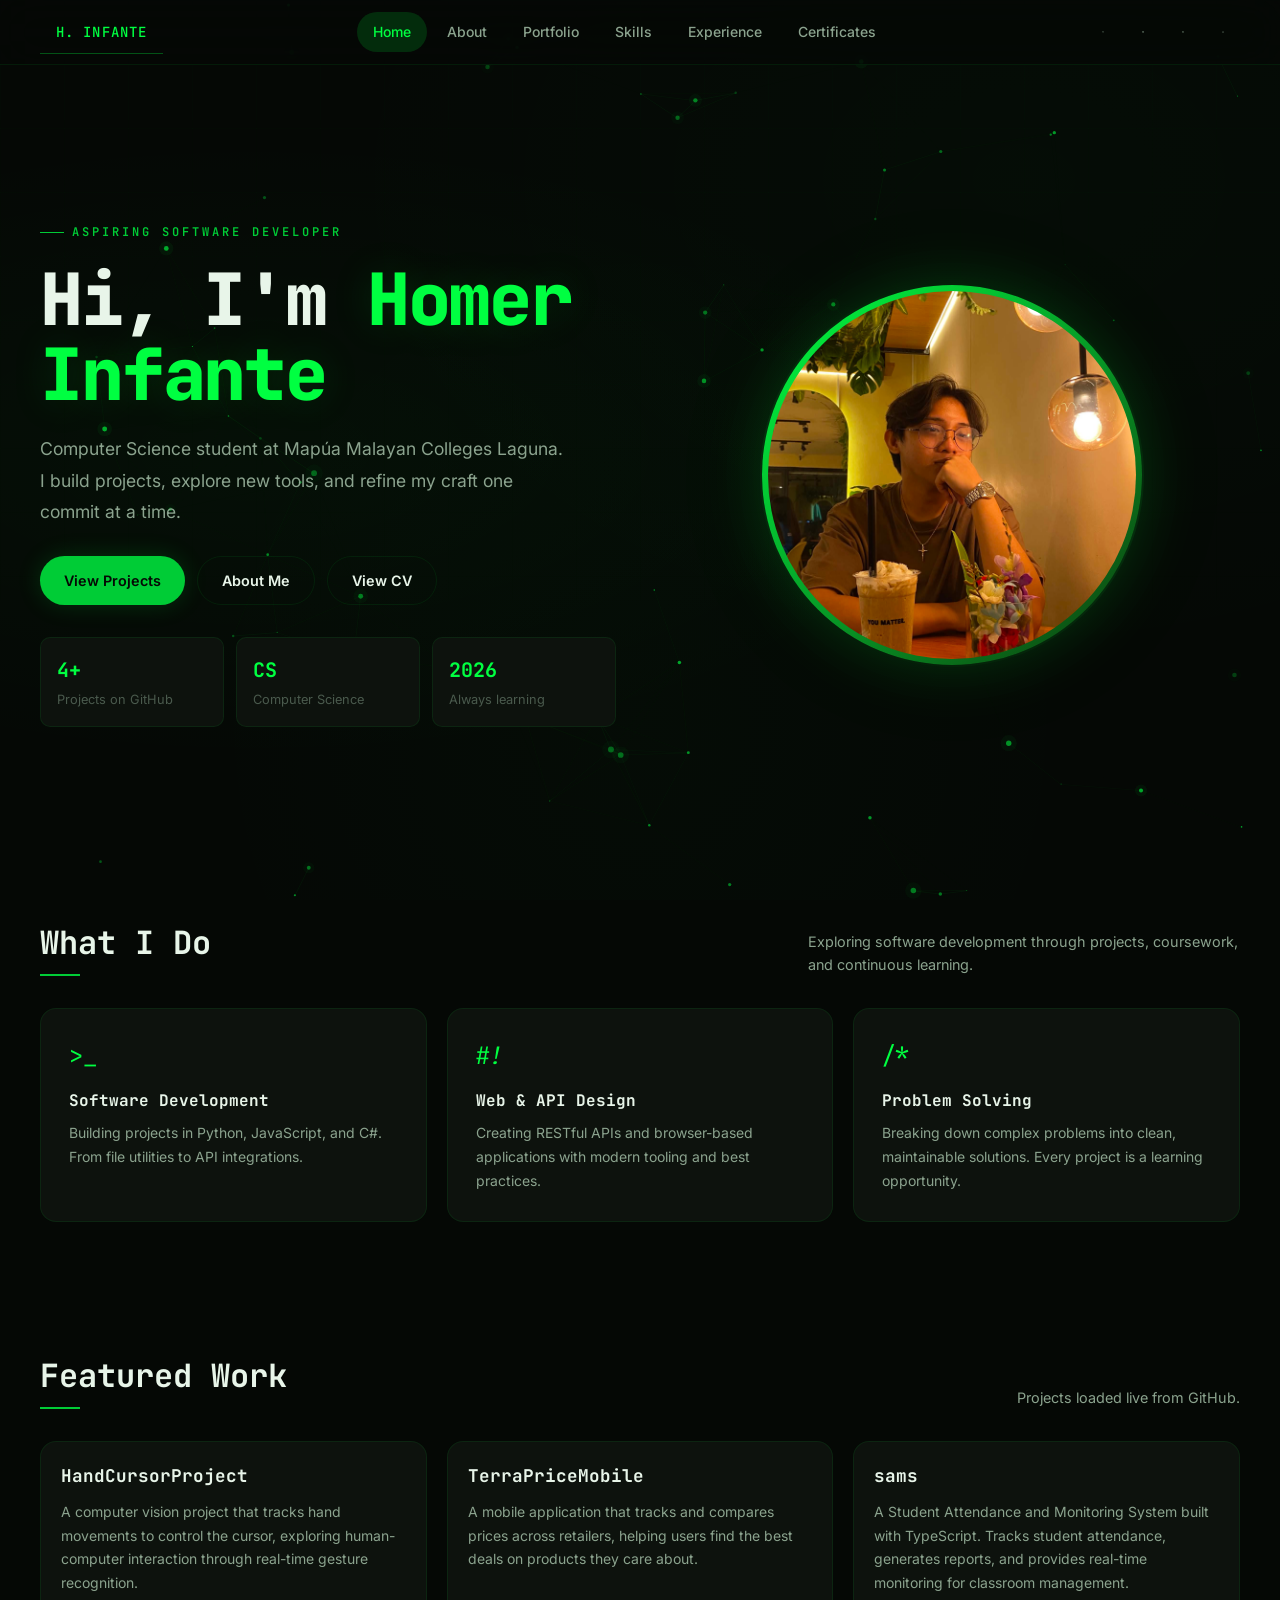
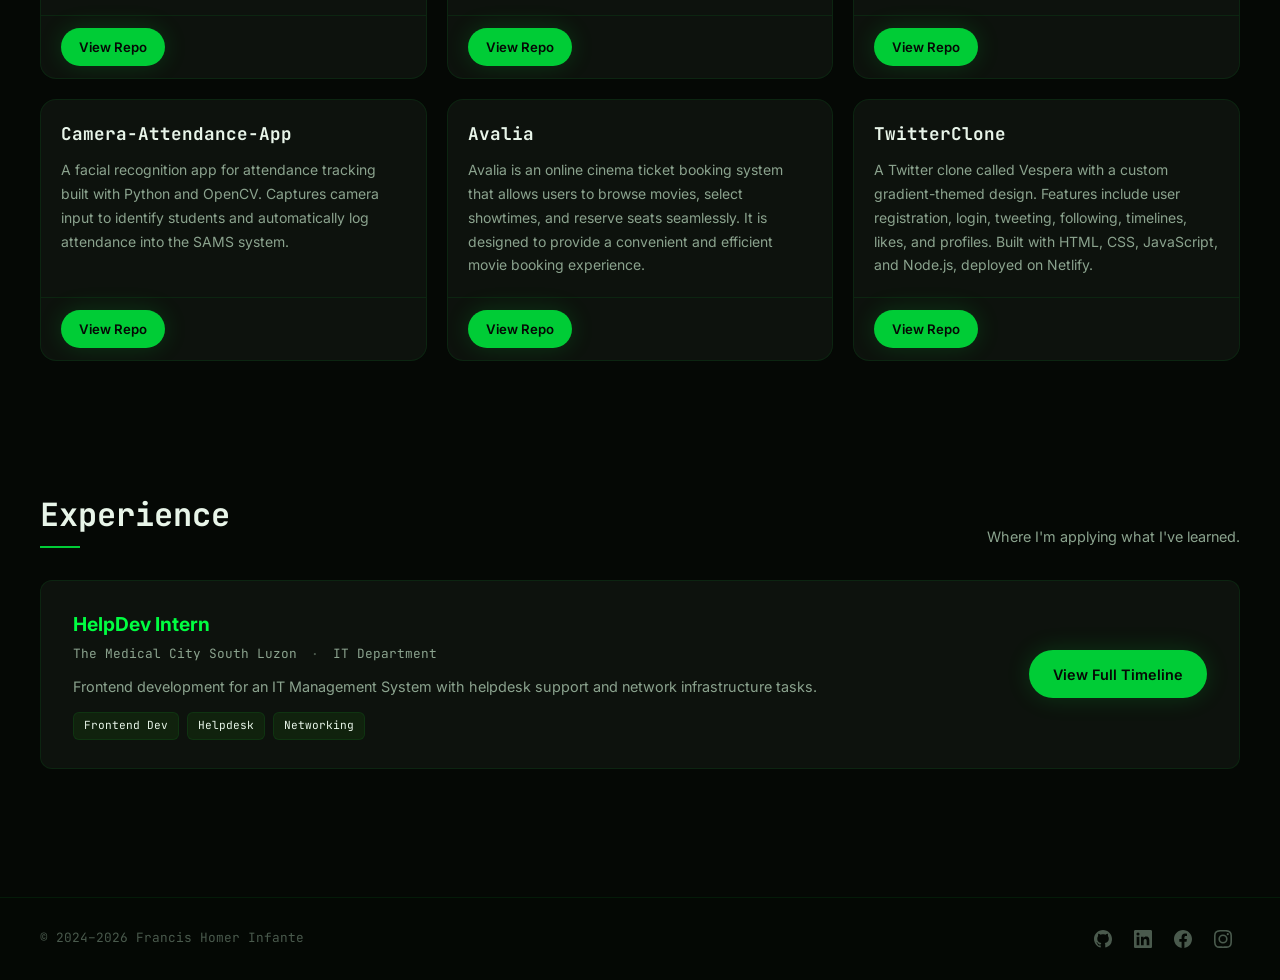
==== index.html @ 4c308d34 "chore: update project data" ====
<!DOCTYPE html>
<html lang="en">
<head>
  <meta charset="utf-8">
  <meta name="viewport" content="width=device-width, initial-scale=1.0">
  <title>Homer Infante | Developer</title>
  <link rel="stylesheet" href="style.css">
  <link rel="preconnect" href="https://fonts.googleapis.com">
  <link rel="preconnect" href="https://fonts.gstatic.com" crossorigin>
  <link href="https://fonts.googleapis.com/css2?family=Inter:wght@400;500;600;700;800&family=JetBrains+Mono:wght@400;500;600;700;800&display=swap" rel="stylesheet">
</head>
<body class="page-home">
  <header class="site-header">
    <nav class="site-nav" aria-label="Primary">
      <a class="brand" href="index.html">H. Infante</a>
      <ul>
        <li><a href="index.html" aria-current="page">Home</a></li>
        <li><a href="about.html">About</a></li>
        <li><a href="portfolio.html">Portfolio</a></li>
        <li><a href="skills.html">Skills</a></li>
        <li><a href="experience.html">Experience</a></li>
        <li><a href="certificates.html">Certificates</a></li>
      </ul>
      <div class="nav-social">
        <a href="https://github.com/FHOInfante" target="_blank" rel="noopener noreferrer" aria-label="GitHub"><svg viewBox="0 0 24 24" fill="currentColor" width="18" height="18"><path d="M12 0C5.37 0 0 5.37 0 12c0 5.31 3.435 9.795 8.205 11.385.6.105.825-.255.825-.57 0-.285-.015-1.23-.015-2.235-3.015.555-3.795-.735-4.035-1.41-.135-.345-.72-1.41-1.23-1.695-.42-.225-1.02-.78-.015-.795.945-.015 1.62.87 1.845 1.23 1.08 1.815 2.805 1.305 3.495.99.105-.78.42-1.305.765-1.605-2.67-.3-5.46-1.335-5.46-5.925 0-1.305.465-2.385 1.23-3.225-.12-.3-.54-1.53.12-3.18 0 0 1.005-.315 3.3 1.23.96-.27 1.98-.405 3-.405s2.04.135 3 .405c2.295-1.56 3.3-1.23 3.3-1.23.66 1.65.24 2.88.12 3.18.765.84 1.23 1.905 1.23 3.225 0 4.605-2.805 5.625-5.475 5.925.435.375.81 1.095.81 2.22 0 1.605-.015 2.895-.015 3.3 0 .315.225.69.825.57A12.02 12.02 0 0024 12c0-6.63-5.37-12-12-12z"/></svg></a>
        <a href="https://www.linkedin.com/in/francis-homer-infante/" target="_blank" rel="noopener noreferrer" aria-label="LinkedIn"><svg viewBox="0 0 24 24" fill="currentColor" width="18" height="18"><path d="M20.447 20.452h-3.554v-5.569c0-1.328-.027-3.037-1.852-3.037-1.853 0-2.136 1.445-2.136 2.939v5.667H9.351V9h3.414v1.561h.046c.477-.9 1.637-1.85 3.37-1.85 3.601 0 4.267 2.37 4.267 5.455v6.286zM5.337 7.433a2.062 2.062 0 01-2.063-2.065 2.064 2.064 0 112.063 2.065zm1.782 13.019H3.555V9h3.564v11.452zM22.225 0H1.771C.792 0 0 .774 0 1.729v20.542C0 23.227.792 24 1.771 24h20.451C23.2 24 24 23.227 24 22.271V1.729C24 .774 23.2 0 22.222 0h.003z"/></svg></a>
        <a href="https://www.facebook.com/francishomer.infante/" target="_blank" rel="noopener noreferrer" aria-label="Facebook"><svg viewBox="0 0 24 24" fill="currentColor" width="18" height="18"><path d="M24 12.073c0-6.627-5.373-12-12-12s-12 5.373-12 12c0 5.99 4.388 10.954 10.125 11.854v-8.385H7.078v-3.47h3.047V9.43c0-3.007 1.792-4.669 4.533-4.669 1.312 0 2.686.235 2.686.235v2.953H15.83c-1.491 0-1.956.925-1.956 1.874v2.25h3.328l-.532 3.47h-2.796v8.385C19.612 23.027 24 18.062 24 12.073z"/></svg></a>
        <a href="https://www.instagram.com/homaygods/" target="_blank" rel="noopener noreferrer" aria-label="Instagram"><svg viewBox="0 0 24 24" fill="currentColor" width="18" height="18"><path d="M12 2.163c3.204 0 3.584.012 4.85.07 3.252.148 4.771 1.691 4.919 4.919.058 1.265.069 1.645.069 4.849 0 3.205-.012 3.584-.069 4.849-.149 3.225-1.664 4.771-4.919 4.919-1.266.058-1.644.07-4.85.07-3.204 0-3.584-.012-4.849-.07-3.26-.149-4.771-1.699-4.919-4.92-.058-1.265-.07-1.644-.07-4.849 0-3.204.013-3.583.07-4.849.149-3.227 1.664-4.771 4.919-4.919 1.266-.057 1.645-.069 4.849-.069zM12 0C8.741 0 8.333.014 7.053.072 2.695.272.273 2.69.073 7.052.014 8.333 0 8.741 0 12c0 3.259.014 3.668.072 4.948.2 4.358 2.618 6.78 6.98 6.98C8.333 23.986 8.741 24 12 24c3.259 0 3.668-.014 4.948-.072 4.354-.2 6.782-2.618 6.979-6.98.059-1.28.073-1.689.073-4.948 0-3.259-.014-3.667-.072-4.947-.196-4.354-2.617-6.78-6.979-6.98C15.668.014 15.259 0 12 0zm0 5.838a6.162 6.162 0 100 12.324 6.162 6.162 0 000-12.324zM12 16a4 4 0 110-8 4 4 0 010 8zm6.406-11.845a1.44 1.44 0 100 2.881 1.44 1.44 0 000-2.881z"/></svg></a>
      </div>
    </nav>
  </header>

  <main>
    <section class="hero">
      <div class="hero-content">
        <p class="eyebrow">Aspiring software developer</p>
        <h1 class="hero-title">Hi, I'm <span>Homer Infante</span></h1>
        <p class="hero-sub">
          Computer Science student at Mapúa Malayan Colleges Laguna. I build projects, explore new tools, and refine my craft one commit at a time.
        </p>
        <div class="hero-actions">
          <a class="button button-primary" href="portfolio.html">View Projects</a>
          <a class="button button-secondary" href="about.html">About Me</a>
          <a class="button button-secondary" href="cv/Francis_Homer_Infante_Resume.pdf" target="_blank" rel="noopener noreferrer">View CV</a>
        </div>
        <div class="hero-stats">
          <div class="stat-item">
            <strong>4+</strong>
            <span>Projects on GitHub</span>
          </div>
          <div class="stat-item">
            <strong>CS</strong>
            <span>Computer Science</span>
          </div>
          <div class="stat-item">
            <strong>2026</strong>
            <span>Always learning</span>
          </div>
        </div>
      </div>
      <div class="hero-visual">
        <div class="profile-frame">
          <img src="website-photos/Portfolio Pfp.jpeg" alt="Homer Infante">
        </div>
      </div>
    </section>

    <section class="section" id="highlights">
      <div class="section-header">
        <h2>What I Do</h2>
        <p>Exploring software development through projects, coursework, and continuous learning.</p>
      </div>
      <div class="highlight-grid">
        <div class="highlight-card">
          <div class="icon">&gt;_</div>
          <h3>Software Development</h3>
          <p>Building projects in Python, JavaScript, and C#. From file utilities to API integrations.</p>
        </div>
        <div class="highlight-card">
          <div class="icon">#!</div>
          <h3>Web &amp; API Design</h3>
          <p>Creating RESTful APIs and browser-based applications with modern tooling and best practices.</p>
        </div>
        <div class="highlight-card">
          <div class="icon">/*</div>
          <h3>Problem Solving</h3>
          <p>Breaking down complex problems into clean, maintainable solutions. Every project is a learning opportunity.</p>
        </div>
      </div>
    </section>

    <section class="section" id="featured-projects">
      <div class="section-header">
        <h2>Featured Work</h2>
        <p>Projects loaded live from GitHub.</p>
      </div>
      <div class="project-grid" id="home-repos">
        <div class="repo-loading">
          <div class="spinner"></div>
          <p>Loading projects from GitHub...</p>
        </div>
      </div>
    </section>

    <section class="section" id="experience-preview">
      <div class="section-header">
        <h2>Experience</h2>
        <p>Where I'm applying what I've learned.</p>
      </div>
      <div class="exp-preview-card">
        <div class="exp-preview-info">
          <h3>HelpDev Intern</h3>
          <p class="exp-preview-company">The Medical City South Luzon <span class="exp-dot">·</span> IT Department</p>
          <p class="exp-preview-desc">Frontend development for an IT Management System with helpdesk support and network infrastructure tasks.</p>
          <div class="exp-preview-highlights">
            <span>Frontend Dev</span><span>Helpdesk</span><span>Networking</span>
          </div>
        </div>
        <a class="button button-primary" href="experience.html">View Full Timeline</a>
      </div>
    </section>
  </main>

  <footer>
    <div class="footer-inner">
      <p>&copy; 2024&ndash;2026 Francis Homer Infante</p>
      <div class="footer-links">
        <a href="https://github.com/FHOInfante" target="_blank" rel="noopener noreferrer" aria-label="GitHub"><svg viewBox="0 0 24 24" fill="currentColor" width="18" height="18"><path d="M12 0C5.37 0 0 5.37 0 12c0 5.31 3.435 9.795 8.205 11.385.6.105.825-.255.825-.57 0-.285-.015-1.23-.015-2.235-3.015.555-3.795-.735-4.035-1.41-.135-.345-.72-1.41-1.23-1.695-.42-.225-1.02-.78-.015-.795.945-.015 1.62.87 1.845 1.23 1.08 1.815 2.805 1.305 3.495.99.105-.78.42-1.305.765-1.605-2.67-.3-5.46-1.335-5.46-5.925 0-1.305.465-2.385 1.23-3.225-.12-.3-.54-1.53.12-3.18 0 0 1.005-.315 3.3 1.23.96-.27 1.98-.405 3-.405s2.04.135 3 .405c2.295-1.56 3.3-1.23 3.3-1.23.66 1.65.24 2.88.12 3.18.765.84 1.23 1.905 1.23 3.225 0 4.605-2.805 5.625-5.475 5.925.435.375.81 1.095.81 2.22 0 1.605-.015 2.895-.015 3.3 0 .315.225.69.825.57A12.02 12.02 0 0024 12c0-6.63-5.37-12-12-12z"/></svg></a>
        <a href="https://www.linkedin.com/in/francis-homer-infante/" target="_blank" rel="noopener noreferrer" aria-label="LinkedIn"><svg viewBox="0 0 24 24" fill="currentColor" width="18" height="18"><path d="M20.447 20.452h-3.554v-5.569c0-1.328-.027-3.037-1.852-3.037-1.853 0-2.136 1.445-2.136 2.939v5.667H9.351V9h3.414v1.561h.046c.477-.9 1.637-1.85 3.37-1.85 3.601 0 4.267 2.37 4.267 5.455v6.286zM5.337 7.433a2.062 2.062 0 01-2.063-2.065 2.064 2.064 0 112.063 2.065zm1.782 13.019H3.555V9h3.564v11.452zM22.225 0H1.771C.792 0 0 .774 0 1.729v20.542C0 23.227.792 24 1.771 24h20.451C23.2 24 24 23.227 24 22.271V1.729C24 .774 23.2 0 22.222 0h.003z"/></svg></a>
        <a href="https://www.facebook.com/francishomer.infante/" target="_blank" rel="noopener noreferrer" aria-label="Facebook"><svg viewBox="0 0 24 24" fill="currentColor" width="18" height="18"><path d="M24 12.073c0-6.627-5.373-12-12-12s-12 5.373-12 12c0 5.99 4.388 10.954 10.125 11.854v-8.385H7.078v-3.47h3.047V9.43c0-3.007 1.792-4.669 4.533-4.669 1.312 0 2.686.235 2.686.235v2.953H15.83c-1.491 0-1.956.925-1.956 1.874v2.25h3.328l-.532 3.47h-2.796v8.385C19.612 23.027 24 18.062 24 12.073z"/></svg></a>
        <a href="https://www.instagram.com/homaygods/" target="_blank" rel="noopener noreferrer" aria-label="Instagram"><svg viewBox="0 0 24 24" fill="currentColor" width="18" height="18"><path d="M12 2.163c3.204 0 3.584.012 4.85.07 3.252.148 4.771 1.691 4.919 4.919.058 1.265.069 1.645.069 4.849 0 3.205-.012 3.584-.069 4.849-.149 3.225-1.664 4.771-4.919 4.919-1.266.058-1.644.07-4.85.07-3.204 0-3.584-.012-4.849-.07-3.26-.149-4.771-1.699-4.919-4.92-.058-1.265-.07-1.644-.07-4.849 0-3.204.013-3.583.07-4.849.149-3.227 1.664-4.771 4.919-4.919 1.266-.057 1.645-.069 4.849-.069zM12 0C8.741 0 8.333.014 7.053.072 2.695.272.273 2.69.073 7.052.014 8.333 0 8.741 0 12c0 3.259.014 3.668.072 4.948.2 4.358 2.618 6.98 6.98 6.98C8.333 23.986 8.741 24 12 24c3.259 0 3.668-.014 4.948-.072 4.354-.2 6.782-2.618 6.979-6.98.059-1.28.073-1.689.073-4.948 0-3.259-.014-3.667-.072-4.947-.196-4.354-2.617-6.78-6.979-6.98C15.668.014 15.259 0 12 0zm0 5.838a6.162 6.162 0 100 12.324 6.162 6.162 0 000-12.324zM12 16a4 4 0 110-8 4 4 0 010 8zm6.406-11.845a1.44 1.44 0 100 2.881 1.44 1.44 0 000-2.881z"/></svg></a>
      </div>
    </div>
  </footer>

  <script id="projects-data" type="application/json">{"lastUpdated":"2026-11-21T04:29:38.143Z","featured":[{"name":"HandCursorProject","description":"A computer vision project that tracks hand movements to control the cursor, exploring human-computer interaction through real-time gesture recognition.","language":"Python","tags":["Python","OpenCV","MediaPipe","Computer Vision"],"stars":0,"forks":0,"updatedAt":"2026-07-23T00:00:00Z","url":"https://github.com/FHOInfante/HandCursorProject","isExternal":false},{"name":"TerraPriceMobile","description":"A mobile application that tracks and compares prices across retailers, helping users find the best deals on products they care about.","language":"Python","tags":["Python","Kivy","Mobile","REST API"],"stars":0,"forks":0,"updatedAt":"2026-07-23T00:00:00Z","url":"https://github.com/FHOInfante/TerraPriceMobile","isExternal":false},{"name":"sams","description":"A Student Attendance and Monitoring System built with TypeScript. Tracks student attendance, generates reports, and provides real-time monitoring for classroom management.","language":"TypeScript","tags":["TypeScript","Node.js","Web App","Database"],"stars":2,"forks":0,"updatedAt":"2026-07-21T08:48:54Z","url":"https://github.com/kamachi-dev/sams","isExternal":false},{"name":"Camera-Attendance-App","description":"A facial recognition app for attendance tracking built with Python and OpenCV. Captures camera input to identify students and automatically log attendance into the SAMS system.","language":"Python","tags":["Python","OpenCV","Facial Recognition","Tkinter"],"stars":0,"forks":0,"updatedAt":"2026-07-14T00:00:00Z","url":"https://github.com/FHOInfante/Camera-Attendance-App","isExternal":false},{"name":"Avalia","description":"Avalia is an online cinema ticket booking system that allows users to browse movies, select showtimes, and reserve seats seamlessly. It is designed to provide a convenient and efficient movie booking experience.","language":"CSS","tags":["HTML","CSS","JavaScript","Web App"],"stars":0,"forks":2,"updatedAt":"2026-03-23T05:02:08Z","url":"https://github.com/mvillamante/Avalia","isExternal":true},{"name":"TwitterClone","description":"A Twitter clone called Vespera with a custom gradient-themed design. Features include user registration, login, tweeting, following, timelines, likes, and profiles. Built with HTML, CSS, JavaScript, and Node.js, deployed on Netlify.","language":"JavaScript","tags":["HTML","CSS","JavaScript","Node.js","Netlify"],"stars":0,"forks":1,"updatedAt":"2024-02-10T06:14:11Z","url":"https://github.com/mvillamante/TwitterClone","isExternal":false}],"projects":[{"name":"HandCursorProject","description":"A computer vision project that tracks hand movements to control the cursor, exploring human-computer interaction through real-time gesture recognition.","language":"Python","tags":["Python","OpenCV","MediaPipe","Computer Vision"],"stars":0,"forks":0,"updatedAt":"2026-07-23T00:00:00Z","url":"https://github.com/FHOInfante/HandCursorProject","isExternal":false},{"name":"TerraPriceMobile","description":"A mobile application that tracks and compares prices across retailers, helping users find the best deals on products they care about.","language":"Python","tags":["Python","Kivy","Mobile","REST API"],"stars":0,"forks":0,"updatedAt":"2026-07-23T00:00:00Z","url":"https://github.com/FHOInfante/TerraPriceMobile","isExternal":false},{"name":"sams","description":"A Student Attendance and Monitoring System built with TypeScript. Tracks student attendance, generates reports, and provides real-time monitoring for classroom management.","language":"TypeScript","tags":["TypeScript","Node.js","Web App","Database"],"stars":2,"forks":0,"updatedAt":"2026-07-21T08:48:54Z","url":"https://github.com/kamachi-dev/sams","isExternal":false},{"name":"Camera-Attendance-App","description":"A facial recognition app for attendance tracking built with Python and OpenCV. Captures camera input to identify students and automatically log attendance into the SAMS system.","language":"Python","tags":["Python","OpenCV","Facial Recognition","Tkinter"],"stars":0,"forks":0,"updatedAt":"2026-07-14T00:00:00Z","url":"https://github.com/FHOInfante/Camera-Attendance-App","isExternal":false},{"name":"Avalia","description":"Avalia is an online cinema ticket booking system that allows users to browse movies, select showtimes, and reserve seats seamlessly. It is designed to provide a convenient and efficient movie booking experience.","language":"CSS","tags":["HTML","CSS","JavaScript","Web App"],"stars":0,"forks":2,"updatedAt":"2026-03-23T05:02:08Z","url":"https://github.com/mvillamante/Avalia","isExternal":true},{"name":"TwitterClone","description":"A Twitter clone called Vespera with a custom gradient-themed design. Features include user registration, login, tweeting, following, timelines, likes, and profiles. Built with HTML, CSS, JavaScript, and Node.js, deployed on Netlify.","language":"JavaScript","tags":["HTML","CSS","JavaScript","Node.js","Netlify"],"stars":0,"forks":1,"updatedAt":"2024-02-10T06:14:11Z","url":"https://github.com/mvillamante/TwitterClone","isExternal":false}],"collaborations":[{"name":"Prof. Maria Santos","title":"CS Instructor","text":"Homer is a dedicated and curious learner. He approaches every challenge with determination and always seeks to understand the underlying principles."},{"name":"Juan Dela Cruz","title":"Classmate & Collaborator","text":"I had the pleasure of working with Homer on a group project. His attention to detail and ability to break down complex problems made him an invaluable team member."},{"name":"Engr. Robert Reyes","title":"Project Mentor","text":"Francis demonstrates strong analytical skills and a genuine passion for technology. He consistently goes above and beyond what is required."}],"certificates":[{"title":"Customer Centricity","issuer":"Wadhwani Foundation","description":"Learned customer-focused business strategies and how to build lasting customer relationships.","url":"Certificates/Wadhwani Foundation Certificate - 6a607f859ca40b8cfd703752.pdf","image":"website-photos/certificates/Wadhwani Foundation Certificate - Customer Centricity.jpg"},{"title":"Effective Speaking and Listening Skills","issuer":"Wadhwani Foundation","description":"Developed communication skills for effective verbal and non-verbal workplace interactions.","url":"Certificates/Wadhwani Foundation Certificate - 6a6080af9ca40b8cfd703b88.pdf","image":"website-photos/certificates/Wadhwani Foundation Certificate - Effective Speaking and Listening Skills.jpg"},{"title":"Finance Literacy","issuer":"Wadhwani Foundation","description":"Gained foundational knowledge in personal finance, budgeting, and financial planning.","url":"Certificates/Wadhwani Foundation Certificate - 6a60821b9ca40b8cfd70429e.pdf","image":"website-photos/certificates/Wadhwani Foundation Certificate - Finance Literacy.jpg"},{"title":"Impactful Writing Skills","issuer":"Wadhwani Foundation","description":"Mastered professional writing techniques for clear and persuasive business communication.","url":"Certificates/Wadhwani Foundation Certificate - 6a60dcc59ca40b8cfd71b5c9.pdf","image":"website-photos/certificates/Wadhwani Foundation Certificate - Impactful Writing Skills.jpg"},{"title":"Interpersonal Skills","issuer":"Wadhwani Foundation","description":"Built skills for effective teamwork, conflict resolution, and professional relationship management.","url":"Certificates/Wadhwani Foundation Certificate - 6a60dd899ca40b8cfd71b815.pdf","image":"website-photos/certificates/Wadhwani Foundation Certificate - Interpersonal Skills.jpg"},{"title":"Introduction to Entrepreneurship","issuer":"Wadhwani Foundation","description":"Explored the fundamentals of starting and managing a business venture.","url":"Certificates/Wadhwani Foundation Certificate - 6a60de3d9ca40b8cfd71bae3.pdf","image":"website-photos/certificates/Wadhwani Foundation Certificate - Introduction to Entrepreneurship.jpg"},{"title":"Online Communication and Data Security","issuer":"Wadhwani Foundation","description":"Learned best practices for secure online communication and data protection.","url":"Certificates/Wadhwani Foundation Certificate - 6a60dfdc9ca40b8cfd71bf9d.pdf","image":"website-photos/certificates/Wadhwani Foundation Certificate - Online Communication and Data Security.jpg"},{"title":"Problem Solving and Innovation","issuer":"Wadhwani Foundation","description":"Developed analytical thinking and creative problem-solving approaches for real-world challenges.","url":"Certificates/Wadhwani Foundation Certificate - 6a60e3149ca40b8cfd71c6db.pdf","image":"website-photos/certificates/Wadhwani Foundation Certificate - Problem Solving and Innovation.jpg"},{"title":"Professionalism","issuer":"Wadhwani Foundation","description":"Understood professional conduct, workplace ethics, and career development strategies.","url":"Certificates/Wadhwani Foundation Certificate - 6a61cd6c9ca40b8cfd74b287.pdf","image":"website-photos/certificates/Wadhwani Foundation Certificate - Professionalism.jpg"},{"title":"Self-Management","issuer":"Wadhwani Foundation","description":"Learned time management, goal setting, and personal productivity techniques.","url":"Certificates/Wadhwani Foundation Certificate - 6a61ce649ca40b8cfd74b5a9.pdf","image":"website-photos/certificates/Wadhwani Foundation Certificate - Self-Management.jpg"},{"title":"Self-Presentation","issuer":"Wadhwani Foundation","description":"Mastered personal branding and professional presentation skills for career success.","url":"Certificates/Wadhwani Foundation Certificate - 6a61cf169ca40b8cfd74b939.pdf","image":"website-photos/certificates/Wadhwani Foundation Certificate - Self-Presentation.jpg"},{"title":"Start-up Mindset","issuer":"Wadhwani Foundation","description":"Cultivated an entrepreneurial mindset with focus on innovation and opportunity recognition.","url":"Certificates/Wadhwani Foundation Certificate - 6a61cfd89ca40b8cfd74bf15.pdf","image":"website-photos/certificates/Wadhwani Foundation Certificate - Start-up Mindset.jpg"},{"title":"Work Productivity Tools","issuer":"Wadhwani Foundation","description":"Gained proficiency in modern productivity tools for efficient workplace collaboration.","url":"Certificates/Wadhwani Foundation Certificate - 6a61d0509ca40b8cfd74c211.pdf","image":"website-photos/certificates/Wadhwani Foundation Certificate - Work Productivity Tools.jpg"},{"title":"IBM Machine Learning","issuer":"Coursera","description":"Comprehensive ML course covering regression, classification, clustering, and recommendation systems.","url":"website-photos/certificates/Coursera_IBM_Machine_Learning-page-1.png","image":"website-photos/certificates/Coursera_IBM_Machine_Learning-page-1.png"},{"title":"Machine Learning","issuer":"Coursera","description":"Stanford-based course covering supervised learning, unsupervised learning, and best practices.","url":"website-photos/certificates/Coursera_Machine_Learning-page-1.png","image":"website-photos/certificates/Coursera_Machine_Learning-page-1.png"},{"title":"IBM AI Developer","issuer":"Coursera","description":"Professional certificate covering building and deploying AI applications with IBM tools.","url":"website-photos/certificates/Coursera IBM AI Developer.jpg","image":"website-photos/certificates/Coursera IBM AI Developer.jpg"}],"skills":[{"name":"Python","icon":"https://cdn.jsdelivr.net/gh/devicons/devicon/icons/python/python-original.svg","category":"Languages"},{"name":"JavaScript","icon":"https://cdn.jsdelivr.net/gh/devicons/devicon/icons/javascript/javascript-original.svg","category":"Languages"},{"name":"TypeScript","icon":"https://cdn.jsdelivr.net/gh/devicons/devicon/icons/typescript/typescript-original.svg","category":"Languages"},{"name":"HTML5","icon":"https://cdn.jsdelivr.net/gh/devicons/devicon/icons/html5/html5-original.svg","category":"Languages"},{"name":"CSS3","icon":"https://cdn.jsdelivr.net/gh/devicons/devicon/icons/css3/css3-original.svg","category":"Languages"},{"name":"C#","icon":"https://cdn.jsdelivr.net/gh/devicons/devicon/icons/csharp/csharp-original.svg","category":"Languages"},{"name":"MySQL","icon":"https://cdn.jsdelivr.net/gh/devicons/devicon/icons/mysql/mysql-original.svg","category":"Databases"},{"name":"PostgreSQL","icon":"https://cdn.jsdelivr.net/gh/devicons/devicon/icons/postgresql/postgresql-original.svg","category":"Databases"},{"name":"Git","icon":"https://cdn.jsdelivr.net/gh/devicons/devicon/icons/git/git-original.svg","category":"Tools"},{"name":"VS Code","icon":"https://cdn.jsdelivr.net/gh/devicons/devicon/icons/visualstudio/visualstudio-plain.svg","category":"Tools"},{"name":"Android Studio","icon":"https://cdn.jsdelivr.net/gh/devicons/devicon/icons/android/android-original.svg","category":"Tools"},{"name":"XAMPP","icon":"https://cdn.jsdelivr.net/gh/devicons/devicon/icons/apache/apache-original.svg","category":"Tools"},{"name":"Postman","icon":"https://cdn.jsdelivr.net/gh/devicons/devicon/icons/postman/postman-original.svg","category":"Tools"}]}</script>
  <script src="bg-animation.js"></script>
  <script>
    (function() {
      function buildCard(repo, index) {
        const desc = repo.description || 'No description provided.';

        return `
          <article class="project-card" style="animation-delay: ${(index || 0) * 80}ms">
            <div class="project-card-body">
              <h3>${repo.name}</h3>
              <p>${desc}</p>
            </div>
            <div class="project-card-footer">
              <a class="button button-primary button-small" href="${repo.url}" target="_blank" rel="noopener noreferrer">View Repo</a>
            </div>
          </article>
        `;
      }

      function renderFeatured(data) {
        const container = document.getElementById('home-repos');
        const projects = data.featured || [];

        if (projects.length === 0) {
          container.innerHTML = '<p style="text-align:center;color:var(--text-muted);padding:48px 0;font-family:var(--font-mono);font-size:0.85rem;">No featured projects.</p>';
          return;
        }

        container.innerHTML = projects.map((r, i) => buildCard(r, i)).join('');
      }

      function showError(msg) {
        const container = document.getElementById('home-repos');
        container.innerHTML = `<div class="repo-error"><p>${msg}</p></div>`;
      }

      document.addEventListener('DOMContentLoaded', function() {
        try {
          var el = document.getElementById('projects-data');
          if (!el) throw new Error('No data');
          var data = JSON.parse(el.textContent);
          renderFeatured(data);
        } catch (e) {
          showError('Could not load projects. Please visit the <a href="portfolio.html" style="color:var(--green-bright);text-decoration:underline;">portfolio page</a>.');
        }
      });
    })();
  </script>
</body>
</html>
---- style.css ----
:root {
  --bg: #050805;
  --bg-elevated: #0a0e0a;
  --bg-card: #0d120d;
  --bg-surface: #111811;
  --text: #e8f5e9;
  --text-muted: #8ba38e;
  --text-dim: #4a5a4d;
  --green-bright: #00ff41;
  --green-primary: #00cc36;
  --green-mid: #1a8a2a;
  --green-dark: #0d3b0d;
  --green-glow: rgba(0, 255, 65, 0.15);
  --green-glow-strong: rgba(0, 255, 65, 0.3);
  --border: rgba(0, 255, 65, 0.08);
  --border-hover: rgba(0, 255, 65, 0.25);
  --shadow: 0 8px 32px rgba(0, 0, 0, 0.6);
  --shadow-lg: 0 16px 48px rgba(0, 0, 0, 0.8);
  --radius: 16px;
  --radius-sm: 10px;
  --radius-full: 9999px;
  --font-mono: "JetBrains Mono", "Fira Code", "Cascadia Code", "Consolas", monospace;
  --font-sans: "Inter", -apple-system, BlinkMacSystemFont, "Segoe UI", sans-serif;
}

* {
  box-sizing: border-box;
  margin: 0;
  padding: 0;
}

html {
  scroll-behavior: smooth;
}

body {
  min-height: 100vh;
  display: flex;
  flex-direction: column;
  background: var(--bg);
  color: var(--text);
  font-family: var(--font-sans);
  line-height: 1.6;
  background-image:
    radial-gradient(ellipse at 20% 50%, rgba(0, 255, 65, 0.03) 0%, transparent 50%),
    radial-gradient(ellipse at 80% 20%, rgba(0, 255, 65, 0.02) 0%, transparent 50%),
    radial-gradient(ellipse at 50% 80%, rgba(0, 204, 54, 0.02) 0%, transparent 50%);
  background-attachment: fixed;
}

body::before {
  content: "";
  position: fixed;
  inset: 0;
  pointer-events: none;
  background-image:
    linear-gradient(rgba(0, 255, 65, 0.025) 1px, transparent 1px),
    linear-gradient(90deg, rgba(0, 255, 65, 0.02) 1px, transparent 1px);
  background-size: 64px 64px;
  mask-image: linear-gradient(180deg, rgba(0, 0, 0, 0.6), transparent 80%);
}

img {
  display: block;
  max-width: 100%;
  height: auto;
}

a {
  color: inherit;
  text-decoration: none;
}

main {
  width: min(1200px, calc(100% - 32px));
  margin: 0 auto;
  padding: 32px 0 64px;
  flex: 1;
  position: relative;
  z-index: 1;
}

.site-header {
  position: sticky;
  top: 0;
  z-index: 50;
  backdrop-filter: blur(20px) saturate(1.2);
  -webkit-backdrop-filter: blur(20px) saturate(1.2);
  background: rgba(5, 8, 5, 0.8);
  border-bottom: 1px solid var(--border);
}

.site-nav {
  width: min(1200px, calc(100% - 32px));
  margin: 0 auto;
  padding: 0 0;
  display: flex;
  align-items: center;
  justify-content: space-between;
  gap: 24px;
  height: 64px;
}

.brand {
  font-family: var(--font-mono);
  font-weight: 700;
  font-size: 1rem;
  letter-spacing: 0.08em;
  text-transform: uppercase;
  color: var(--green-bright);
  white-space: nowrap;
  position: relative;
}

.brand::after {
  content: "";
  position: absolute;
  bottom: -2px;
  left: 0;
  width: 100%;
  height: 1px;
  background: var(--green-bright);
  opacity: 0.3;
}

.site-nav ul {
  list-style: none;
  display: flex;
  align-items: center;
  gap: 4px;
  margin: 0;
  padding: 0;
  flex-wrap: wrap;
  justify-content: flex-end;
}

.site-nav a {
  display: inline-flex;
  align-items: center;
  justify-content: center;
  min-height: 40px;
  padding: 8px 16px;
  border-radius: var(--radius-full);
  transition: all 200ms ease;
  font-size: 0.875rem;
  font-weight: 500;
}

.site-nav li a {
  background: transparent;
  color: var(--text-muted);
}

.site-nav li a:hover,
.site-nav li a:focus-visible {
  background: var(--green-glow);
  color: var(--green-bright);
}

.site-nav li a[aria-current="page"] {
  color: var(--green-bright);
  background: var(--green-glow);
}

.hero {
  display: grid;
  grid-template-columns: 1fr 1fr;
  gap: 48px;
  align-items: center;
  padding: 48px 0;
  min-height: calc(100vh - 64px - 80px);
}

.hero-content {
  display: grid;
  gap: 20px;
}

.eyebrow {
  font-family: var(--font-mono);
  font-size: 0.75rem;
  letter-spacing: 0.25em;
  text-transform: uppercase;
  color: var(--green-primary);
  font-weight: 600;
  position: relative;
  padding-left: 32px;
}

.eyebrow::before {
  content: "";
  position: absolute;
  left: 0;
  top: 50%;
  width: 24px;
  height: 1px;
  background: var(--green-primary);
}

.hero-title {
  font-family: var(--font-mono);
  font-size: clamp(2.5rem, 6vw, 4.5rem);
  font-weight: 800;
  line-height: 1.05;
  letter-spacing: -0.03em;
}

.hero-title span {
  color: var(--green-bright);
  text-shadow: 0 0 40px var(--green-glow);
}

.hero-sub {
  font-size: 1.1rem;
  color: var(--text-muted);
  line-height: 1.8;
  max-width: 48ch;
}

.hero-actions {
  display: flex;
  gap: 12px;
  flex-wrap: wrap;
  margin-top: 8px;
}

.button {
  display: inline-flex;
  align-items: center;
  justify-content: center;
  gap: 8px;
  min-height: 48px;
  padding: 12px 24px;
  border-radius: var(--radius-full);
  font-family: var(--font-sans);
  font-weight: 600;
  font-size: 0.9rem;
  cursor: pointer;
  transition: all 250ms ease;
  border: none;
}

.button-primary {
  background: var(--green-primary);
  color: var(--bg);
  box-shadow: 0 0 24px var(--green-glow);
}

.button-primary:hover {
  background: var(--green-bright);
  box-shadow: 0 0 40px var(--green-glow-strong);
  transform: translateY(-2px);
}

.button-secondary {
  background: transparent;
  color: var(--text);
  border: 1px solid var(--border);
}

.button-secondary:hover {
  border-color: var(--border-hover);
  background: var(--green-glow);
  transform: translateY(-2px);
}

.button-small {
  min-height: 38px;
  padding: 8px 18px;
  font-size: 0.825rem;
}

.hero-visual {
  display: grid;
  place-items: center;
  position: relative;
}

.profile-frame {
  width: 100%;
  max-width: 380px;
  aspect-ratio: 1;
  border-radius: 50%;
  padding: 6px;
  background: linear-gradient(135deg, var(--green-bright), var(--green-dark));
  box-shadow: 0 0 60px var(--green-glow), 0 0 120px rgba(0, 255, 65, 0.05);
  position: relative;
}

.profile-frame::after {
  content: "";
  position: absolute;
  inset: -2px;
  border-radius: 50%;
  background: conic-gradient(from 0deg, transparent, var(--green-glow), transparent 60%, var(--green-glow) 80%, transparent);
  opacity: 0.5;
  animation: spin 8s linear infinite;
  z-index: -1;
}

@keyframes spin {
  to { transform: rotate(360deg); }
}

.profile-frame img {
  width: 100%;
  height: 100%;
  object-fit: cover;
  border-radius: 50%;
}

.hero-stats {
  display: grid;
  grid-template-columns: repeat(3, 1fr);
  gap: 12px;
  margin-top: 12px;
}

.stat-item {
  padding: 16px;
  border-radius: var(--radius-sm);
  background: var(--bg-card);
  border: 1px solid var(--border);
  transition: all 250ms ease;
}

.stat-item:hover {
  border-color: var(--border-hover);
  background: var(--bg-surface);
}

.stat-item strong {
  display: block;
  font-family: var(--font-mono);
  font-size: 1.25rem;
  color: var(--green-bright);
  font-weight: 700;
}

.stat-item span {
  font-size: 0.8rem;
  color: var(--text-dim);
  margin-top: 4px;
  display: block;
}

.section {
  padding: 64px 0;
}

.section-header {
  display: flex;
  justify-content: space-between;
  align-items: flex-end;
  gap: 16px;
  margin-bottom: 32px;
}

.section-header h2 {
  font-family: var(--font-mono);
  font-size: clamp(1.5rem, 3vw, 2rem);
  font-weight: 700;
  color: var(--text);
  position: relative;
  padding-bottom: 8px;
}

.section-header h2::after {
  content: "";
  position: absolute;
  bottom: 0;
  left: 0;
  width: 40px;
  height: 2px;
  background: var(--green-primary);
}

.section-header p {
  color: var(--text-muted);
  max-width: 48ch;
  font-size: 0.9rem;
}

.project-grid {
  display: grid;
  grid-template-columns: repeat(auto-fill, minmax(340px, 1fr));
  gap: 20px;
}

.project-card {
  border-radius: var(--radius);
  background: var(--bg-card);
  border: 1px solid var(--border);
  overflow: hidden;
  transition: all 300ms ease;
  display: flex;
  flex-direction: column;
}

.project-card:hover {
  border-color: var(--border-hover);
  transform: translateY(-4px);
  box-shadow: 0 8px 32px rgba(0, 0, 0, 0.4), 0 0 20px var(--green-glow);
}

.project-card-body {
  padding: 20px;
  display: grid;
  gap: 10px;
  flex: 1;
  align-content: start;
}

.project-card-body h3 {
  font-family: var(--font-mono);
  font-size: 1.1rem;
  font-weight: 700;
  color: var(--text);
}

.project-card-body p {
  font-size: 0.875rem;
  color: var(--text-muted);
  line-height: 1.7;
}

.project-card-footer {
  display: flex;
  gap: 16px;
  font-size: 0.75rem;
  color: var(--text-dim);
  font-family: var(--font-mono);
  margin-top: auto;
  padding-top: 12px;
  border-top: 1px solid var(--border);
}

.project-card-footer {
  padding: 12px 20px;
  border-top: 1px solid var(--border);
  display: flex;
  gap: 8px;
}

.highlight-grid {
  display: grid;
  grid-template-columns: repeat(auto-fit, minmax(280px, 1fr));
  gap: 20px;
}

.highlight-card {
  padding: 28px;
  border-radius: var(--radius);
  background: var(--bg-card);
  border: 1px solid var(--border);
  transition: all 300ms ease;
}

.highlight-card:hover {
  border-color: var(--border-hover);
  background: var(--bg-surface);
}

.highlight-card .icon {
  font-family: var(--font-mono);
  font-size: 1.5rem;
  color: var(--green-bright);
  margin-bottom: 12px;
}

.highlight-card h3 {
  font-family: var(--font-mono);
  font-size: 1rem;
  font-weight: 700;
  margin-bottom: 8px;
}

.highlight-card p {
  font-size: 0.875rem;
  color: var(--text-muted);
  line-height: 1.7;
}

.about-page {
  display: grid;
  grid-template-columns: 1fr 1fr;
  gap: 48px;
  align-items: start;
  padding: 32px 0;
}

.about-content {
  display: grid;
  gap: 20px;
}

.about-content h1 {
  font-family: var(--font-mono);
  font-size: clamp(2rem, 4vw, 3rem);
  font-weight: 800;
  line-height: 1.1;
}

.about-content h1 span {
  color: var(--green-bright);
}

.about-content p {
  color: var(--text-muted);
  line-height: 1.8;
  font-size: 0.95rem;
}

.about-details {
  display: grid;
  gap: 12px;
  margin-top: 8px;
}

.about-detail-item {
  display: grid;
  gap: 4px;
  padding: 16px 20px;
  border-radius: var(--radius-sm);
  background: var(--bg-card);
  border: 1px solid var(--border);
}

.about-detail-item strong {
  font-family: var(--font-mono);
  font-size: 0.75rem;
  text-transform: uppercase;
  letter-spacing: 0.1em;
  color: var(--green-primary);
}

.about-detail-item span {
  color: var(--text);
  font-size: 0.9rem;
}

.about-photo-side {
  position: sticky;
  top: 96px;
}

.about-photo-frame {
  border-radius: var(--radius);
  padding: 6px;
  background: linear-gradient(135deg, var(--green-dark), transparent);
  border: 1px solid var(--border);
}

.about-photo-frame img {
  border-radius: calc(var(--radius) - 4px);
  width: 100%;
}

.portfolio-page {
  padding: 32px 0;
}

.portfolio-header {
  margin-bottom: 40px;
}

.portfolio-header .eyebrow {
  margin-bottom: 12px;
}

.portfolio-header h1 {
  font-family: var(--font-mono);
  font-size: clamp(2rem, 4vw, 3rem);
  font-weight: 800;
  line-height: 1.1;
  margin-bottom: 12px;
}

.portfolio-header h1 span {
  color: var(--green-bright);
}

.portfolio-header p {
  color: var(--text-muted);
  max-width: 56ch;
  font-size: 0.95rem;
  line-height: 1.8;
}

.repo-loading {
  text-align: center;
  padding: 64px 0;
  color: var(--text-muted);
  font-family: var(--font-mono);
  font-size: 0.85rem;
}

.repo-loading .spinner {
  display: inline-block;
  width: 24px;
  height: 24px;
  border: 2px solid var(--border);
  border-top-color: var(--green-bright);
  border-radius: 50%;
  animation: spin 0.8s linear infinite;
  margin-bottom: 12px;
}

.repo-error {
  text-align: center;
  padding: 48px 0;
  color: var(--text-muted);
  font-family: var(--font-mono);
  font-size: 0.85rem;
}

.repo-error svg {
  margin-bottom: 12px;
  opacity: 0.5;
}

.filter-bar {
  display: flex;
  gap: 8px;
  flex-wrap: wrap;
  margin-bottom: 24px;
}

.filter-btn {
  padding: 6px 16px;
  border-radius: var(--radius-full);
  background: transparent;
  border: 1px solid var(--border);
  color: var(--text-muted);
  font-family: var(--font-mono);
  font-size: 0.75rem;
  cursor: pointer;
  transition: all 200ms ease;
}

.filter-btn:hover {
  border-color: var(--border-hover);
  color: var(--text);
}

.filter-btn.active {
  background: var(--green-glow);
  border-color: var(--green-primary);
  color: var(--green-bright);
  box-shadow: 0 0 16px var(--green-glow);
}

/* ---- Card entrance animation ---- */
@keyframes cardFadeIn {
  from {
    opacity: 0;
    transform: translateY(24px);
  }
  to {
    opacity: 1;
    transform: translateY(0);
  }
}

.project-grid .project-card {
  animation: cardFadeIn 500ms ease both;
}

/* ---- Skills Page ---- */
.skills-page-grid {
  display: grid;
  grid-template-columns: repeat(3, 1fr);
  gap: 32px;
}

.skills-category-title {
  font-family: var(--font-mono);
  font-size: 0.85rem;
  font-weight: 700;
  color: var(--green-bright);
  text-transform: uppercase;
  letter-spacing: 0.1em;
  margin-bottom: 12px;
  padding-bottom: 6px;
  border-bottom: 1px solid var(--border);
}

.skills-grid {
  display: grid;
  grid-template-columns: repeat(auto-fit, minmax(90px, 1fr));
  gap: 10px;
}

.skill-card {
  padding: 14px 8px;
  border-radius: var(--radius-sm);
  background: var(--bg-card);
  border: 1px solid var(--border);
  text-align: center;
  transition: all 300ms ease;
}

.skill-card:hover {
  border-color: var(--border-hover);
  background: var(--bg-surface);
  transform: translateY(-2px);
  box-shadow: 0 6px 20px rgba(0, 0, 0, 0.3);
}

.skill-icon {
  width: 32px;
  height: 32px;
  margin: 0 auto 6px;
  display: flex;
  align-items: center;
  justify-content: center;
}

.skill-icon img {
  width: 100%;
  height: 100%;
  object-fit: contain;
  filter: drop-shadow(0 0 4px var(--green-glow));
  transition: filter 300ms ease;
}

.skill-card:hover .skill-icon img {
  filter: drop-shadow(0 0 8px var(--green-glow-strong));
}

.skill-card h3 {
  font-family: var(--font-mono);
  font-size: 0.7rem;
  font-weight: 600;
  color: var(--text);
  letter-spacing: 0.03em;
}

/* ---- Recommendations Section ---- */
.recommendations-section {
  padding-top: 16px;
}

.recommendations-section .section-header {
  margin-bottom: 32px;
}

.recommendations-grid {
  display: grid;
  grid-template-columns: repeat(auto-fill, minmax(300px, 1fr));
  gap: 20px;
  margin-bottom: 40px;
}

.recommendation-card {
  padding: 24px;
  border-radius: var(--radius);
  background: var(--bg-card);
  border: 1px solid var(--border);
  transition: all 300ms ease;
}

.recommendation-card:hover {
  border-color: var(--border-hover);
  background: var(--bg-surface);
  transform: translateY(-2px);
  box-shadow: 0 4px 20px rgba(0, 0, 0, 0.3);
}

.recommendation-text {
  font-size: 0.875rem;
  color: var(--text-muted);
  line-height: 1.7;
  font-style: italic;
  margin-bottom: 12px;
}

.recommendation-text::before {
  content: "\201C";
  color: var(--green-primary);
  font-size: 1.2rem;
  font-family: var(--font-mono);
  margin-right: 2px;
}

.recommendation-text::after {
  content: "\201D";
  color: var(--green-primary);
  font-size: 1.2rem;
  font-family: var(--font-mono);
  margin-left: 2px;
}

.recommendation-author {
  font-size: 0.8rem;
  color: var(--text-dim);
  font-family: var(--font-mono);
}

/* ---- Certifications Section ---- */
.certifications-section .section-header {
  flex-direction: column;
  align-items: center;
  text-align: center;
  gap: 4px;
  margin-bottom: 20px;
}

.cert-carousel-wrapper {
  display: grid;
  grid-template-columns: 48px 1fr 48px;
  gap: 12px;
  align-items: center;
}

.cert-carousel {
  overflow: hidden;
}

.cert-carousel-track {
  display: flex;
  gap: 16px;
  transition: transform 0.4s ease;
}

.cert-carousel-btn {
  width: 44px;
  height: 44px;
  border-radius: 50%;
  border: 1px solid var(--border);
  background: var(--bg-card);
  color: var(--text);
  cursor: pointer;
  display: flex;
  align-items: center;
  justify-content: center;
  transition: all 200ms ease;
  justify-self: center;
}

.cert-carousel-btn:hover {
  border-color: var(--green-bright);
  color: var(--green-bright);
  background: var(--green-dark);
}

.cert-dots {
  display: flex;
  justify-content: center;
  gap: 8px;
  margin-top: 20px;
}

.cert-dot {
  width: 10px;
  height: 10px;
  border-radius: 50%;
  border: 1px solid var(--border);
  background: var(--bg-card);
  cursor: pointer;
  transition: all 200ms ease;
}

.cert-dot.active {
  background: var(--green-bright);
  border-color: var(--green-bright);
  box-shadow: 0 0 8px var(--green-glow);
}

.cert-card {
  display: flex;
  flex-direction: column;
  border-radius: var(--radius);
  background: var(--bg-card);
  border: 1px solid var(--border);
  overflow: hidden;
  transition: all 300ms ease;
  text-decoration: none;
  color: inherit;
  cursor: pointer;
  flex: 0 0 calc((100% - 32px) / 3);
}

.cert-card:hover {
  border-color: var(--border-hover);
  background: var(--bg-surface);
  transform: translateY(-3px);
  box-shadow: 0 8px 32px rgba(0, 0, 0, 0.4), 0 0 20px var(--green-glow);
}

.cert-img {
  width: 100%;
  height: 180px;
  object-fit: cover;
  background: var(--bg-surface);
  border-bottom: 1px solid var(--border);
}

.cert-body {
  padding: 18px 20px;
  display: grid;
  gap: 6px;
}

.cert-body h3 {
  font-family: var(--font-mono);
  font-size: 0.95rem;
  font-weight: 700;
  color: var(--text);
}

.cert-issuer {
  font-size: 0.8rem;
  color: var(--green-primary);
  font-family: var(--font-mono);
}

.cert-desc {
  font-size: 0.8rem;
  color: var(--text-dim);
  line-height: 1.5;
}

.cert-lightbox {
  position: fixed;
  inset: 0;
  z-index: 1000;
  display: flex;
  align-items: center;
  justify-content: center;
  opacity: 0;
  visibility: hidden;
  transition: opacity 300ms ease, visibility 300ms ease;
}

.cert-lightbox.open {
  opacity: 1;
  visibility: visible;
}

.cert-lightbox-backdrop {
  position: absolute;
  inset: 0;
  background: rgba(0, 0, 0, 0.85);
  backdrop-filter: blur(8px);
}

.cert-lightbox-content {
  position: relative;
  max-width: 90vw;
  max-height: 90vh;
  display: flex;
  flex-direction: column;
  align-items: center;
  gap: 16px;
  transform: scale(0.85);
  transition: transform 350ms cubic-bezier(0.34, 1.56, 0.64, 1);
}

.cert-lightbox.open .cert-lightbox-content {
  transform: scale(1);
}

.cert-lightbox-img {
  max-width: 100%;
  max-height: 70vh;
  border-radius: var(--radius);
  border: 1px solid var(--border);
  box-shadow: 0 16px 64px rgba(0, 0, 0, 0.6), 0 0 40px var(--green-glow);
}

.cert-lightbox-close {
  position: absolute;
  top: -12px;
  right: -12px;
  width: 40px;
  height: 40px;
  border-radius: 50%;
  border: 1px solid var(--border);
  background: var(--bg-card);
  color: var(--text);
  font-size: 1.4rem;
  cursor: pointer;
  display: flex;
  align-items: center;
  justify-content: center;
  transition: all 200ms ease;
  z-index: 10;
}

.cert-lightbox-close:hover {
  border-color: var(--green-bright);
  color: var(--green-bright);
  background: var(--green-dark);
}

.cert-lightbox-caption {
  font-family: var(--font-mono);
  font-size: 1rem;
  font-weight: 600;
  color: var(--text);
  text-align: center;
}

.cert-lightbox-link {
  font-family: var(--font-mono);
  font-size: 0.85rem;
  color: var(--green-primary);
  text-decoration: none;
  transition: color 200ms ease;
}

.cert-lightbox-link:hover {
  color: var(--green-bright);
}

.recommendation-form {
  padding: 32px;
  border-radius: var(--radius);
  background: var(--bg-card);
  border: 1px solid var(--border);
}

.recommendation-form h3 {
  font-family: var(--font-mono);
  font-size: 1rem;
  font-weight: 700;
  margin-bottom: 16px;
  color: var(--text);
}

.form-input,
.form-textarea {
  width: 100%;
  padding: 12px 16px;
  border-radius: var(--radius-sm);
  background: var(--bg-surface);
  border: 1px solid var(--border);
  color: var(--text);
  font-family: var(--font-sans);
  font-size: 0.9rem;
  transition: border-color 200ms ease, box-shadow 200ms ease;
  margin-bottom: 12px;
}

.form-textarea {
  min-height: 100px;
  resize: vertical;
}

.form-input:focus,
.form-textarea:focus {
  outline: none;
  border-color: var(--green-primary);
  box-shadow: 0 0 16px var(--green-glow);
}

/* ---- Popup Overlay ---- */
.popup-overlay {
  display: none;
  position: fixed;
  inset: 0;
  background: rgba(0, 0, 0, 0.7);
  backdrop-filter: blur(4px);
  z-index: 100;
  align-items: center;
  justify-content: center;
}

.popup-overlay.show {
  display: flex;
  animation: fadeIn 200ms ease;
}

@keyframes fadeIn {
  from { opacity: 0; }
  to { opacity: 1; }
}

.popup-content {
  background: var(--bg-card);
  border: 1px solid var(--border-hover);
  border-radius: var(--radius);
  padding: 40px;
  text-align: center;
  max-width: 400px;
  width: 90%;
  box-shadow: 0 0 60px var(--green-glow), var(--shadow-lg);
  animation: popIn 300ms ease;
}

@keyframes popIn {
  from {
    transform: scale(0.9) translateY(10px);
    opacity: 0;
  }
  to {
    transform: scale(1) translateY(0);
    opacity: 1;
  }
}

.popup-content p {
  font-family: var(--font-mono);
  font-size: 1rem;
  color: var(--green-bright);
  margin-bottom: 20px;
}

footer {
  margin-top: auto;
  border-top: 1px solid var(--border);
  background: rgba(5, 8, 5, 0.9);
}

.footer-inner {
  width: min(1200px, calc(100% - 32px));
  margin: 0 auto;
  padding: 24px 0;
  display: flex;
  justify-content: space-between;
  align-items: center;
  gap: 16px;
  flex-wrap: wrap;
}

.footer-inner p {
  color: var(--text-dim);
  font-size: 0.8rem;
  font-family: var(--font-mono);
}

.footer-links {
  display: flex;
  align-items: center;
  gap: 6px;
}

.footer-links a {
  display: flex;
  align-items: center;
  justify-content: center;
  width: 34px;
  height: 34px;
  border-radius: 6px;
  color: var(--text-dim);
  transition: color 180ms ease, background 180ms ease;
}

.footer-links a:hover {
  color: var(--green-bright);
  background: rgba(57, 255, 20, 0.08);
}

/* ── Nav Social Icons ─────────────────────────────── */

.nav-social {
  display: flex;
  align-items: center;
  gap: 6px;
}

.nav-social a {
  display: flex;
  align-items: center;
  justify-content: center;
  width: 34px;
  height: 34px;
  border-radius: 6px;
  color: var(--text-dim);
  transition: color 180ms ease, background 180ms ease;
}

.nav-social a:hover {
  color: var(--green-bright);
  background: rgba(57, 255, 20, 0.08);
}

/* ── Experience Page ───────────────────────────────── */

.exp-header-card {
  background: var(--bg-card);
  border: 1px solid var(--border);
  border-radius: 12px;
  padding: 28px 32px;
  margin-bottom: 48px;
}

.exp-company-logo {
  margin-bottom: 20px;
  text-align: center;
}

.exp-company-logo img {
  height: 40px;
  width: auto;
  object-fit: contain;
  filter: invert(1) brightness(1.2);
  opacity: 0.8;
  transition: opacity 200ms ease, filter 200ms ease;
}

.exp-company-logo img:hover {
  opacity: 1;
  filter: invert(1) brightness(1.4);
}

.exp-header-info {
  display: flex;
  justify-content: space-between;
  align-items: flex-start;
  gap: 16px;
  flex-wrap: wrap;
  margin-bottom: 12px;
}

.exp-header-right {
  text-align: right;
}

.exp-hours {
  font-family: var(--font-mono);
  font-size: 0.75rem;
  color: var(--text-dim);
  margin: 4px 0 0 0;
}

.exp-details-grid {
  display: grid;
  grid-template-columns: repeat(3, 1fr);
  gap: 16px;
  margin-bottom: 48px;
}

.exp-detail-card {
  background: var(--bg-card);
  border: 1px solid var(--border);
  border-radius: 12px;
  padding: 24px;
}

.exp-detail-label {
  font-family: var(--font-mono);
  font-size: 0.75rem;
  font-weight: 700;
  color: var(--green-bright);
  text-transform: uppercase;
  letter-spacing: 0.1em;
  margin: 0 0 12px 0;
  padding-bottom: 8px;
  border-bottom: 1px solid var(--border);
}

.exp-detail-card p {
  font-size: 0.88rem;
  color: var(--text-muted);
  line-height: 1.7;
  margin: 0;
}

.exp-system-section {
  background: var(--bg-card);
  border: 1px solid var(--border);
  border-radius: 12px;
  padding: 28px 32px;
  margin-bottom: 48px;
}

.section-heading {
  font-family: var(--font-mono);
  font-size: 1.2rem;
  font-weight: 700;
  color: var(--text);
  margin: 0 0 12px 0;
}

.exp-system-note {
  font-size: 0.82rem;
  color: var(--text-dim);
  font-style: italic;
  margin: 0 0 24px 0;
}

.exp-flow {
  display: flex;
  align-items: center;
  justify-content: space-between;
  gap: 8px;
  flex-wrap: wrap;
}

.exp-flow-step {
  display: flex;
  flex-direction: column;
  align-items: center;
  gap: 8px;
  text-align: center;
  flex: 1;
  min-width: 80px;
}

.exp-flow-icon {
  width: 48px;
  height: 48px;
  border-radius: 50%;
  background: rgba(57, 255, 20, 0.08);
  border: 1px solid var(--border-hover);
  display: grid;
  place-items: center;
  color: var(--green-bright);
}

.exp-flow-step span {
  font-family: var(--font-mono);
  font-size: 0.7rem;
  color: var(--text-muted);
  line-height: 1.3;
}

.exp-flow-arrow {
  font-size: 1.2rem;
  color: var(--green-dim);
  flex-shrink: 0;
}

.exp-section {
  margin-bottom: 48px;
}

.exp-contrib-list {
  list-style: none;
  padding: 0;
  margin: 0;
  display: grid;
  gap: 12px;
}

.exp-contrib-list li {
  position: relative;
  padding-left: 20px;
  font-size: 0.88rem;
  color: var(--text-muted);
  line-height: 1.7;
}

.exp-contrib-list li::before {
  content: '\203A';
  position: absolute;
  left: 0;
  color: var(--green-bright);
  font-weight: 700;
  font-family: var(--font-mono);
}

.exp-contrib-list li strong {
  color: var(--text);
}

.exp-tech-stack {
  display: flex;
  flex-wrap: wrap;
  gap: 10px;
}

.exp-tech-item {
  font-family: var(--font-mono);
  font-size: 0.78rem;
  padding: 6px 14px;
  border-radius: 6px;
  background: rgba(57, 255, 20, 0.07);
  color: var(--green-dim);
  border: 1px solid var(--border);
}

.exp-learnings-text {
  font-size: 0.92rem;
  color: var(--text-muted);
  line-height: 1.8;
  margin: 0;
  max-width: 820px;
}

.exp-header-info h2 {
  font-family: var(--font-heading);
  font-size: 1.4rem;
  font-weight: 700;
  color: var(--green-bright);
  margin: 0 0 4px 0;
}

.exp-company {
  font-family: var(--font-mono);
  font-size: 0.82rem;
  color: var(--text-muted);
  margin: 0;
}

.exp-dot {
  margin: 0 6px;
  opacity: 0.5;
}

.exp-duration {
  font-family: var(--font-mono);
  font-size: 0.78rem;
  color: var(--green-dim);
  white-space: nowrap;
  margin: 0;
}

.exp-summary {
  font-size: 0.92rem;
  color: var(--text-muted);
  line-height: 1.6;
  margin-bottom: 16px;
}

.exp-tags {
  display: flex;
  flex-wrap: wrap;
  gap: 8px;
}

.exp-tags span {
  font-family: var(--font-mono);
  font-size: 0.7rem;
  padding: 4px 10px;
  border-radius: 6px;
  background: rgba(57, 255, 20, 0.07);
  color: var(--green-dim);
  border: 1px solid var(--border);
}

/* ── Timeline ─────────────────────────────────────── */

.timeline {
  position: relative;
  padding-left: 28px;
  margin: 0 auto;
  max-width: 820px;
}

.timeline::before {
  content: '';
  position: absolute;
  left: 7px;
  top: 0;
  bottom: 0;
  width: 2px;
  background: var(--border);
}

.timeline-item {
  position: relative;
  margin-bottom: 32px;
}

.timeline-item:last-child {
  margin-bottom: 0;
}

.timeline-marker {
  position: absolute;
  left: -28px;
  top: 6px;
  width: 16px;
  height: 16px;
  border-radius: 50%;
  background: var(--green-bright);
  border: 3px solid var(--bg);
  z-index: 1;
  box-shadow: 0 0 10px rgba(57, 255, 20, 0.3);
}

.timeline-content {
  background: var(--bg-card);
  border: 1px solid var(--border);
  border-radius: 10px;
  padding: 20px 24px;
}

.timeline-content h3 {
  font-family: var(--font-heading);
  font-size: 1rem;
  font-weight: 700;
  color: var(--green-bright);
  margin: 0 0 4px 0;
}

.timeline-highlight {
  font-family: var(--font-mono);
  font-size: 0.78rem;
  color: var(--text-muted);
  margin: 0 0 12px 0;
}

.timeline-content ul {
  list-style: none;
  padding: 0;
  margin: 0;
}

.timeline-content li {
  position: relative;
  padding-left: 16px;
  margin-bottom: 8px;
  font-size: 0.88rem;
  color: var(--text-muted);
  line-height: 1.55;
}

.timeline-content li:last-child {
  margin-bottom: 0;
}

.timeline-content li::before {
  content: '›';
  position: absolute;
  left: 0;
  top: 0;
  color: var(--green-dim);
  font-weight: 700;
  font-family: var(--font-mono);
}

/* ── Experience Preview (Home) ─────────────────────── */

.exp-preview-card {
  background: var(--bg-card);
  border: 1px solid var(--border);
  border-radius: 12px;
  padding: 28px 32px;
  display: flex;
  justify-content: space-between;
  align-items: center;
  gap: 24px;
  flex-wrap: wrap;
}

.exp-preview-info h3 {
  font-family: var(--font-heading);
  font-size: 1.2rem;
  font-weight: 700;
  color: var(--green-bright);
  margin: 0 0 4px 0;
}

.exp-preview-company {
  font-family: var(--font-mono);
  font-size: 0.8rem;
  color: var(--text-muted);
  margin: 0 0 10px 0;
}

.exp-preview-desc {
  font-size: 0.9rem;
  color: var(--text-muted);
  line-height: 1.6;
  margin-bottom: 14px;
}

.exp-preview-highlights {
  display: flex;
  flex-wrap: wrap;
  gap: 8px;
}

.exp-preview-highlights span {
  font-family: var(--font-mono);
  font-size: 0.7rem;
  padding: 4px 10px;
  border-radius: 6px;
  background: rgba(57, 255, 20, 0.07);
  color: var(--green-dim);
  border: 1px solid var(--border);
}

/* ── Media Queries ─────────────────────────────────── */

@media only screen and (max-width: 900px) {
  .hero {
    grid-template-columns: 1fr;
    gap: 32px;
    padding: 32px 0;
    min-height: auto;
  }

  .hero-visual {
    order: -1;
  }

  .profile-frame {
    max-width: 240px;
  }

  .hero-stats {
    grid-template-columns: repeat(3, 1fr);
  }

  .about-page {
    grid-template-columns: 1fr;
    gap: 32px;
  }

  .about-photo-side {
    position: static;
  }

  .project-grid {
    grid-template-columns: 1fr;
  }

  .site-nav {
    height: auto;
    padding: 12px 0;
    flex-direction: column;
    align-items: flex-start;
  }

  .site-nav ul {
    justify-content: flex-start;
  }

  .section-header {
    flex-direction: column;
    align-items: flex-start;
  }

  .highlight-grid {
    grid-template-columns: 1fr;
  }

  .cert-carousel-wrapper {
    grid-template-columns: 40px 1fr 40px;
    gap: 8px;
  }

  .cert-card {
    flex: 0 0 calc((100% - 16px) / 2);
  }

  .skills-page-grid {
    grid-template-columns: repeat(2, 1fr);
  }

  .exp-header-info {
    flex-direction: column;
    gap: 8px;
  }

  .exp-header-right {
    text-align: left;
  }

  .exp-details-grid {
    grid-template-columns: 1fr;
  }

  .exp-flow {
    flex-direction: column;
    gap: 4px;
  }

  .exp-flow-arrow {
    transform: rotate(90deg);
  }

  .exp-preview-card {
    flex-direction: column;
    align-items: flex-start;
  }
}

@media only screen and (max-width: 600px) {
  main {
    width: min(100% - 20px, 1200px);
    padding-top: 20px;
  }

  .hero-stats {
    grid-template-columns: 1fr;
  }

  .hero-title {
    font-size: clamp(1.8rem, 10vw, 2.8rem);
  }

  .portfolio-header h1 {
    font-size: clamp(1.8rem, 10vw, 2.8rem);
  }

  .footer-inner {
    flex-direction: column;
    text-align: center;
  }

  .cert-carousel-wrapper {
    grid-template-columns: 36px 1fr 36px;
    gap: 6px;
  }

  .cert-card {
    flex: 0 0 100%;
  }

  .cert-carousel-btn {
    width: 36px;
    height: 36px;
  }

  .skills-page-grid {
    grid-template-columns: 1fr;
  }

  .site-nav {
    flex-direction: column;
    align-items: flex-start;
  }

  .nav-social {
    padding-left: 12px;
    margin-top: 4px;
  }

  .exp-header-card {
    padding: 20px;
  }

  .timeline {
    padding-left: 20px;
  }

  .timeline-marker {
    left: -20px;
    width: 12px;
    height: 12px;
  }

  .timeline-content {
    padding: 16px;
  }
}
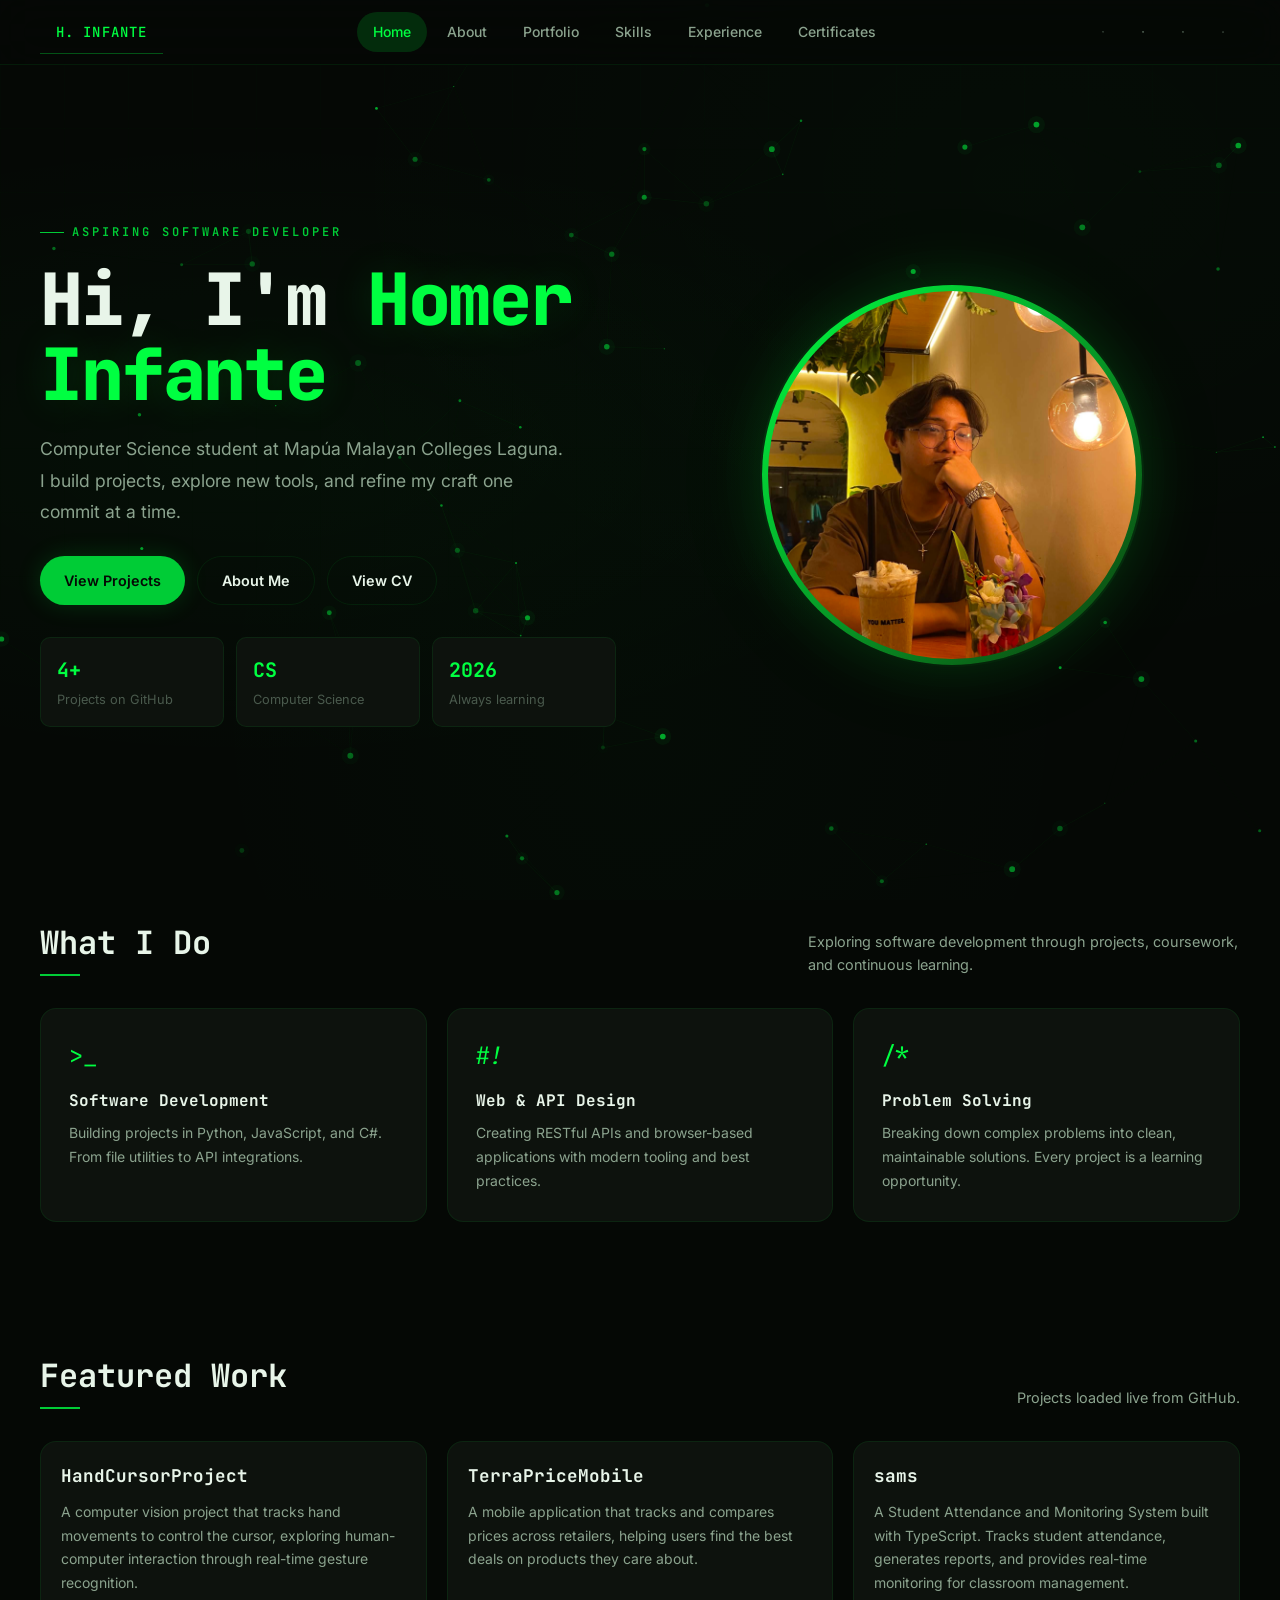
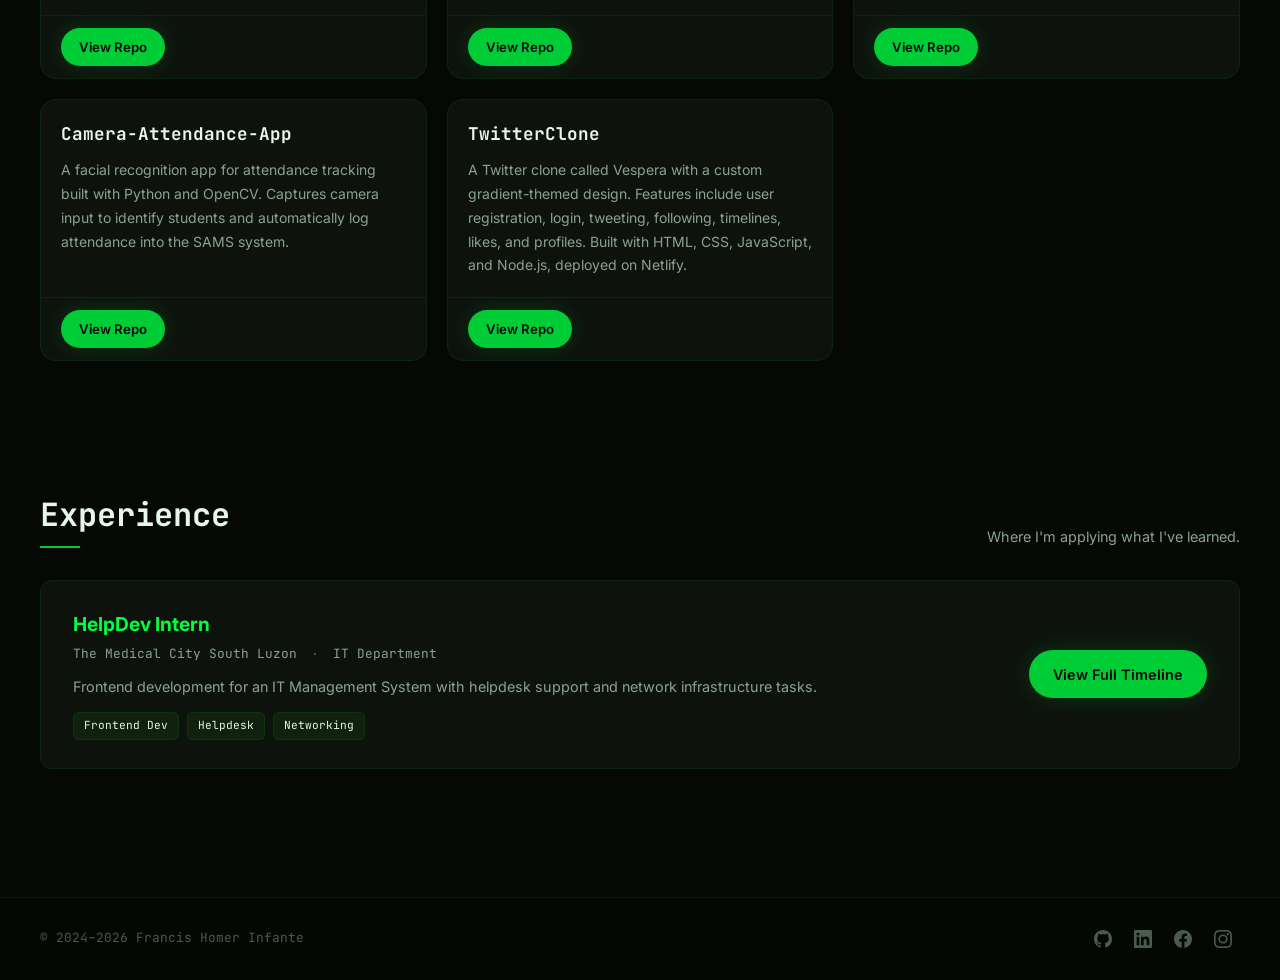
==== commit 8be9ab42: "chore: update project data" ====
--- a/index.html
+++ b/index.html
@@ -133,7 +133,7 @@
     </div>
   </footer>
 
-  <script id="projects-data" type="application/json">{"lastUpdated":"2026-11-21T04:29:38.143Z","featured":[{"name":"HandCursorProject","description":"A computer vision project that tracks hand movements to control the cursor, exploring human-computer interaction through real-time gesture recognition.","language":"Python","tags":["Python","OpenCV","MediaPipe","Computer Vision"],"stars":0,"forks":0,"updatedAt":"2026-07-23T00:00:00Z","url":"https://github.com/FHOInfante/HandCursorProject","isExternal":false},{"name":"TerraPriceMobile","description":"A mobile application that tracks and compares prices across retailers, helping users find the best deals on products they care about.","language":"Python","tags":["Python","Kivy","Mobile","REST API"],"stars":0,"forks":0,"updatedAt":"2026-07-23T00:00:00Z","url":"https://github.com/FHOInfante/TerraPriceMobile","isExternal":false},{"name":"sams","description":"A Student Attendance and Monitoring System built with TypeScript. Tracks student attendance, generates reports, and provides real-time monitoring for classroom management.","language":"TypeScript","tags":["TypeScript","Node.js","Web App","Database"],"stars":2,"forks":0,"updatedAt":"2026-07-21T08:48:54Z","url":"https://github.com/kamachi-dev/sams","isExternal":false},{"name":"Camera-Attendance-App","description":"A facial recognition app for attendance tracking built with Python and OpenCV. Captures camera input to identify students and automatically log attendance into the SAMS system.","language":"Python","tags":["Python","OpenCV","Facial Recognition","Tkinter"],"stars":0,"forks":0,"updatedAt":"2026-07-14T00:00:00Z","url":"https://github.com/FHOInfante/Camera-Attendance-App","isExternal":false},{"name":"Avalia","description":"Avalia is an online cinema ticket booking system that allows users to browse movies, select showtimes, and reserve seats seamlessly. It is designed to provide a convenient and efficient movie booking experience.","language":"CSS","tags":["HTML","CSS","JavaScript","Web App"],"stars":0,"forks":2,"updatedAt":"2026-03-23T05:02:08Z","url":"https://github.com/mvillamante/Avalia","isExternal":true},{"name":"TwitterClone","description":"A Twitter clone called Vespera with a custom gradient-themed design. Features include user registration, login, tweeting, following, timelines, likes, and profiles. Built with HTML, CSS, JavaScript, and Node.js, deployed on Netlify.","language":"JavaScript","tags":["HTML","CSS","JavaScript","Node.js","Netlify"],"stars":0,"forks":1,"updatedAt":"2024-02-10T06:14:11Z","url":"https://github.com/mvillamante/TwitterClone","isExternal":false}],"projects":[{"name":"HandCursorProject","description":"A computer vision project that tracks hand movements to control the cursor, exploring human-computer interaction through real-time gesture recognition.","language":"Python","tags":["Python","OpenCV","MediaPipe","Computer Vision"],"stars":0,"forks":0,"updatedAt":"2026-07-23T00:00:00Z","url":"https://github.com/FHOInfante/HandCursorProject","isExternal":false},{"name":"TerraPriceMobile","description":"A mobile application that tracks and compares prices across retailers, helping users find the best deals on products they care about.","language":"Python","tags":["Python","Kivy","Mobile","REST API"],"stars":0,"forks":0,"updatedAt":"2026-07-23T00:00:00Z","url":"https://github.com/FHOInfante/TerraPriceMobile","isExternal":false},{"name":"sams","description":"A Student Attendance and Monitoring System built with TypeScript. Tracks student attendance, generates reports, and provides real-time monitoring for classroom management.","language":"TypeScript","tags":["TypeScript","Node.js","Web App","Database"],"stars":2,"forks":0,"updatedAt":"2026-07-21T08:48:54Z","url":"https://github.com/kamachi-dev/sams","isExternal":false},{"name":"Camera-Attendance-App","description":"A facial recognition app for attendance tracking built with Python and OpenCV. Captures camera input to identify students and automatically log attendance into the SAMS system.","language":"Python","tags":["Python","OpenCV","Facial Recognition","Tkinter"],"stars":0,"forks":0,"updatedAt":"2026-07-14T00:00:00Z","url":"https://github.com/FHOInfante/Camera-Attendance-App","isExternal":false},{"name":"Avalia","description":"Avalia is an online cinema ticket booking system that allows users to browse movies, select showtimes, and reserve seats seamlessly. It is designed to provide a convenient and efficient movie booking experience.","language":"CSS","tags":["HTML","CSS","JavaScript","Web App"],"stars":0,"forks":2,"updatedAt":"2026-03-23T05:02:08Z","url":"https://github.com/mvillamante/Avalia","isExternal":true},{"name":"TwitterClone","description":"A Twitter clone called Vespera with a custom gradient-themed design. Features include user registration, login, tweeting, following, timelines, likes, and profiles. Built with HTML, CSS, JavaScript, and Node.js, deployed on Netlify.","language":"JavaScript","tags":["HTML","CSS","JavaScript","Node.js","Netlify"],"stars":0,"forks":1,"updatedAt":"2024-02-10T06:14:11Z","url":"https://github.com/mvillamante/TwitterClone","isExternal":false}],"collaborations":[{"name":"Prof. Maria Santos","title":"CS Instructor","text":"Homer is a dedicated and curious learner. He approaches every challenge with determination and always seeks to understand the underlying principles."},{"name":"Juan Dela Cruz","title":"Classmate & Collaborator","text":"I had the pleasure of working with Homer on a group project. His attention to detail and ability to break down complex problems made him an invaluable team member."},{"name":"Engr. Robert Reyes","title":"Project Mentor","text":"Francis demonstrates strong analytical skills and a genuine passion for technology. He consistently goes above and beyond what is required."}],"certificates":[{"title":"Customer Centricity","issuer":"Wadhwani Foundation","description":"Learned customer-focused business strategies and how to build lasting customer relationships.","url":"Certificates/Wadhwani Foundation Certificate - 6a607f859ca40b8cfd703752.pdf","image":"website-photos/certificates/Wadhwani Foundation Certificate - Customer Centricity.jpg"},{"title":"Effective Speaking and Listening Skills","issuer":"Wadhwani Foundation","description":"Developed communication skills for effective verbal and non-verbal workplace interactions.","url":"Certificates/Wadhwani Foundation Certificate - 6a6080af9ca40b8cfd703b88.pdf","image":"website-photos/certificates/Wadhwani Foundation Certificate - Effective Speaking and Listening Skills.jpg"},{"title":"Finance Literacy","issuer":"Wadhwani Foundation","description":"Gained foundational knowledge in personal finance, budgeting, and financial planning.","url":"Certificates/Wadhwani Foundation Certificate - 6a60821b9ca40b8cfd70429e.pdf","image":"website-photos/certificates/Wadhwani Foundation Certificate - Finance Literacy.jpg"},{"title":"Impactful Writing Skills","issuer":"Wadhwani Foundation","description":"Mastered professional writing techniques for clear and persuasive business communication.","url":"Certificates/Wadhwani Foundation Certificate - 6a60dcc59ca40b8cfd71b5c9.pdf","image":"website-photos/certificates/Wadhwani Foundation Certificate - Impactful Writing Skills.jpg"},{"title":"Interpersonal Skills","issuer":"Wadhwani Foundation","description":"Built skills for effective teamwork, conflict resolution, and professional relationship management.","url":"Certificates/Wadhwani Foundation Certificate - 6a60dd899ca40b8cfd71b815.pdf","image":"website-photos/certificates/Wadhwani Foundation Certificate - Interpersonal Skills.jpg"},{"title":"Introduction to Entrepreneurship","issuer":"Wadhwani Foundation","description":"Explored the fundamentals of starting and managing a business venture.","url":"Certificates/Wadhwani Foundation Certificate - 6a60de3d9ca40b8cfd71bae3.pdf","image":"website-photos/certificates/Wadhwani Foundation Certificate - Introduction to Entrepreneurship.jpg"},{"title":"Online Communication and Data Security","issuer":"Wadhwani Foundation","description":"Learned best practices for secure online communication and data protection.","url":"Certificates/Wadhwani Foundation Certificate - 6a60dfdc9ca40b8cfd71bf9d.pdf","image":"website-photos/certificates/Wadhwani Foundation Certificate - Online Communication and Data Security.jpg"},{"title":"Problem Solving and Innovation","issuer":"Wadhwani Foundation","description":"Developed analytical thinking and creative problem-solving approaches for real-world challenges.","url":"Certificates/Wadhwani Foundation Certificate - 6a60e3149ca40b8cfd71c6db.pdf","image":"website-photos/certificates/Wadhwani Foundation Certificate - Problem Solving and Innovation.jpg"},{"title":"Professionalism","issuer":"Wadhwani Foundation","description":"Understood professional conduct, workplace ethics, and career development strategies.","url":"Certificates/Wadhwani Foundation Certificate - 6a61cd6c9ca40b8cfd74b287.pdf","image":"website-photos/certificates/Wadhwani Foundation Certificate - Professionalism.jpg"},{"title":"Self-Management","issuer":"Wadhwani Foundation","description":"Learned time management, goal setting, and personal productivity techniques.","url":"Certificates/Wadhwani Foundation Certificate - 6a61ce649ca40b8cfd74b5a9.pdf","image":"website-photos/certificates/Wadhwani Foundation Certificate - Self-Management.jpg"},{"title":"Self-Presentation","issuer":"Wadhwani Foundation","description":"Mastered personal branding and professional presentation skills for career success.","url":"Certificates/Wadhwani Foundation Certificate - 6a61cf169ca40b8cfd74b939.pdf","image":"website-photos/certificates/Wadhwani Foundation Certificate - Self-Presentation.jpg"},{"title":"Start-up Mindset","issuer":"Wadhwani Foundation","description":"Cultivated an entrepreneurial mindset with focus on innovation and opportunity recognition.","url":"Certificates/Wadhwani Foundation Certificate - 6a61cfd89ca40b8cfd74bf15.pdf","image":"website-photos/certificates/Wadhwani Foundation Certificate - Start-up Mindset.jpg"},{"title":"Work Productivity Tools","issuer":"Wadhwani Foundation","description":"Gained proficiency in modern productivity tools for efficient workplace collaboration.","url":"Certificates/Wadhwani Foundation Certificate - 6a61d0509ca40b8cfd74c211.pdf","image":"website-photos/certificates/Wadhwani Foundation Certificate - Work Productivity Tools.jpg"},{"title":"IBM Machine Learning","issuer":"Coursera","description":"Comprehensive ML course covering regression, classification, clustering, and recommendation systems.","url":"website-photos/certificates/Coursera_IBM_Machine_Learning-page-1.png","image":"website-photos/certificates/Coursera_IBM_Machine_Learning-page-1.png"},{"title":"Machine Learning","issuer":"Coursera","description":"Stanford-based course covering supervised learning, unsupervised learning, and best practices.","url":"website-photos/certificates/Coursera_Machine_Learning-page-1.png","image":"website-photos/certificates/Coursera_Machine_Learning-page-1.png"},{"title":"IBM AI Developer","issuer":"Coursera","description":"Professional certificate covering building and deploying AI applications with IBM tools.","url":"website-photos/certificates/Coursera IBM AI Developer.jpg","image":"website-photos/certificates/Coursera IBM AI Developer.jpg"}],"skills":[{"name":"Python","icon":"https://cdn.jsdelivr.net/gh/devicons/devicon/icons/python/python-original.svg","category":"Languages"},{"name":"JavaScript","icon":"https://cdn.jsdelivr.net/gh/devicons/devicon/icons/javascript/javascript-original.svg","category":"Languages"},{"name":"TypeScript","icon":"https://cdn.jsdelivr.net/gh/devicons/devicon/icons/typescript/typescript-original.svg","category":"Languages"},{"name":"HTML5","icon":"https://cdn.jsdelivr.net/gh/devicons/devicon/icons/html5/html5-original.svg","category":"Languages"},{"name":"CSS3","icon":"https://cdn.jsdelivr.net/gh/devicons/devicon/icons/css3/css3-original.svg","category":"Languages"},{"name":"C#","icon":"https://cdn.jsdelivr.net/gh/devicons/devicon/icons/csharp/csharp-original.svg","category":"Languages"},{"name":"MySQL","icon":"https://cdn.jsdelivr.net/gh/devicons/devicon/icons/mysql/mysql-original.svg","category":"Databases"},{"name":"PostgreSQL","icon":"https://cdn.jsdelivr.net/gh/devicons/devicon/icons/postgresql/postgresql-original.svg","category":"Databases"},{"name":"Git","icon":"https://cdn.jsdelivr.net/gh/devicons/devicon/icons/git/git-original.svg","category":"Tools"},{"name":"VS Code","icon":"https://cdn.jsdelivr.net/gh/devicons/devicon/icons/visualstudio/visualstudio-plain.svg","category":"Tools"},{"name":"Android Studio","icon":"https://cdn.jsdelivr.net/gh/devicons/devicon/icons/android/android-original.svg","category":"Tools"},{"name":"XAMPP","icon":"https://cdn.jsdelivr.net/gh/devicons/devicon/icons/apache/apache-original.svg","category":"Tools"},{"name":"Postman","icon":"https://cdn.jsdelivr.net/gh/devicons/devicon/icons/postman/postman-original.svg","category":"Tools"}]}</script>
+  <script id="projects-data" type="application/json">{"lastUpdated":"2026-11-22T03:43:54.863Z","featured":[{"name":"HandCursorProject","description":"A computer vision project that tracks hand movements to control the cursor, exploring human-computer interaction through real-time gesture recognition.","language":"Python","tags":["Python","OpenCV","MediaPipe","Computer Vision"],"stars":0,"forks":0,"updatedAt":"2026-07-23T00:00:00Z","url":"https://github.com/FHOInfante/HandCursorProject","isExternal":false},{"name":"TerraPriceMobile","description":"A mobile application that tracks and compares prices across retailers, helping users find the best deals on products they care about.","language":"Python","tags":["Python","Kivy","Mobile","REST API"],"stars":0,"forks":0,"updatedAt":"2026-07-23T00:00:00Z","url":"https://github.com/FHOInfante/TerraPriceMobile","isExternal":false},{"name":"sams","description":"A Student Attendance and Monitoring System built with TypeScript. Tracks student attendance, generates reports, and provides real-time monitoring for classroom management.","language":"TypeScript","tags":["TypeScript","Node.js","Web App","Database"],"stars":2,"forks":0,"updatedAt":"2026-07-21T08:48:54Z","url":"https://github.com/kamachi-dev/sams","isExternal":false},{"name":"Camera-Attendance-App","description":"A facial recognition app for attendance tracking built with Python and OpenCV. Captures camera input to identify students and automatically log attendance into the SAMS system.","language":"Python","tags":["Python","OpenCV","Facial Recognition","Tkinter"],"stars":0,"forks":0,"updatedAt":"2026-07-14T00:00:00Z","url":"https://github.com/FHOInfante/Camera-Attendance-App","isExternal":false},{"name":"TwitterClone","description":"A Twitter clone called Vespera with a custom gradient-themed design. Features include user registration, login, tweeting, following, timelines, likes, and profiles. Built with HTML, CSS, JavaScript, and Node.js, deployed on Netlify.","language":"JavaScript","tags":["HTML","CSS","JavaScript","Node.js","Netlify"],"stars":0,"forks":1,"updatedAt":"2024-02-10T06:14:11Z","url":"https://github.com/mvillamante/TwitterClone","isExternal":false}],"projects":[{"name":"HandCursorProject","description":"A computer vision project that tracks hand movements to control the cursor, exploring human-computer interaction through real-time gesture recognition.","language":"Python","tags":["Python","OpenCV","MediaPipe","Computer Vision"],"stars":0,"forks":0,"updatedAt":"2026-07-23T00:00:00Z","url":"https://github.com/FHOInfante/HandCursorProject","isExternal":false},{"name":"TerraPriceMobile","description":"A mobile application that tracks and compares prices across retailers, helping users find the best deals on products they care about.","language":"Python","tags":["Python","Kivy","Mobile","REST API"],"stars":0,"forks":0,"updatedAt":"2026-07-23T00:00:00Z","url":"https://github.com/FHOInfante/TerraPriceMobile","isExternal":false},{"name":"sams","description":"A Student Attendance and Monitoring System built with TypeScript. Tracks student attendance, generates reports, and provides real-time monitoring for classroom management.","language":"TypeScript","tags":["TypeScript","Node.js","Web App","Database"],"stars":2,"forks":0,"updatedAt":"2026-07-21T08:48:54Z","url":"https://github.com/kamachi-dev/sams","isExternal":false},{"name":"Camera-Attendance-App","description":"A facial recognition app for attendance tracking built with Python and OpenCV. Captures camera input to identify students and automatically log attendance into the SAMS system.","language":"Python","tags":["Python","OpenCV","Facial Recognition","Tkinter"],"stars":0,"forks":0,"updatedAt":"2026-07-14T00:00:00Z","url":"https://github.com/FHOInfante/Camera-Attendance-App","isExternal":false},{"name":"TwitterClone","description":"A Twitter clone called Vespera with a custom gradient-themed design. Features include user registration, login, tweeting, following, timelines, likes, and profiles. Built with HTML, CSS, JavaScript, and Node.js, deployed on Netlify.","language":"JavaScript","tags":["HTML","CSS","JavaScript","Node.js","Netlify"],"stars":0,"forks":1,"updatedAt":"2024-02-10T06:14:11Z","url":"https://github.com/mvillamante/TwitterClone","isExternal":false}],"collaborations":[{"name":"Prof. Maria Santos","title":"CS Instructor","text":"Homer is a dedicated and curious learner. He approaches every challenge with determination and always seeks to understand the underlying principles."},{"name":"Juan Dela Cruz","title":"Classmate & Collaborator","text":"I had the pleasure of working with Homer on a group project. His attention to detail and ability to break down complex problems made him an invaluable team member."},{"name":"Engr. Robert Reyes","title":"Project Mentor","text":"Francis demonstrates strong analytical skills and a genuine passion for technology. He consistently goes above and beyond what is required."}],"certificates":[{"title":"Customer Centricity","issuer":"Wadhwani Foundation","description":"Learned customer-focused business strategies and how to build lasting customer relationships.","url":"Certificates/Wadhwani Foundation Certificate - 6a607f859ca40b8cfd703752.pdf","image":"website-photos/certificates/Wadhwani Foundation Certificate - Customer Centricity.jpg"},{"title":"Effective Speaking and Listening Skills","issuer":"Wadhwani Foundation","description":"Developed communication skills for effective verbal and non-verbal workplace interactions.","url":"Certificates/Wadhwani Foundation Certificate - 6a6080af9ca40b8cfd703b88.pdf","image":"website-photos/certificates/Wadhwani Foundation Certificate - Effective Speaking and Listening Skills.jpg"},{"title":"Finance Literacy","issuer":"Wadhwani Foundation","description":"Gained foundational knowledge in personal finance, budgeting, and financial planning.","url":"Certificates/Wadhwani Foundation Certificate - 6a60821b9ca40b8cfd70429e.pdf","image":"website-photos/certificates/Wadhwani Foundation Certificate - Finance Literacy.jpg"},{"title":"Impactful Writing Skills","issuer":"Wadhwani Foundation","description":"Mastered professional writing techniques for clear and persuasive business communication.","url":"Certificates/Wadhwani Foundation Certificate - 6a60dcc59ca40b8cfd71b5c9.pdf","image":"website-photos/certificates/Wadhwani Foundation Certificate - Impactful Writing Skills.jpg"},{"title":"Interpersonal Skills","issuer":"Wadhwani Foundation","description":"Built skills for effective teamwork, conflict resolution, and professional relationship management.","url":"Certificates/Wadhwani Foundation Certificate - 6a60dd899ca40b8cfd71b815.pdf","image":"website-photos/certificates/Wadhwani Foundation Certificate - Interpersonal Skills.jpg"},{"title":"Introduction to Entrepreneurship","issuer":"Wadhwani Foundation","description":"Explored the fundamentals of starting and managing a business venture.","url":"Certificates/Wadhwani Foundation Certificate - 6a60de3d9ca40b8cfd71bae3.pdf","image":"website-photos/certificates/Wadhwani Foundation Certificate - Introduction to Entrepreneurship.jpg"},{"title":"Online Communication and Data Security","issuer":"Wadhwani Foundation","description":"Learned best practices for secure online communication and data protection.","url":"Certificates/Wadhwani Foundation Certificate - 6a60dfdc9ca40b8cfd71bf9d.pdf","image":"website-photos/certificates/Wadhwani Foundation Certificate - Online Communication and Data Security.jpg"},{"title":"Problem Solving and Innovation","issuer":"Wadhwani Foundation","description":"Developed analytical thinking and creative problem-solving approaches for real-world challenges.","url":"Certificates/Wadhwani Foundation Certificate - 6a60e3149ca40b8cfd71c6db.pdf","image":"website-photos/certificates/Wadhwani Foundation Certificate - Problem Solving and Innovation.jpg"},{"title":"Professionalism","issuer":"Wadhwani Foundation","description":"Understood professional conduct, workplace ethics, and career development strategies.","url":"Certificates/Wadhwani Foundation Certificate - 6a61cd6c9ca40b8cfd74b287.pdf","image":"website-photos/certificates/Wadhwani Foundation Certificate - Professionalism.jpg"},{"title":"Self-Management","issuer":"Wadhwani Foundation","description":"Learned time management, goal setting, and personal productivity techniques.","url":"Certificates/Wadhwani Foundation Certificate - 6a61ce649ca40b8cfd74b5a9.pdf","image":"website-photos/certificates/Wadhwani Foundation Certificate - Self-Management.jpg"},{"title":"Self-Presentation","issuer":"Wadhwani Foundation","description":"Mastered personal branding and professional presentation skills for career success.","url":"Certificates/Wadhwani Foundation Certificate - 6a61cf169ca40b8cfd74b939.pdf","image":"website-photos/certificates/Wadhwani Foundation Certificate - Self-Presentation.jpg"},{"title":"Start-up Mindset","issuer":"Wadhwani Foundation","description":"Cultivated an entrepreneurial mindset with focus on innovation and opportunity recognition.","url":"Certificates/Wadhwani Foundation Certificate - 6a61cfd89ca40b8cfd74bf15.pdf","image":"website-photos/certificates/Wadhwani Foundation Certificate - Start-up Mindset.jpg"},{"title":"Work Productivity Tools","issuer":"Wadhwani Foundation","description":"Gained proficiency in modern productivity tools for efficient workplace collaboration.","url":"Certificates/Wadhwani Foundation Certificate - 6a61d0509ca40b8cfd74c211.pdf","image":"website-photos/certificates/Wadhwani Foundation Certificate - Work Productivity Tools.jpg"},{"title":"IBM Machine Learning","issuer":"Coursera","description":"Comprehensive ML course covering regression, classification, clustering, and recommendation systems.","url":"website-photos/certificates/Coursera_IBM_Machine_Learning-page-1.png","image":"website-photos/certificates/Coursera_IBM_Machine_Learning-page-1.png"},{"title":"Machine Learning","issuer":"Coursera","description":"Stanford-based course covering supervised learning, unsupervised learning, and best practices.","url":"website-photos/certificates/Coursera_Machine_Learning-page-1.png","image":"website-photos/certificates/Coursera_Machine_Learning-page-1.png"},{"title":"IBM AI Developer","issuer":"Coursera","description":"Professional certificate covering building and deploying AI applications with IBM tools.","url":"website-photos/certificates/Coursera IBM AI Developer.jpg","image":"website-photos/certificates/Coursera IBM AI Developer.jpg"}],"skills":[{"name":"Python","icon":"https://cdn.jsdelivr.net/gh/devicons/devicon/icons/python/python-original.svg","category":"Languages"},{"name":"JavaScript","icon":"https://cdn.jsdelivr.net/gh/devicons/devicon/icons/javascript/javascript-original.svg","category":"Languages"},{"name":"TypeScript","icon":"https://cdn.jsdelivr.net/gh/devicons/devicon/icons/typescript/typescript-original.svg","category":"Languages"},{"name":"HTML5","icon":"https://cdn.jsdelivr.net/gh/devicons/devicon/icons/html5/html5-original.svg","category":"Languages"},{"name":"CSS3","icon":"https://cdn.jsdelivr.net/gh/devicons/devicon/icons/css3/css3-original.svg","category":"Languages"},{"name":"C#","icon":"https://cdn.jsdelivr.net/gh/devicons/devicon/icons/csharp/csharp-original.svg","category":"Languages"},{"name":"MySQL","icon":"https://cdn.jsdelivr.net/gh/devicons/devicon/icons/mysql/mysql-original.svg","category":"Databases"},{"name":"PostgreSQL","icon":"https://cdn.jsdelivr.net/gh/devicons/devicon/icons/postgresql/postgresql-original.svg","category":"Databases"},{"name":"Git","icon":"https://cdn.jsdelivr.net/gh/devicons/devicon/icons/git/git-original.svg","category":"Tools"},{"name":"VS Code","icon":"https://cdn.jsdelivr.net/gh/devicons/devicon/icons/visualstudio/visualstudio-plain.svg","category":"Tools"},{"name":"Android Studio","icon":"https://cdn.jsdelivr.net/gh/devicons/devicon/icons/android/android-original.svg","category":"Tools"},{"name":"XAMPP","icon":"https://cdn.jsdelivr.net/gh/devicons/devicon/icons/apache/apache-original.svg","category":"Tools"},{"name":"Postman","icon":"https://cdn.jsdelivr.net/gh/devicons/devicon/icons/postman/postman-original.svg","category":"Tools"}]}</script>
   <script src="bg-animation.js"></script>
   <script>
     (function() {
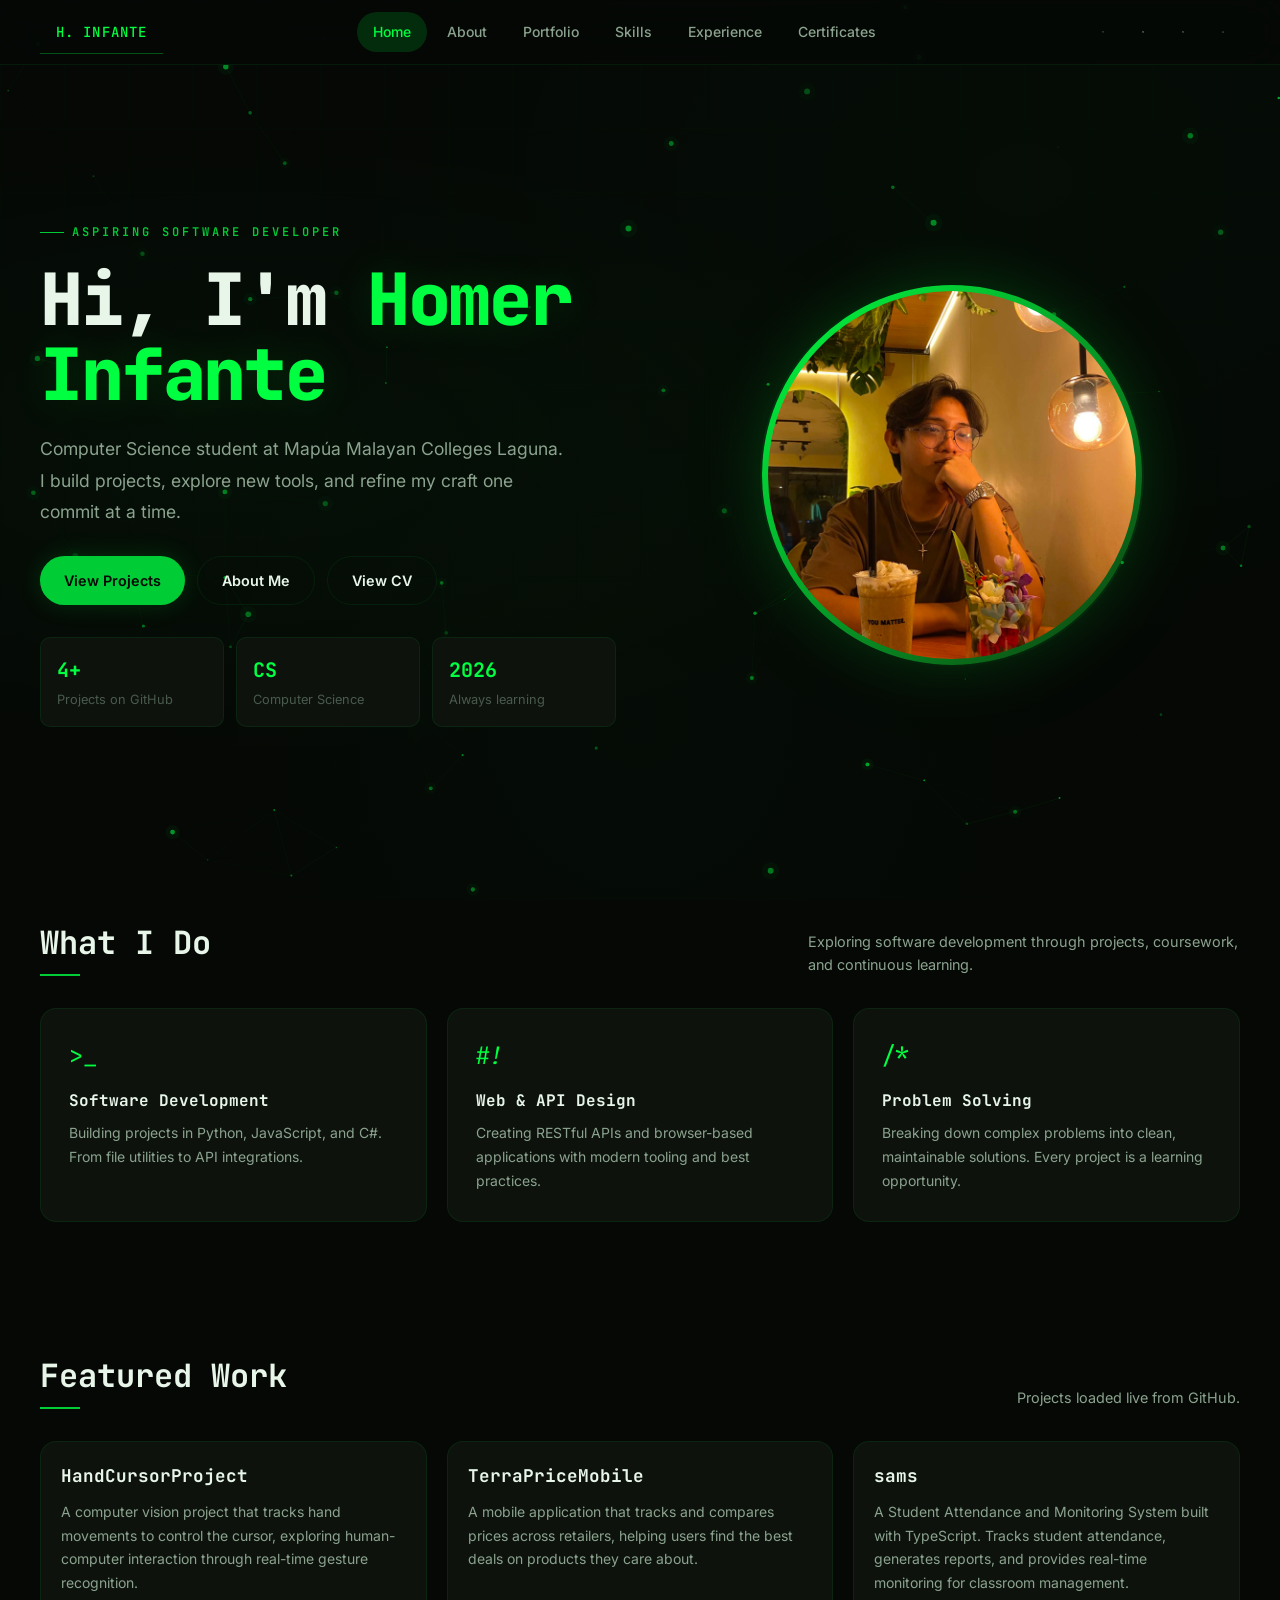
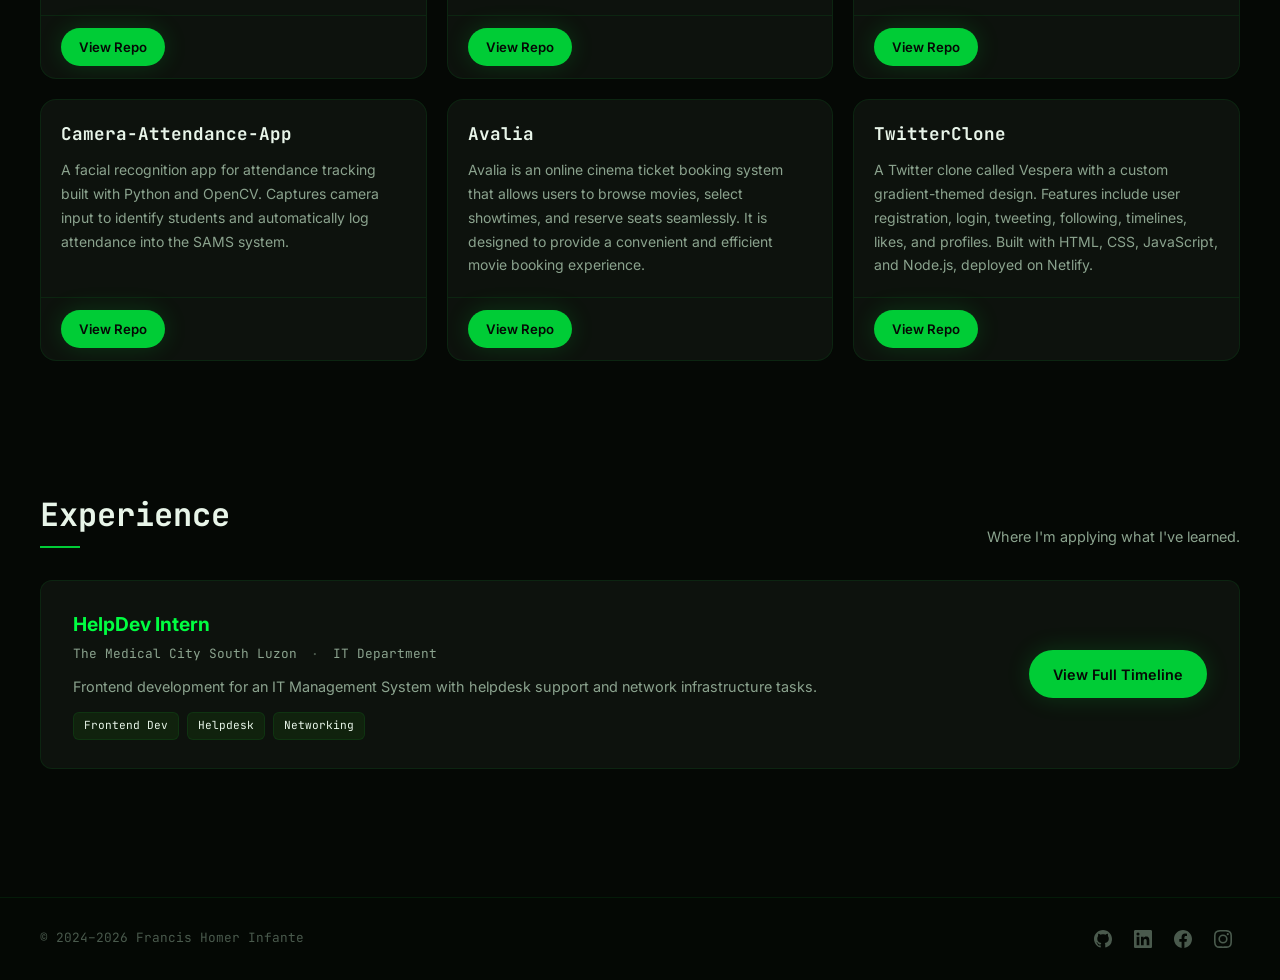
==== commit 2915e5ee: "chore: update project data" ====
--- a/index.html
+++ b/index.html
@@ -133,7 +133,7 @@
     </div>
   </footer>
 
-  <script id="projects-data" type="application/json">{"lastUpdated":"2026-11-22T03:43:54.863Z","featured":[{"name":"HandCursorProject","description":"A computer vision project that tracks hand movements to control the cursor, exploring human-computer interaction through real-time gesture recognition.","language":"Python","tags":["Python","OpenCV","MediaPipe","Computer Vision"],"stars":0,"forks":0,"updatedAt":"2026-07-23T00:00:00Z","url":"https://github.com/FHOInfante/HandCursorProject","isExternal":false},{"name":"TerraPriceMobile","description":"A mobile application that tracks and compares prices across retailers, helping users find the best deals on products they care about.","language":"Python","tags":["Python","Kivy","Mobile","REST API"],"stars":0,"forks":0,"updatedAt":"2026-07-23T00:00:00Z","url":"https://github.com/FHOInfante/TerraPriceMobile","isExternal":false},{"name":"sams","description":"A Student Attendance and Monitoring System built with TypeScript. Tracks student attendance, generates reports, and provides real-time monitoring for classroom management.","language":"TypeScript","tags":["TypeScript","Node.js","Web App","Database"],"stars":2,"forks":0,"updatedAt":"2026-07-21T08:48:54Z","url":"https://github.com/kamachi-dev/sams","isExternal":false},{"name":"Camera-Attendance-App","description":"A facial recognition app for attendance tracking built with Python and OpenCV. Captures camera input to identify students and automatically log attendance into the SAMS system.","language":"Python","tags":["Python","OpenCV","Facial Recognition","Tkinter"],"stars":0,"forks":0,"updatedAt":"2026-07-14T00:00:00Z","url":"https://github.com/FHOInfante/Camera-Attendance-App","isExternal":false},{"name":"TwitterClone","description":"A Twitter clone called Vespera with a custom gradient-themed design. Features include user registration, login, tweeting, following, timelines, likes, and profiles. Built with HTML, CSS, JavaScript, and Node.js, deployed on Netlify.","language":"JavaScript","tags":["HTML","CSS","JavaScript","Node.js","Netlify"],"stars":0,"forks":1,"updatedAt":"2024-02-10T06:14:11Z","url":"https://github.com/mvillamante/TwitterClone","isExternal":false}],"projects":[{"name":"HandCursorProject","description":"A computer vision project that tracks hand movements to control the cursor, exploring human-computer interaction through real-time gesture recognition.","language":"Python","tags":["Python","OpenCV","MediaPipe","Computer Vision"],"stars":0,"forks":0,"updatedAt":"2026-07-23T00:00:00Z","url":"https://github.com/FHOInfante/HandCursorProject","isExternal":false},{"name":"TerraPriceMobile","description":"A mobile application that tracks and compares prices across retailers, helping users find the best deals on products they care about.","language":"Python","tags":["Python","Kivy","Mobile","REST API"],"stars":0,"forks":0,"updatedAt":"2026-07-23T00:00:00Z","url":"https://github.com/FHOInfante/TerraPriceMobile","isExternal":false},{"name":"sams","description":"A Student Attendance and Monitoring System built with TypeScript. Tracks student attendance, generates reports, and provides real-time monitoring for classroom management.","language":"TypeScript","tags":["TypeScript","Node.js","Web App","Database"],"stars":2,"forks":0,"updatedAt":"2026-07-21T08:48:54Z","url":"https://github.com/kamachi-dev/sams","isExternal":false},{"name":"Camera-Attendance-App","description":"A facial recognition app for attendance tracking built with Python and OpenCV. Captures camera input to identify students and automatically log attendance into the SAMS system.","language":"Python","tags":["Python","OpenCV","Facial Recognition","Tkinter"],"stars":0,"forks":0,"updatedAt":"2026-07-14T00:00:00Z","url":"https://github.com/FHOInfante/Camera-Attendance-App","isExternal":false},{"name":"TwitterClone","description":"A Twitter clone called Vespera with a custom gradient-themed design. Features include user registration, login, tweeting, following, timelines, likes, and profiles. Built with HTML, CSS, JavaScript, and Node.js, deployed on Netlify.","language":"JavaScript","tags":["HTML","CSS","JavaScript","Node.js","Netlify"],"stars":0,"forks":1,"updatedAt":"2024-02-10T06:14:11Z","url":"https://github.com/mvillamante/TwitterClone","isExternal":false}],"collaborations":[{"name":"Prof. Maria Santos","title":"CS Instructor","text":"Homer is a dedicated and curious learner. He approaches every challenge with determination and always seeks to understand the underlying principles."},{"name":"Juan Dela Cruz","title":"Classmate & Collaborator","text":"I had the pleasure of working with Homer on a group project. His attention to detail and ability to break down complex problems made him an invaluable team member."},{"name":"Engr. Robert Reyes","title":"Project Mentor","text":"Francis demonstrates strong analytical skills and a genuine passion for technology. He consistently goes above and beyond what is required."}],"certificates":[{"title":"Customer Centricity","issuer":"Wadhwani Foundation","description":"Learned customer-focused business strategies and how to build lasting customer relationships.","url":"Certificates/Wadhwani Foundation Certificate - 6a607f859ca40b8cfd703752.pdf","image":"website-photos/certificates/Wadhwani Foundation Certificate - Customer Centricity.jpg"},{"title":"Effective Speaking and Listening Skills","issuer":"Wadhwani Foundation","description":"Developed communication skills for effective verbal and non-verbal workplace interactions.","url":"Certificates/Wadhwani Foundation Certificate - 6a6080af9ca40b8cfd703b88.pdf","image":"website-photos/certificates/Wadhwani Foundation Certificate - Effective Speaking and Listening Skills.jpg"},{"title":"Finance Literacy","issuer":"Wadhwani Foundation","description":"Gained foundational knowledge in personal finance, budgeting, and financial planning.","url":"Certificates/Wadhwani Foundation Certificate - 6a60821b9ca40b8cfd70429e.pdf","image":"website-photos/certificates/Wadhwani Foundation Certificate - Finance Literacy.jpg"},{"title":"Impactful Writing Skills","issuer":"Wadhwani Foundation","description":"Mastered professional writing techniques for clear and persuasive business communication.","url":"Certificates/Wadhwani Foundation Certificate - 6a60dcc59ca40b8cfd71b5c9.pdf","image":"website-photos/certificates/Wadhwani Foundation Certificate - Impactful Writing Skills.jpg"},{"title":"Interpersonal Skills","issuer":"Wadhwani Foundation","description":"Built skills for effective teamwork, conflict resolution, and professional relationship management.","url":"Certificates/Wadhwani Foundation Certificate - 6a60dd899ca40b8cfd71b815.pdf","image":"website-photos/certificates/Wadhwani Foundation Certificate - Interpersonal Skills.jpg"},{"title":"Introduction to Entrepreneurship","issuer":"Wadhwani Foundation","description":"Explored the fundamentals of starting and managing a business venture.","url":"Certificates/Wadhwani Foundation Certificate - 6a60de3d9ca40b8cfd71bae3.pdf","image":"website-photos/certificates/Wadhwani Foundation Certificate - Introduction to Entrepreneurship.jpg"},{"title":"Online Communication and Data Security","issuer":"Wadhwani Foundation","description":"Learned best practices for secure online communication and data protection.","url":"Certificates/Wadhwani Foundation Certificate - 6a60dfdc9ca40b8cfd71bf9d.pdf","image":"website-photos/certificates/Wadhwani Foundation Certificate - Online Communication and Data Security.jpg"},{"title":"Problem Solving and Innovation","issuer":"Wadhwani Foundation","description":"Developed analytical thinking and creative problem-solving approaches for real-world challenges.","url":"Certificates/Wadhwani Foundation Certificate - 6a60e3149ca40b8cfd71c6db.pdf","image":"website-photos/certificates/Wadhwani Foundation Certificate - Problem Solving and Innovation.jpg"},{"title":"Professionalism","issuer":"Wadhwani Foundation","description":"Understood professional conduct, workplace ethics, and career development strategies.","url":"Certificates/Wadhwani Foundation Certificate - 6a61cd6c9ca40b8cfd74b287.pdf","image":"website-photos/certificates/Wadhwani Foundation Certificate - Professionalism.jpg"},{"title":"Self-Management","issuer":"Wadhwani Foundation","description":"Learned time management, goal setting, and personal productivity techniques.","url":"Certificates/Wadhwani Foundation Certificate - 6a61ce649ca40b8cfd74b5a9.pdf","image":"website-photos/certificates/Wadhwani Foundation Certificate - Self-Management.jpg"},{"title":"Self-Presentation","issuer":"Wadhwani Foundation","description":"Mastered personal branding and professional presentation skills for career success.","url":"Certificates/Wadhwani Foundation Certificate - 6a61cf169ca40b8cfd74b939.pdf","image":"website-photos/certificates/Wadhwani Foundation Certificate - Self-Presentation.jpg"},{"title":"Start-up Mindset","issuer":"Wadhwani Foundation","description":"Cultivated an entrepreneurial mindset with focus on innovation and opportunity recognition.","url":"Certificates/Wadhwani Foundation Certificate - 6a61cfd89ca40b8cfd74bf15.pdf","image":"website-photos/certificates/Wadhwani Foundation Certificate - Start-up Mindset.jpg"},{"title":"Work Productivity Tools","issuer":"Wadhwani Foundation","description":"Gained proficiency in modern productivity tools for efficient workplace collaboration.","url":"Certificates/Wadhwani Foundation Certificate - 6a61d0509ca40b8cfd74c211.pdf","image":"website-photos/certificates/Wadhwani Foundation Certificate - Work Productivity Tools.jpg"},{"title":"IBM Machine Learning","issuer":"Coursera","description":"Comprehensive ML course covering regression, classification, clustering, and recommendation systems.","url":"website-photos/certificates/Coursera_IBM_Machine_Learning-page-1.png","image":"website-photos/certificates/Coursera_IBM_Machine_Learning-page-1.png"},{"title":"Machine Learning","issuer":"Coursera","description":"Stanford-based course covering supervised learning, unsupervised learning, and best practices.","url":"website-photos/certificates/Coursera_Machine_Learning-page-1.png","image":"website-photos/certificates/Coursera_Machine_Learning-page-1.png"},{"title":"IBM AI Developer","issuer":"Coursera","description":"Professional certificate covering building and deploying AI applications with IBM tools.","url":"website-photos/certificates/Coursera IBM AI Developer.jpg","image":"website-photos/certificates/Coursera IBM AI Developer.jpg"}],"skills":[{"name":"Python","icon":"https://cdn.jsdelivr.net/gh/devicons/devicon/icons/python/python-original.svg","category":"Languages"},{"name":"JavaScript","icon":"https://cdn.jsdelivr.net/gh/devicons/devicon/icons/javascript/javascript-original.svg","category":"Languages"},{"name":"TypeScript","icon":"https://cdn.jsdelivr.net/gh/devicons/devicon/icons/typescript/typescript-original.svg","category":"Languages"},{"name":"HTML5","icon":"https://cdn.jsdelivr.net/gh/devicons/devicon/icons/html5/html5-original.svg","category":"Languages"},{"name":"CSS3","icon":"https://cdn.jsdelivr.net/gh/devicons/devicon/icons/css3/css3-original.svg","category":"Languages"},{"name":"C#","icon":"https://cdn.jsdelivr.net/gh/devicons/devicon/icons/csharp/csharp-original.svg","category":"Languages"},{"name":"MySQL","icon":"https://cdn.jsdelivr.net/gh/devicons/devicon/icons/mysql/mysql-original.svg","category":"Databases"},{"name":"PostgreSQL","icon":"https://cdn.jsdelivr.net/gh/devicons/devicon/icons/postgresql/postgresql-original.svg","category":"Databases"},{"name":"Git","icon":"https://cdn.jsdelivr.net/gh/devicons/devicon/icons/git/git-original.svg","category":"Tools"},{"name":"VS Code","icon":"https://cdn.jsdelivr.net/gh/devicons/devicon/icons/visualstudio/visualstudio-plain.svg","category":"Tools"},{"name":"Android Studio","icon":"https://cdn.jsdelivr.net/gh/devicons/devicon/icons/android/android-original.svg","category":"Tools"},{"name":"XAMPP","icon":"https://cdn.jsdelivr.net/gh/devicons/devicon/icons/apache/apache-original.svg","category":"Tools"},{"name":"Postman","icon":"https://cdn.jsdelivr.net/gh/devicons/devicon/icons/postman/postman-original.svg","category":"Tools"}]}</script>
+  <script id="projects-data" type="application/json">{"lastUpdated":"2026-11-23T04:20:40.748Z","featured":[{"name":"HandCursorProject","description":"A computer vision project that tracks hand movements to control the cursor, exploring human-computer interaction through real-time gesture recognition.","language":"Python","tags":["Python","OpenCV","MediaPipe","Computer Vision"],"stars":0,"forks":0,"updatedAt":"2026-07-23T00:00:00Z","url":"https://github.com/FHOInfante/HandCursorProject","isExternal":false},{"name":"TerraPriceMobile","description":"A mobile application that tracks and compares prices across retailers, helping users find the best deals on products they care about.","language":"Python","tags":["Python","Kivy","Mobile","REST API"],"stars":0,"forks":0,"updatedAt":"2026-07-23T00:00:00Z","url":"https://github.com/FHOInfante/TerraPriceMobile","isExternal":false},{"name":"sams","description":"A Student Attendance and Monitoring System built with TypeScript. Tracks student attendance, generates reports, and provides real-time monitoring for classroom management.","language":"TypeScript","tags":["TypeScript","Node.js","Web App","Database"],"stars":2,"forks":0,"updatedAt":"2026-07-21T08:48:54Z","url":"https://github.com/kamachi-dev/sams","isExternal":false},{"name":"Camera-Attendance-App","description":"A facial recognition app for attendance tracking built with Python and OpenCV. Captures camera input to identify students and automatically log attendance into the SAMS system.","language":"Python","tags":["Python","OpenCV","Facial Recognition","Tkinter"],"stars":0,"forks":0,"updatedAt":"2026-07-14T00:00:00Z","url":"https://github.com/FHOInfante/Camera-Attendance-App","isExternal":false},{"name":"Avalia","description":"Avalia is an online cinema ticket booking system that allows users to browse movies, select showtimes, and reserve seats seamlessly. It is designed to provide a convenient and efficient movie booking experience.","language":"CSS","tags":["HTML","CSS","JavaScript","Web App"],"stars":0,"forks":2,"updatedAt":"2026-03-23T05:02:08Z","url":"https://github.com/mvillamante/Avalia","isExternal":true},{"name":"TwitterClone","description":"A Twitter clone called Vespera with a custom gradient-themed design. Features include user registration, login, tweeting, following, timelines, likes, and profiles. Built with HTML, CSS, JavaScript, and Node.js, deployed on Netlify.","language":"JavaScript","tags":["HTML","CSS","JavaScript","Node.js","Netlify"],"stars":0,"forks":1,"updatedAt":"2024-02-10T06:14:11Z","url":"https://github.com/mvillamante/TwitterClone","isExternal":false}],"projects":[{"name":"HandCursorProject","description":"A computer vision project that tracks hand movements to control the cursor, exploring human-computer interaction through real-time gesture recognition.","language":"Python","tags":["Python","OpenCV","MediaPipe","Computer Vision"],"stars":0,"forks":0,"updatedAt":"2026-07-23T00:00:00Z","url":"https://github.com/FHOInfante/HandCursorProject","isExternal":false},{"name":"TerraPriceMobile","description":"A mobile application that tracks and compares prices across retailers, helping users find the best deals on products they care about.","language":"Python","tags":["Python","Kivy","Mobile","REST API"],"stars":0,"forks":0,"updatedAt":"2026-07-23T00:00:00Z","url":"https://github.com/FHOInfante/TerraPriceMobile","isExternal":false},{"name":"sams","description":"A Student Attendance and Monitoring System built with TypeScript. Tracks student attendance, generates reports, and provides real-time monitoring for classroom management.","language":"TypeScript","tags":["TypeScript","Node.js","Web App","Database"],"stars":2,"forks":0,"updatedAt":"2026-07-21T08:48:54Z","url":"https://github.com/kamachi-dev/sams","isExternal":false},{"name":"Camera-Attendance-App","description":"A facial recognition app for attendance tracking built with Python and OpenCV. Captures camera input to identify students and automatically log attendance into the SAMS system.","language":"Python","tags":["Python","OpenCV","Facial Recognition","Tkinter"],"stars":0,"forks":0,"updatedAt":"2026-07-14T00:00:00Z","url":"https://github.com/FHOInfante/Camera-Attendance-App","isExternal":false},{"name":"Avalia","description":"Avalia is an online cinema ticket booking system that allows users to browse movies, select showtimes, and reserve seats seamlessly. It is designed to provide a convenient and efficient movie booking experience.","language":"CSS","tags":["HTML","CSS","JavaScript","Web App"],"stars":0,"forks":2,"updatedAt":"2026-03-23T05:02:08Z","url":"https://github.com/mvillamante/Avalia","isExternal":true},{"name":"TwitterClone","description":"A Twitter clone called Vespera with a custom gradient-themed design. Features include user registration, login, tweeting, following, timelines, likes, and profiles. Built with HTML, CSS, JavaScript, and Node.js, deployed on Netlify.","language":"JavaScript","tags":["HTML","CSS","JavaScript","Node.js","Netlify"],"stars":0,"forks":1,"updatedAt":"2024-02-10T06:14:11Z","url":"https://github.com/mvillamante/TwitterClone","isExternal":false}],"collaborations":[{"name":"Prof. Maria Santos","title":"CS Instructor","text":"Homer is a dedicated and curious learner. He approaches every challenge with determination and always seeks to understand the underlying principles."},{"name":"Juan Dela Cruz","title":"Classmate & Collaborator","text":"I had the pleasure of working with Homer on a group project. His attention to detail and ability to break down complex problems made him an invaluable team member."},{"name":"Engr. Robert Reyes","title":"Project Mentor","text":"Francis demonstrates strong analytical skills and a genuine passion for technology. He consistently goes above and beyond what is required."}],"certificates":[{"title":"Customer Centricity","issuer":"Wadhwani Foundation","description":"Learned customer-focused business strategies and how to build lasting customer relationships.","url":"Certificates/Wadhwani Foundation Certificate - 6a607f859ca40b8cfd703752.pdf","image":"website-photos/certificates/Wadhwani Foundation Certificate - Customer Centricity.jpg"},{"title":"Effective Speaking and Listening Skills","issuer":"Wadhwani Foundation","description":"Developed communication skills for effective verbal and non-verbal workplace interactions.","url":"Certificates/Wadhwani Foundation Certificate - 6a6080af9ca40b8cfd703b88.pdf","image":"website-photos/certificates/Wadhwani Foundation Certificate - Effective Speaking and Listening Skills.jpg"},{"title":"Finance Literacy","issuer":"Wadhwani Foundation","description":"Gained foundational knowledge in personal finance, budgeting, and financial planning.","url":"Certificates/Wadhwani Foundation Certificate - 6a60821b9ca40b8cfd70429e.pdf","image":"website-photos/certificates/Wadhwani Foundation Certificate - Finance Literacy.jpg"},{"title":"Impactful Writing Skills","issuer":"Wadhwani Foundation","description":"Mastered professional writing techniques for clear and persuasive business communication.","url":"Certificates/Wadhwani Foundation Certificate - 6a60dcc59ca40b8cfd71b5c9.pdf","image":"website-photos/certificates/Wadhwani Foundation Certificate - Impactful Writing Skills.jpg"},{"title":"Interpersonal Skills","issuer":"Wadhwani Foundation","description":"Built skills for effective teamwork, conflict resolution, and professional relationship management.","url":"Certificates/Wadhwani Foundation Certificate - 6a60dd899ca40b8cfd71b815.pdf","image":"website-photos/certificates/Wadhwani Foundation Certificate - Interpersonal Skills.jpg"},{"title":"Introduction to Entrepreneurship","issuer":"Wadhwani Foundation","description":"Explored the fundamentals of starting and managing a business venture.","url":"Certificates/Wadhwani Foundation Certificate - 6a60de3d9ca40b8cfd71bae3.pdf","image":"website-photos/certificates/Wadhwani Foundation Certificate - Introduction to Entrepreneurship.jpg"},{"title":"Online Communication and Data Security","issuer":"Wadhwani Foundation","description":"Learned best practices for secure online communication and data protection.","url":"Certificates/Wadhwani Foundation Certificate - 6a60dfdc9ca40b8cfd71bf9d.pdf","image":"website-photos/certificates/Wadhwani Foundation Certificate - Online Communication and Data Security.jpg"},{"title":"Problem Solving and Innovation","issuer":"Wadhwani Foundation","description":"Developed analytical thinking and creative problem-solving approaches for real-world challenges.","url":"Certificates/Wadhwani Foundation Certificate - 6a60e3149ca40b8cfd71c6db.pdf","image":"website-photos/certificates/Wadhwani Foundation Certificate - Problem Solving and Innovation.jpg"},{"title":"Professionalism","issuer":"Wadhwani Foundation","description":"Understood professional conduct, workplace ethics, and career development strategies.","url":"Certificates/Wadhwani Foundation Certificate - 6a61cd6c9ca40b8cfd74b287.pdf","image":"website-photos/certificates/Wadhwani Foundation Certificate - Professionalism.jpg"},{"title":"Self-Management","issuer":"Wadhwani Foundation","description":"Learned time management, goal setting, and personal productivity techniques.","url":"Certificates/Wadhwani Foundation Certificate - 6a61ce649ca40b8cfd74b5a9.pdf","image":"website-photos/certificates/Wadhwani Foundation Certificate - Self-Management.jpg"},{"title":"Self-Presentation","issuer":"Wadhwani Foundation","description":"Mastered personal branding and professional presentation skills for career success.","url":"Certificates/Wadhwani Foundation Certificate - 6a61cf169ca40b8cfd74b939.pdf","image":"website-photos/certificates/Wadhwani Foundation Certificate - Self-Presentation.jpg"},{"title":"Start-up Mindset","issuer":"Wadhwani Foundation","description":"Cultivated an entrepreneurial mindset with focus on innovation and opportunity recognition.","url":"Certificates/Wadhwani Foundation Certificate - 6a61cfd89ca40b8cfd74bf15.pdf","image":"website-photos/certificates/Wadhwani Foundation Certificate - Start-up Mindset.jpg"},{"title":"Work Productivity Tools","issuer":"Wadhwani Foundation","description":"Gained proficiency in modern productivity tools for efficient workplace collaboration.","url":"Certificates/Wadhwani Foundation Certificate - 6a61d0509ca40b8cfd74c211.pdf","image":"website-photos/certificates/Wadhwani Foundation Certificate - Work Productivity Tools.jpg"},{"title":"IBM Machine Learning","issuer":"Coursera","description":"Comprehensive ML course covering regression, classification, clustering, and recommendation systems.","url":"website-photos/certificates/Coursera_IBM_Machine_Learning-page-1.png","image":"website-photos/certificates/Coursera_IBM_Machine_Learning-page-1.png"},{"title":"Machine Learning","issuer":"Coursera","description":"Stanford-based course covering supervised learning, unsupervised learning, and best practices.","url":"website-photos/certificates/Coursera_Machine_Learning-page-1.png","image":"website-photos/certificates/Coursera_Machine_Learning-page-1.png"},{"title":"IBM AI Developer","issuer":"Coursera","description":"Professional certificate covering building and deploying AI applications with IBM tools.","url":"website-photos/certificates/Coursera IBM AI Developer.jpg","image":"website-photos/certificates/Coursera IBM AI Developer.jpg"}],"skills":[{"name":"Python","icon":"https://cdn.jsdelivr.net/gh/devicons/devicon/icons/python/python-original.svg","category":"Languages"},{"name":"JavaScript","icon":"https://cdn.jsdelivr.net/gh/devicons/devicon/icons/javascript/javascript-original.svg","category":"Languages"},{"name":"TypeScript","icon":"https://cdn.jsdelivr.net/gh/devicons/devicon/icons/typescript/typescript-original.svg","category":"Languages"},{"name":"HTML5","icon":"https://cdn.jsdelivr.net/gh/devicons/devicon/icons/html5/html5-original.svg","category":"Languages"},{"name":"CSS3","icon":"https://cdn.jsdelivr.net/gh/devicons/devicon/icons/css3/css3-original.svg","category":"Languages"},{"name":"C#","icon":"https://cdn.jsdelivr.net/gh/devicons/devicon/icons/csharp/csharp-original.svg","category":"Languages"},{"name":"MySQL","icon":"https://cdn.jsdelivr.net/gh/devicons/devicon/icons/mysql/mysql-original.svg","category":"Databases"},{"name":"PostgreSQL","icon":"https://cdn.jsdelivr.net/gh/devicons/devicon/icons/postgresql/postgresql-original.svg","category":"Databases"},{"name":"Git","icon":"https://cdn.jsdelivr.net/gh/devicons/devicon/icons/git/git-original.svg","category":"Tools"},{"name":"VS Code","icon":"https://cdn.jsdelivr.net/gh/devicons/devicon/icons/visualstudio/visualstudio-plain.svg","category":"Tools"},{"name":"Android Studio","icon":"https://cdn.jsdelivr.net/gh/devicons/devicon/icons/android/android-original.svg","category":"Tools"},{"name":"XAMPP","icon":"https://cdn.jsdelivr.net/gh/devicons/devicon/icons/apache/apache-original.svg","category":"Tools"},{"name":"Postman","icon":"https://cdn.jsdelivr.net/gh/devicons/devicon/icons/postman/postman-original.svg","category":"Tools"}]}</script>
   <script src="bg-animation.js"></script>
   <script>
     (function() {
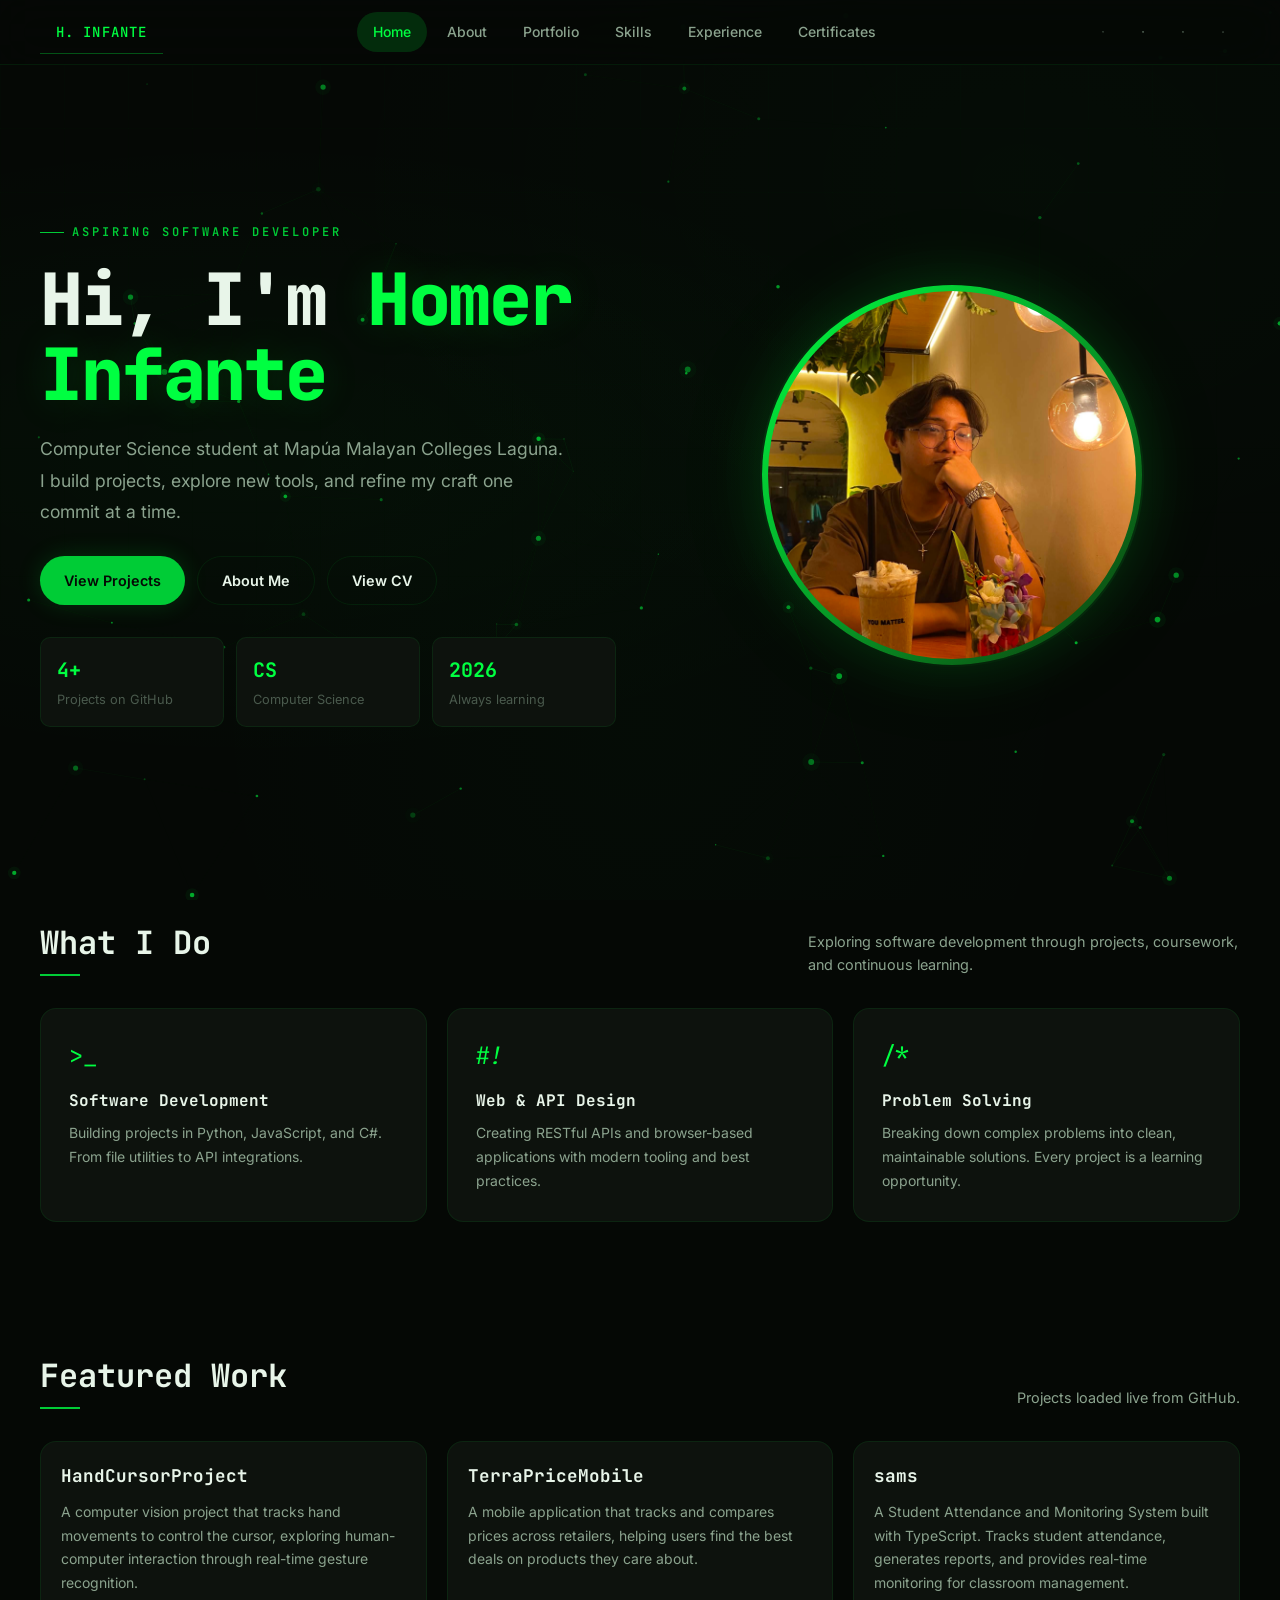
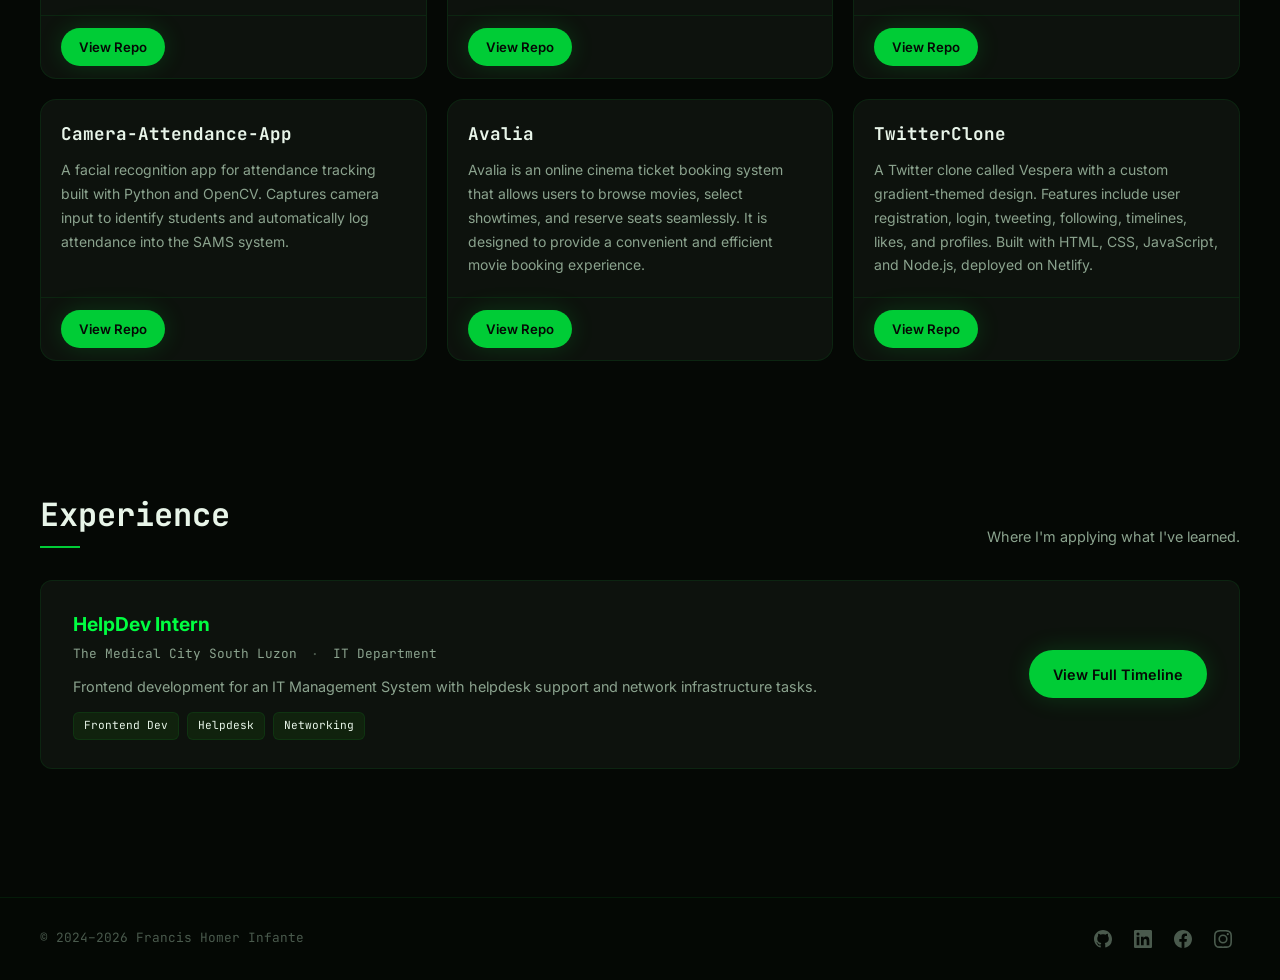
==== commit 6b49395b: "chore: update project data" ====
--- a/index.html
+++ b/index.html
@@ -133,7 +133,7 @@
     </div>
   </footer>
 
-  <script id="projects-data" type="application/json">{"lastUpdated":"2026-11-23T04:20:40.748Z","featured":[{"name":"HandCursorProject","description":"A computer vision project that tracks hand movements to control the cursor, exploring human-computer interaction through real-time gesture recognition.","language":"Python","tags":["Python","OpenCV","MediaPipe","Computer Vision"],"stars":0,"forks":0,"updatedAt":"2026-07-23T00:00:00Z","url":"https://github.com/FHOInfante/HandCursorProject","isExternal":false},{"name":"TerraPriceMobile","description":"A mobile application that tracks and compares prices across retailers, helping users find the best deals on products they care about.","language":"Python","tags":["Python","Kivy","Mobile","REST API"],"stars":0,"forks":0,"updatedAt":"2026-07-23T00:00:00Z","url":"https://github.com/FHOInfante/TerraPriceMobile","isExternal":false},{"name":"sams","description":"A Student Attendance and Monitoring System built with TypeScript. Tracks student attendance, generates reports, and provides real-time monitoring for classroom management.","language":"TypeScript","tags":["TypeScript","Node.js","Web App","Database"],"stars":2,"forks":0,"updatedAt":"2026-07-21T08:48:54Z","url":"https://github.com/kamachi-dev/sams","isExternal":false},{"name":"Camera-Attendance-App","description":"A facial recognition app for attendance tracking built with Python and OpenCV. Captures camera input to identify students and automatically log attendance into the SAMS system.","language":"Python","tags":["Python","OpenCV","Facial Recognition","Tkinter"],"stars":0,"forks":0,"updatedAt":"2026-07-14T00:00:00Z","url":"https://github.com/FHOInfante/Camera-Attendance-App","isExternal":false},{"name":"Avalia","description":"Avalia is an online cinema ticket booking system that allows users to browse movies, select showtimes, and reserve seats seamlessly. It is designed to provide a convenient and efficient movie booking experience.","language":"CSS","tags":["HTML","CSS","JavaScript","Web App"],"stars":0,"forks":2,"updatedAt":"2026-03-23T05:02:08Z","url":"https://github.com/mvillamante/Avalia","isExternal":true},{"name":"TwitterClone","description":"A Twitter clone called Vespera with a custom gradient-themed design. Features include user registration, login, tweeting, following, timelines, likes, and profiles. Built with HTML, CSS, JavaScript, and Node.js, deployed on Netlify.","language":"JavaScript","tags":["HTML","CSS","JavaScript","Node.js","Netlify"],"stars":0,"forks":1,"updatedAt":"2024-02-10T06:14:11Z","url":"https://github.com/mvillamante/TwitterClone","isExternal":false}],"projects":[{"name":"HandCursorProject","description":"A computer vision project that tracks hand movements to control the cursor, exploring human-computer interaction through real-time gesture recognition.","language":"Python","tags":["Python","OpenCV","MediaPipe","Computer Vision"],"stars":0,"forks":0,"updatedAt":"2026-07-23T00:00:00Z","url":"https://github.com/FHOInfante/HandCursorProject","isExternal":false},{"name":"TerraPriceMobile","description":"A mobile application that tracks and compares prices across retailers, helping users find the best deals on products they care about.","language":"Python","tags":["Python","Kivy","Mobile","REST API"],"stars":0,"forks":0,"updatedAt":"2026-07-23T00:00:00Z","url":"https://github.com/FHOInfante/TerraPriceMobile","isExternal":false},{"name":"sams","description":"A Student Attendance and Monitoring System built with TypeScript. Tracks student attendance, generates reports, and provides real-time monitoring for classroom management.","language":"TypeScript","tags":["TypeScript","Node.js","Web App","Database"],"stars":2,"forks":0,"updatedAt":"2026-07-21T08:48:54Z","url":"https://github.com/kamachi-dev/sams","isExternal":false},{"name":"Camera-Attendance-App","description":"A facial recognition app for attendance tracking built with Python and OpenCV. Captures camera input to identify students and automatically log attendance into the SAMS system.","language":"Python","tags":["Python","OpenCV","Facial Recognition","Tkinter"],"stars":0,"forks":0,"updatedAt":"2026-07-14T00:00:00Z","url":"https://github.com/FHOInfante/Camera-Attendance-App","isExternal":false},{"name":"Avalia","description":"Avalia is an online cinema ticket booking system that allows users to browse movies, select showtimes, and reserve seats seamlessly. It is designed to provide a convenient and efficient movie booking experience.","language":"CSS","tags":["HTML","CSS","JavaScript","Web App"],"stars":0,"forks":2,"updatedAt":"2026-03-23T05:02:08Z","url":"https://github.com/mvillamante/Avalia","isExternal":true},{"name":"TwitterClone","description":"A Twitter clone called Vespera with a custom gradient-themed design. Features include user registration, login, tweeting, following, timelines, likes, and profiles. Built with HTML, CSS, JavaScript, and Node.js, deployed on Netlify.","language":"JavaScript","tags":["HTML","CSS","JavaScript","Node.js","Netlify"],"stars":0,"forks":1,"updatedAt":"2024-02-10T06:14:11Z","url":"https://github.com/mvillamante/TwitterClone","isExternal":false}],"collaborations":[{"name":"Prof. Maria Santos","title":"CS Instructor","text":"Homer is a dedicated and curious learner. He approaches every challenge with determination and always seeks to understand the underlying principles."},{"name":"Juan Dela Cruz","title":"Classmate & Collaborator","text":"I had the pleasure of working with Homer on a group project. His attention to detail and ability to break down complex problems made him an invaluable team member."},{"name":"Engr. Robert Reyes","title":"Project Mentor","text":"Francis demonstrates strong analytical skills and a genuine passion for technology. He consistently goes above and beyond what is required."}],"certificates":[{"title":"Customer Centricity","issuer":"Wadhwani Foundation","description":"Learned customer-focused business strategies and how to build lasting customer relationships.","url":"Certificates/Wadhwani Foundation Certificate - 6a607f859ca40b8cfd703752.pdf","image":"website-photos/certificates/Wadhwani Foundation Certificate - Customer Centricity.jpg"},{"title":"Effective Speaking and Listening Skills","issuer":"Wadhwani Foundation","description":"Developed communication skills for effective verbal and non-verbal workplace interactions.","url":"Certificates/Wadhwani Foundation Certificate - 6a6080af9ca40b8cfd703b88.pdf","image":"website-photos/certificates/Wadhwani Foundation Certificate - Effective Speaking and Listening Skills.jpg"},{"title":"Finance Literacy","issuer":"Wadhwani Foundation","description":"Gained foundational knowledge in personal finance, budgeting, and financial planning.","url":"Certificates/Wadhwani Foundation Certificate - 6a60821b9ca40b8cfd70429e.pdf","image":"website-photos/certificates/Wadhwani Foundation Certificate - Finance Literacy.jpg"},{"title":"Impactful Writing Skills","issuer":"Wadhwani Foundation","description":"Mastered professional writing techniques for clear and persuasive business communication.","url":"Certificates/Wadhwani Foundation Certificate - 6a60dcc59ca40b8cfd71b5c9.pdf","image":"website-photos/certificates/Wadhwani Foundation Certificate - Impactful Writing Skills.jpg"},{"title":"Interpersonal Skills","issuer":"Wadhwani Foundation","description":"Built skills for effective teamwork, conflict resolution, and professional relationship management.","url":"Certificates/Wadhwani Foundation Certificate - 6a60dd899ca40b8cfd71b815.pdf","image":"website-photos/certificates/Wadhwani Foundation Certificate - Interpersonal Skills.jpg"},{"title":"Introduction to Entrepreneurship","issuer":"Wadhwani Foundation","description":"Explored the fundamentals of starting and managing a business venture.","url":"Certificates/Wadhwani Foundation Certificate - 6a60de3d9ca40b8cfd71bae3.pdf","image":"website-photos/certificates/Wadhwani Foundation Certificate - Introduction to Entrepreneurship.jpg"},{"title":"Online Communication and Data Security","issuer":"Wadhwani Foundation","description":"Learned best practices for secure online communication and data protection.","url":"Certificates/Wadhwani Foundation Certificate - 6a60dfdc9ca40b8cfd71bf9d.pdf","image":"website-photos/certificates/Wadhwani Foundation Certificate - Online Communication and Data Security.jpg"},{"title":"Problem Solving and Innovation","issuer":"Wadhwani Foundation","description":"Developed analytical thinking and creative problem-solving approaches for real-world challenges.","url":"Certificates/Wadhwani Foundation Certificate - 6a60e3149ca40b8cfd71c6db.pdf","image":"website-photos/certificates/Wadhwani Foundation Certificate - Problem Solving and Innovation.jpg"},{"title":"Professionalism","issuer":"Wadhwani Foundation","description":"Understood professional conduct, workplace ethics, and career development strategies.","url":"Certificates/Wadhwani Foundation Certificate - 6a61cd6c9ca40b8cfd74b287.pdf","image":"website-photos/certificates/Wadhwani Foundation Certificate - Professionalism.jpg"},{"title":"Self-Management","issuer":"Wadhwani Foundation","description":"Learned time management, goal setting, and personal productivity techniques.","url":"Certificates/Wadhwani Foundation Certificate - 6a61ce649ca40b8cfd74b5a9.pdf","image":"website-photos/certificates/Wadhwani Foundation Certificate - Self-Management.jpg"},{"title":"Self-Presentation","issuer":"Wadhwani Foundation","description":"Mastered personal branding and professional presentation skills for career success.","url":"Certificates/Wadhwani Foundation Certificate - 6a61cf169ca40b8cfd74b939.pdf","image":"website-photos/certificates/Wadhwani Foundation Certificate - Self-Presentation.jpg"},{"title":"Start-up Mindset","issuer":"Wadhwani Foundation","description":"Cultivated an entrepreneurial mindset with focus on innovation and opportunity recognition.","url":"Certificates/Wadhwani Foundation Certificate - 6a61cfd89ca40b8cfd74bf15.pdf","image":"website-photos/certificates/Wadhwani Foundation Certificate - Start-up Mindset.jpg"},{"title":"Work Productivity Tools","issuer":"Wadhwani Foundation","description":"Gained proficiency in modern productivity tools for efficient workplace collaboration.","url":"Certificates/Wadhwani Foundation Certificate - 6a61d0509ca40b8cfd74c211.pdf","image":"website-photos/certificates/Wadhwani Foundation Certificate - Work Productivity Tools.jpg"},{"title":"IBM Machine Learning","issuer":"Coursera","description":"Comprehensive ML course covering regression, classification, clustering, and recommendation systems.","url":"website-photos/certificates/Coursera_IBM_Machine_Learning-page-1.png","image":"website-photos/certificates/Coursera_IBM_Machine_Learning-page-1.png"},{"title":"Machine Learning","issuer":"Coursera","description":"Stanford-based course covering supervised learning, unsupervised learning, and best practices.","url":"website-photos/certificates/Coursera_Machine_Learning-page-1.png","image":"website-photos/certificates/Coursera_Machine_Learning-page-1.png"},{"title":"IBM AI Developer","issuer":"Coursera","description":"Professional certificate covering building and deploying AI applications with IBM tools.","url":"website-photos/certificates/Coursera IBM AI Developer.jpg","image":"website-photos/certificates/Coursera IBM AI Developer.jpg"}],"skills":[{"name":"Python","icon":"https://cdn.jsdelivr.net/gh/devicons/devicon/icons/python/python-original.svg","category":"Languages"},{"name":"JavaScript","icon":"https://cdn.jsdelivr.net/gh/devicons/devicon/icons/javascript/javascript-original.svg","category":"Languages"},{"name":"TypeScript","icon":"https://cdn.jsdelivr.net/gh/devicons/devicon/icons/typescript/typescript-original.svg","category":"Languages"},{"name":"HTML5","icon":"https://cdn.jsdelivr.net/gh/devicons/devicon/icons/html5/html5-original.svg","category":"Languages"},{"name":"CSS3","icon":"https://cdn.jsdelivr.net/gh/devicons/devicon/icons/css3/css3-original.svg","category":"Languages"},{"name":"C#","icon":"https://cdn.jsdelivr.net/gh/devicons/devicon/icons/csharp/csharp-original.svg","category":"Languages"},{"name":"MySQL","icon":"https://cdn.jsdelivr.net/gh/devicons/devicon/icons/mysql/mysql-original.svg","category":"Databases"},{"name":"PostgreSQL","icon":"https://cdn.jsdelivr.net/gh/devicons/devicon/icons/postgresql/postgresql-original.svg","category":"Databases"},{"name":"Git","icon":"https://cdn.jsdelivr.net/gh/devicons/devicon/icons/git/git-original.svg","category":"Tools"},{"name":"VS Code","icon":"https://cdn.jsdelivr.net/gh/devicons/devicon/icons/visualstudio/visualstudio-plain.svg","category":"Tools"},{"name":"Android Studio","icon":"https://cdn.jsdelivr.net/gh/devicons/devicon/icons/android/android-original.svg","category":"Tools"},{"name":"XAMPP","icon":"https://cdn.jsdelivr.net/gh/devicons/devicon/icons/apache/apache-original.svg","category":"Tools"},{"name":"Postman","icon":"https://cdn.jsdelivr.net/gh/devicons/devicon/icons/postman/postman-original.svg","category":"Tools"}]}</script>
+  <script id="projects-data" type="application/json">{"lastUpdated":"2026-11-24T07:17:21.791Z","featured":[{"name":"HandCursorProject","description":"A computer vision project that tracks hand movements to control the cursor, exploring human-computer interaction through real-time gesture recognition.","language":"Python","tags":["Python","OpenCV","MediaPipe","Computer Vision"],"stars":0,"forks":0,"updatedAt":"2026-07-23T00:00:00Z","url":"https://github.com/FHOInfante/HandCursorProject","isExternal":false},{"name":"TerraPriceMobile","description":"A mobile application that tracks and compares prices across retailers, helping users find the best deals on products they care about.","language":"Python","tags":["Python","Kivy","Mobile","REST API"],"stars":0,"forks":0,"updatedAt":"2026-07-23T00:00:00Z","url":"https://github.com/FHOInfante/TerraPriceMobile","isExternal":false},{"name":"sams","description":"A Student Attendance and Monitoring System built with TypeScript. Tracks student attendance, generates reports, and provides real-time monitoring for classroom management.","language":"TypeScript","tags":["TypeScript","Node.js","Web App","Database"],"stars":2,"forks":0,"updatedAt":"2026-07-21T08:48:54Z","url":"https://github.com/kamachi-dev/sams","isExternal":false},{"name":"Camera-Attendance-App","description":"A facial recognition app for attendance tracking built with Python and OpenCV. Captures camera input to identify students and automatically log attendance into the SAMS system.","language":"Python","tags":["Python","OpenCV","Facial Recognition","Tkinter"],"stars":0,"forks":0,"updatedAt":"2026-07-14T00:00:00Z","url":"https://github.com/FHOInfante/Camera-Attendance-App","isExternal":false},{"name":"Avalia","description":"Avalia is an online cinema ticket booking system that allows users to browse movies, select showtimes, and reserve seats seamlessly. It is designed to provide a convenient and efficient movie booking experience.","language":"CSS","tags":["HTML","CSS","JavaScript","Web App"],"stars":0,"forks":2,"updatedAt":"2026-03-23T05:02:08Z","url":"https://github.com/mvillamante/Avalia","isExternal":true},{"name":"TwitterClone","description":"A Twitter clone called Vespera with a custom gradient-themed design. Features include user registration, login, tweeting, following, timelines, likes, and profiles. Built with HTML, CSS, JavaScript, and Node.js, deployed on Netlify.","language":"JavaScript","tags":["HTML","CSS","JavaScript","Node.js","Netlify"],"stars":0,"forks":1,"updatedAt":"2024-02-10T06:14:11Z","url":"https://github.com/mvillamante/TwitterClone","isExternal":false}],"projects":[{"name":"HandCursorProject","description":"A computer vision project that tracks hand movements to control the cursor, exploring human-computer interaction through real-time gesture recognition.","language":"Python","tags":["Python","OpenCV","MediaPipe","Computer Vision"],"stars":0,"forks":0,"updatedAt":"2026-07-23T00:00:00Z","url":"https://github.com/FHOInfante/HandCursorProject","isExternal":false},{"name":"TerraPriceMobile","description":"A mobile application that tracks and compares prices across retailers, helping users find the best deals on products they care about.","language":"Python","tags":["Python","Kivy","Mobile","REST API"],"stars":0,"forks":0,"updatedAt":"2026-07-23T00:00:00Z","url":"https://github.com/FHOInfante/TerraPriceMobile","isExternal":false},{"name":"sams","description":"A Student Attendance and Monitoring System built with TypeScript. Tracks student attendance, generates reports, and provides real-time monitoring for classroom management.","language":"TypeScript","tags":["TypeScript","Node.js","Web App","Database"],"stars":2,"forks":0,"updatedAt":"2026-07-21T08:48:54Z","url":"https://github.com/kamachi-dev/sams","isExternal":false},{"name":"Camera-Attendance-App","description":"A facial recognition app for attendance tracking built with Python and OpenCV. Captures camera input to identify students and automatically log attendance into the SAMS system.","language":"Python","tags":["Python","OpenCV","Facial Recognition","Tkinter"],"stars":0,"forks":0,"updatedAt":"2026-07-14T00:00:00Z","url":"https://github.com/FHOInfante/Camera-Attendance-App","isExternal":false},{"name":"Avalia","description":"Avalia is an online cinema ticket booking system that allows users to browse movies, select showtimes, and reserve seats seamlessly. It is designed to provide a convenient and efficient movie booking experience.","language":"CSS","tags":["HTML","CSS","JavaScript","Web App"],"stars":0,"forks":2,"updatedAt":"2026-03-23T05:02:08Z","url":"https://github.com/mvillamante/Avalia","isExternal":true},{"name":"TwitterClone","description":"A Twitter clone called Vespera with a custom gradient-themed design. Features include user registration, login, tweeting, following, timelines, likes, and profiles. Built with HTML, CSS, JavaScript, and Node.js, deployed on Netlify.","language":"JavaScript","tags":["HTML","CSS","JavaScript","Node.js","Netlify"],"stars":0,"forks":1,"updatedAt":"2024-02-10T06:14:11Z","url":"https://github.com/mvillamante/TwitterClone","isExternal":false}],"collaborations":[{"name":"Prof. Maria Santos","title":"CS Instructor","text":"Homer is a dedicated and curious learner. He approaches every challenge with determination and always seeks to understand the underlying principles."},{"name":"Juan Dela Cruz","title":"Classmate & Collaborator","text":"I had the pleasure of working with Homer on a group project. His attention to detail and ability to break down complex problems made him an invaluable team member."},{"name":"Engr. Robert Reyes","title":"Project Mentor","text":"Francis demonstrates strong analytical skills and a genuine passion for technology. He consistently goes above and beyond what is required."}],"certificates":[{"title":"Customer Centricity","issuer":"Wadhwani Foundation","description":"Learned customer-focused business strategies and how to build lasting customer relationships.","url":"Certificates/Wadhwani Foundation Certificate - 6a607f859ca40b8cfd703752.pdf","image":"website-photos/certificates/Wadhwani Foundation Certificate - Customer Centricity.jpg"},{"title":"Effective Speaking and Listening Skills","issuer":"Wadhwani Foundation","description":"Developed communication skills for effective verbal and non-verbal workplace interactions.","url":"Certificates/Wadhwani Foundation Certificate - 6a6080af9ca40b8cfd703b88.pdf","image":"website-photos/certificates/Wadhwani Foundation Certificate - Effective Speaking and Listening Skills.jpg"},{"title":"Finance Literacy","issuer":"Wadhwani Foundation","description":"Gained foundational knowledge in personal finance, budgeting, and financial planning.","url":"Certificates/Wadhwani Foundation Certificate - 6a60821b9ca40b8cfd70429e.pdf","image":"website-photos/certificates/Wadhwani Foundation Certificate - Finance Literacy.jpg"},{"title":"Impactful Writing Skills","issuer":"Wadhwani Foundation","description":"Mastered professional writing techniques for clear and persuasive business communication.","url":"Certificates/Wadhwani Foundation Certificate - 6a60dcc59ca40b8cfd71b5c9.pdf","image":"website-photos/certificates/Wadhwani Foundation Certificate - Impactful Writing Skills.jpg"},{"title":"Interpersonal Skills","issuer":"Wadhwani Foundation","description":"Built skills for effective teamwork, conflict resolution, and professional relationship management.","url":"Certificates/Wadhwani Foundation Certificate - 6a60dd899ca40b8cfd71b815.pdf","image":"website-photos/certificates/Wadhwani Foundation Certificate - Interpersonal Skills.jpg"},{"title":"Introduction to Entrepreneurship","issuer":"Wadhwani Foundation","description":"Explored the fundamentals of starting and managing a business venture.","url":"Certificates/Wadhwani Foundation Certificate - 6a60de3d9ca40b8cfd71bae3.pdf","image":"website-photos/certificates/Wadhwani Foundation Certificate - Introduction to Entrepreneurship.jpg"},{"title":"Online Communication and Data Security","issuer":"Wadhwani Foundation","description":"Learned best practices for secure online communication and data protection.","url":"Certificates/Wadhwani Foundation Certificate - 6a60dfdc9ca40b8cfd71bf9d.pdf","image":"website-photos/certificates/Wadhwani Foundation Certificate - Online Communication and Data Security.jpg"},{"title":"Problem Solving and Innovation","issuer":"Wadhwani Foundation","description":"Developed analytical thinking and creative problem-solving approaches for real-world challenges.","url":"Certificates/Wadhwani Foundation Certificate - 6a60e3149ca40b8cfd71c6db.pdf","image":"website-photos/certificates/Wadhwani Foundation Certificate - Problem Solving and Innovation.jpg"},{"title":"Professionalism","issuer":"Wadhwani Foundation","description":"Understood professional conduct, workplace ethics, and career development strategies.","url":"Certificates/Wadhwani Foundation Certificate - 6a61cd6c9ca40b8cfd74b287.pdf","image":"website-photos/certificates/Wadhwani Foundation Certificate - Professionalism.jpg"},{"title":"Self-Management","issuer":"Wadhwani Foundation","description":"Learned time management, goal setting, and personal productivity techniques.","url":"Certificates/Wadhwani Foundation Certificate - 6a61ce649ca40b8cfd74b5a9.pdf","image":"website-photos/certificates/Wadhwani Foundation Certificate - Self-Management.jpg"},{"title":"Self-Presentation","issuer":"Wadhwani Foundation","description":"Mastered personal branding and professional presentation skills for career success.","url":"Certificates/Wadhwani Foundation Certificate - 6a61cf169ca40b8cfd74b939.pdf","image":"website-photos/certificates/Wadhwani Foundation Certificate - Self-Presentation.jpg"},{"title":"Start-up Mindset","issuer":"Wadhwani Foundation","description":"Cultivated an entrepreneurial mindset with focus on innovation and opportunity recognition.","url":"Certificates/Wadhwani Foundation Certificate - 6a61cfd89ca40b8cfd74bf15.pdf","image":"website-photos/certificates/Wadhwani Foundation Certificate - Start-up Mindset.jpg"},{"title":"Work Productivity Tools","issuer":"Wadhwani Foundation","description":"Gained proficiency in modern productivity tools for efficient workplace collaboration.","url":"Certificates/Wadhwani Foundation Certificate - 6a61d0509ca40b8cfd74c211.pdf","image":"website-photos/certificates/Wadhwani Foundation Certificate - Work Productivity Tools.jpg"},{"title":"IBM Machine Learning","issuer":"Coursera","description":"Comprehensive ML course covering regression, classification, clustering, and recommendation systems.","url":"website-photos/certificates/Coursera_IBM_Machine_Learning-page-1.png","image":"website-photos/certificates/Coursera_IBM_Machine_Learning-page-1.png"},{"title":"Machine Learning","issuer":"Coursera","description":"Stanford-based course covering supervised learning, unsupervised learning, and best practices.","url":"website-photos/certificates/Coursera_Machine_Learning-page-1.png","image":"website-photos/certificates/Coursera_Machine_Learning-page-1.png"},{"title":"IBM AI Developer","issuer":"Coursera","description":"Professional certificate covering building and deploying AI applications with IBM tools.","url":"website-photos/certificates/Coursera IBM AI Developer.jpg","image":"website-photos/certificates/Coursera IBM AI Developer.jpg"}],"skills":[{"name":"Python","icon":"https://cdn.jsdelivr.net/gh/devicons/devicon/icons/python/python-original.svg","category":"Languages"},{"name":"JavaScript","icon":"https://cdn.jsdelivr.net/gh/devicons/devicon/icons/javascript/javascript-original.svg","category":"Languages"},{"name":"TypeScript","icon":"https://cdn.jsdelivr.net/gh/devicons/devicon/icons/typescript/typescript-original.svg","category":"Languages"},{"name":"HTML5","icon":"https://cdn.jsdelivr.net/gh/devicons/devicon/icons/html5/html5-original.svg","category":"Languages"},{"name":"CSS3","icon":"https://cdn.jsdelivr.net/gh/devicons/devicon/icons/css3/css3-original.svg","category":"Languages"},{"name":"C#","icon":"https://cdn.jsdelivr.net/gh/devicons/devicon/icons/csharp/csharp-original.svg","category":"Languages"},{"name":"MySQL","icon":"https://cdn.jsdelivr.net/gh/devicons/devicon/icons/mysql/mysql-original.svg","category":"Databases"},{"name":"PostgreSQL","icon":"https://cdn.jsdelivr.net/gh/devicons/devicon/icons/postgresql/postgresql-original.svg","category":"Databases"},{"name":"Git","icon":"https://cdn.jsdelivr.net/gh/devicons/devicon/icons/git/git-original.svg","category":"Tools"},{"name":"VS Code","icon":"https://cdn.jsdelivr.net/gh/devicons/devicon/icons/visualstudio/visualstudio-plain.svg","category":"Tools"},{"name":"Android Studio","icon":"https://cdn.jsdelivr.net/gh/devicons/devicon/icons/android/android-original.svg","category":"Tools"},{"name":"XAMPP","icon":"https://cdn.jsdelivr.net/gh/devicons/devicon/icons/apache/apache-original.svg","category":"Tools"},{"name":"Postman","icon":"https://cdn.jsdelivr.net/gh/devicons/devicon/icons/postman/postman-original.svg","category":"Tools"}]}</script>
   <script src="bg-animation.js"></script>
   <script>
     (function() {
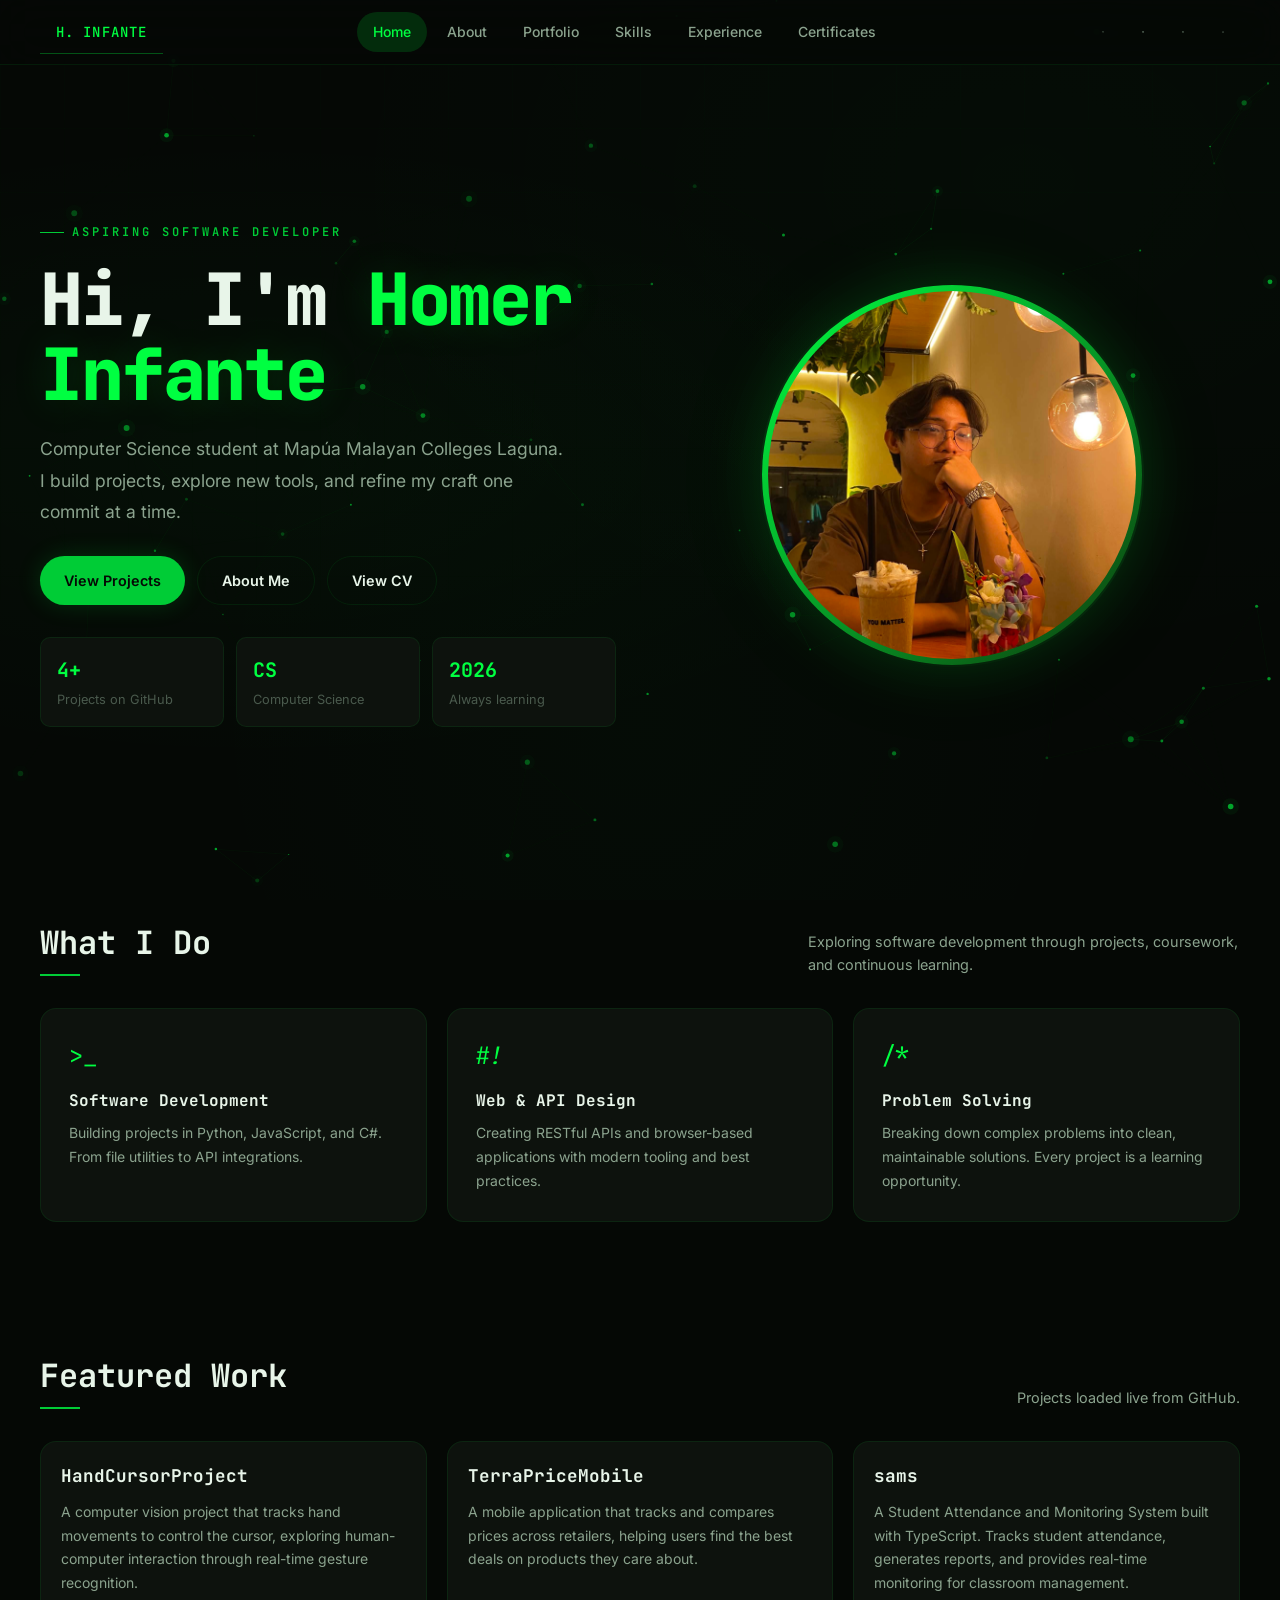
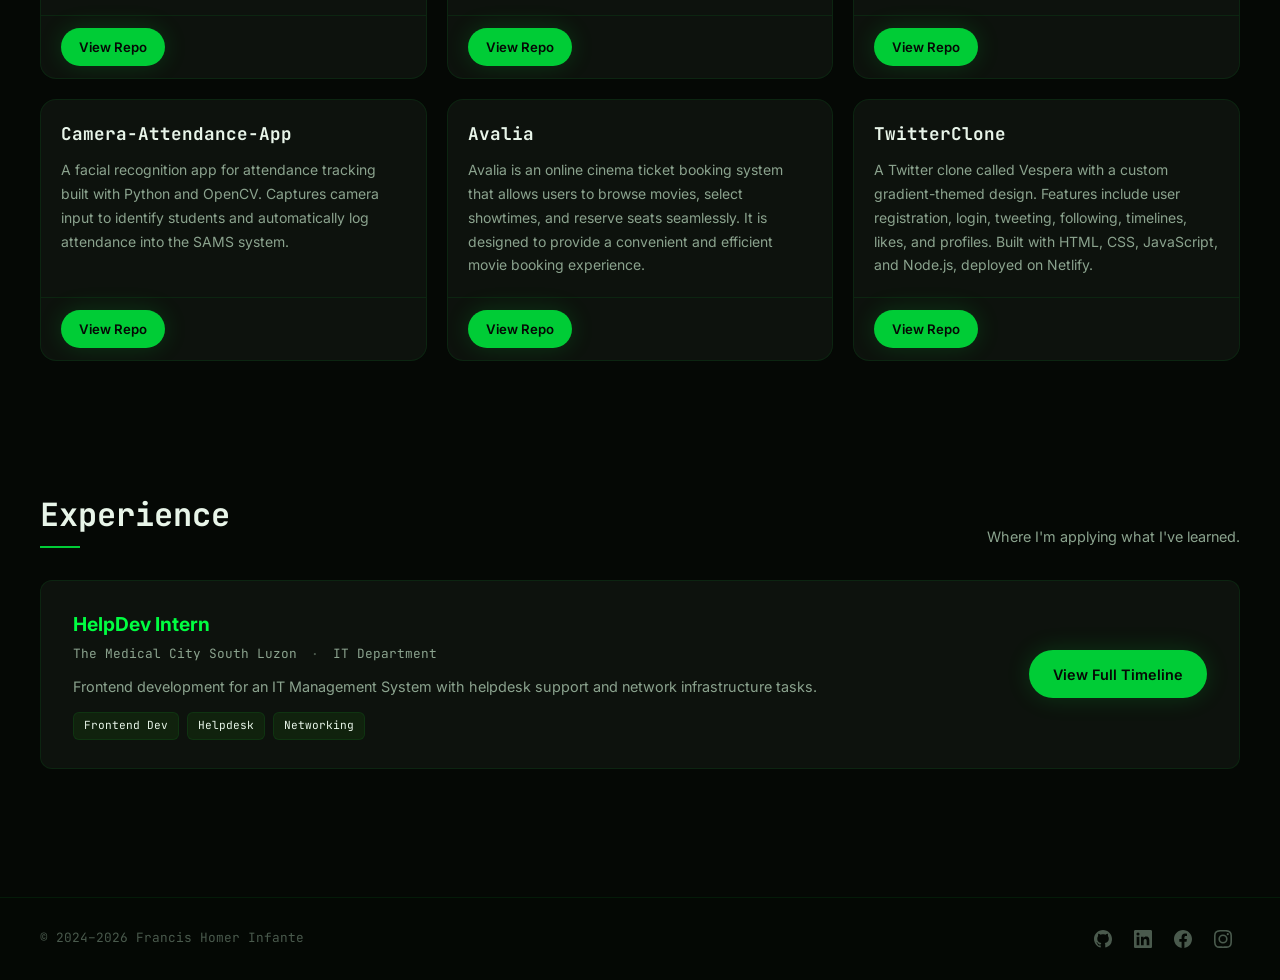
==== commit 1bd7f306: "chore: update project data" ====
--- a/index.html
+++ b/index.html
@@ -133,7 +133,7 @@
     </div>
   </footer>
 
-  <script id="projects-data" type="application/json">{"lastUpdated":"2026-11-24T07:17:21.791Z","featured":[{"name":"HandCursorProject","description":"A computer vision project that tracks hand movements to control the cursor, exploring human-computer interaction through real-time gesture recognition.","language":"Python","tags":["Python","OpenCV","MediaPipe","Computer Vision"],"stars":0,"forks":0,"updatedAt":"2026-07-23T00:00:00Z","url":"https://github.com/FHOInfante/HandCursorProject","isExternal":false},{"name":"TerraPriceMobile","description":"A mobile application that tracks and compares prices across retailers, helping users find the best deals on products they care about.","language":"Python","tags":["Python","Kivy","Mobile","REST API"],"stars":0,"forks":0,"updatedAt":"2026-07-23T00:00:00Z","url":"https://github.com/FHOInfante/TerraPriceMobile","isExternal":false},{"name":"sams","description":"A Student Attendance and Monitoring System built with TypeScript. Tracks student attendance, generates reports, and provides real-time monitoring for classroom management.","language":"TypeScript","tags":["TypeScript","Node.js","Web App","Database"],"stars":2,"forks":0,"updatedAt":"2026-07-21T08:48:54Z","url":"https://github.com/kamachi-dev/sams","isExternal":false},{"name":"Camera-Attendance-App","description":"A facial recognition app for attendance tracking built with Python and OpenCV. Captures camera input to identify students and automatically log attendance into the SAMS system.","language":"Python","tags":["Python","OpenCV","Facial Recognition","Tkinter"],"stars":0,"forks":0,"updatedAt":"2026-07-14T00:00:00Z","url":"https://github.com/FHOInfante/Camera-Attendance-App","isExternal":false},{"name":"Avalia","description":"Avalia is an online cinema ticket booking system that allows users to browse movies, select showtimes, and reserve seats seamlessly. It is designed to provide a convenient and efficient movie booking experience.","language":"CSS","tags":["HTML","CSS","JavaScript","Web App"],"stars":0,"forks":2,"updatedAt":"2026-03-23T05:02:08Z","url":"https://github.com/mvillamante/Avalia","isExternal":true},{"name":"TwitterClone","description":"A Twitter clone called Vespera with a custom gradient-themed design. Features include user registration, login, tweeting, following, timelines, likes, and profiles. Built with HTML, CSS, JavaScript, and Node.js, deployed on Netlify.","language":"JavaScript","tags":["HTML","CSS","JavaScript","Node.js","Netlify"],"stars":0,"forks":1,"updatedAt":"2024-02-10T06:14:11Z","url":"https://github.com/mvillamante/TwitterClone","isExternal":false}],"projects":[{"name":"HandCursorProject","description":"A computer vision project that tracks hand movements to control the cursor, exploring human-computer interaction through real-time gesture recognition.","language":"Python","tags":["Python","OpenCV","MediaPipe","Computer Vision"],"stars":0,"forks":0,"updatedAt":"2026-07-23T00:00:00Z","url":"https://github.com/FHOInfante/HandCursorProject","isExternal":false},{"name":"TerraPriceMobile","description":"A mobile application that tracks and compares prices across retailers, helping users find the best deals on products they care about.","language":"Python","tags":["Python","Kivy","Mobile","REST API"],"stars":0,"forks":0,"updatedAt":"2026-07-23T00:00:00Z","url":"https://github.com/FHOInfante/TerraPriceMobile","isExternal":false},{"name":"sams","description":"A Student Attendance and Monitoring System built with TypeScript. Tracks student attendance, generates reports, and provides real-time monitoring for classroom management.","language":"TypeScript","tags":["TypeScript","Node.js","Web App","Database"],"stars":2,"forks":0,"updatedAt":"2026-07-21T08:48:54Z","url":"https://github.com/kamachi-dev/sams","isExternal":false},{"name":"Camera-Attendance-App","description":"A facial recognition app for attendance tracking built with Python and OpenCV. Captures camera input to identify students and automatically log attendance into the SAMS system.","language":"Python","tags":["Python","OpenCV","Facial Recognition","Tkinter"],"stars":0,"forks":0,"updatedAt":"2026-07-14T00:00:00Z","url":"https://github.com/FHOInfante/Camera-Attendance-App","isExternal":false},{"name":"Avalia","description":"Avalia is an online cinema ticket booking system that allows users to browse movies, select showtimes, and reserve seats seamlessly. It is designed to provide a convenient and efficient movie booking experience.","language":"CSS","tags":["HTML","CSS","JavaScript","Web App"],"stars":0,"forks":2,"updatedAt":"2026-03-23T05:02:08Z","url":"https://github.com/mvillamante/Avalia","isExternal":true},{"name":"TwitterClone","description":"A Twitter clone called Vespera with a custom gradient-themed design. Features include user registration, login, tweeting, following, timelines, likes, and profiles. Built with HTML, CSS, JavaScript, and Node.js, deployed on Netlify.","language":"JavaScript","tags":["HTML","CSS","JavaScript","Node.js","Netlify"],"stars":0,"forks":1,"updatedAt":"2024-02-10T06:14:11Z","url":"https://github.com/mvillamante/TwitterClone","isExternal":false}],"collaborations":[{"name":"Prof. Maria Santos","title":"CS Instructor","text":"Homer is a dedicated and curious learner. He approaches every challenge with determination and always seeks to understand the underlying principles."},{"name":"Juan Dela Cruz","title":"Classmate & Collaborator","text":"I had the pleasure of working with Homer on a group project. His attention to detail and ability to break down complex problems made him an invaluable team member."},{"name":"Engr. Robert Reyes","title":"Project Mentor","text":"Francis demonstrates strong analytical skills and a genuine passion for technology. He consistently goes above and beyond what is required."}],"certificates":[{"title":"Customer Centricity","issuer":"Wadhwani Foundation","description":"Learned customer-focused business strategies and how to build lasting customer relationships.","url":"Certificates/Wadhwani Foundation Certificate - 6a607f859ca40b8cfd703752.pdf","image":"website-photos/certificates/Wadhwani Foundation Certificate - Customer Centricity.jpg"},{"title":"Effective Speaking and Listening Skills","issuer":"Wadhwani Foundation","description":"Developed communication skills for effective verbal and non-verbal workplace interactions.","url":"Certificates/Wadhwani Foundation Certificate - 6a6080af9ca40b8cfd703b88.pdf","image":"website-photos/certificates/Wadhwani Foundation Certificate - Effective Speaking and Listening Skills.jpg"},{"title":"Finance Literacy","issuer":"Wadhwani Foundation","description":"Gained foundational knowledge in personal finance, budgeting, and financial planning.","url":"Certificates/Wadhwani Foundation Certificate - 6a60821b9ca40b8cfd70429e.pdf","image":"website-photos/certificates/Wadhwani Foundation Certificate - Finance Literacy.jpg"},{"title":"Impactful Writing Skills","issuer":"Wadhwani Foundation","description":"Mastered professional writing techniques for clear and persuasive business communication.","url":"Certificates/Wadhwani Foundation Certificate - 6a60dcc59ca40b8cfd71b5c9.pdf","image":"website-photos/certificates/Wadhwani Foundation Certificate - Impactful Writing Skills.jpg"},{"title":"Interpersonal Skills","issuer":"Wadhwani Foundation","description":"Built skills for effective teamwork, conflict resolution, and professional relationship management.","url":"Certificates/Wadhwani Foundation Certificate - 6a60dd899ca40b8cfd71b815.pdf","image":"website-photos/certificates/Wadhwani Foundation Certificate - Interpersonal Skills.jpg"},{"title":"Introduction to Entrepreneurship","issuer":"Wadhwani Foundation","description":"Explored the fundamentals of starting and managing a business venture.","url":"Certificates/Wadhwani Foundation Certificate - 6a60de3d9ca40b8cfd71bae3.pdf","image":"website-photos/certificates/Wadhwani Foundation Certificate - Introduction to Entrepreneurship.jpg"},{"title":"Online Communication and Data Security","issuer":"Wadhwani Foundation","description":"Learned best practices for secure online communication and data protection.","url":"Certificates/Wadhwani Foundation Certificate - 6a60dfdc9ca40b8cfd71bf9d.pdf","image":"website-photos/certificates/Wadhwani Foundation Certificate - Online Communication and Data Security.jpg"},{"title":"Problem Solving and Innovation","issuer":"Wadhwani Foundation","description":"Developed analytical thinking and creative problem-solving approaches for real-world challenges.","url":"Certificates/Wadhwani Foundation Certificate - 6a60e3149ca40b8cfd71c6db.pdf","image":"website-photos/certificates/Wadhwani Foundation Certificate - Problem Solving and Innovation.jpg"},{"title":"Professionalism","issuer":"Wadhwani Foundation","description":"Understood professional conduct, workplace ethics, and career development strategies.","url":"Certificates/Wadhwani Foundation Certificate - 6a61cd6c9ca40b8cfd74b287.pdf","image":"website-photos/certificates/Wadhwani Foundation Certificate - Professionalism.jpg"},{"title":"Self-Management","issuer":"Wadhwani Foundation","description":"Learned time management, goal setting, and personal productivity techniques.","url":"Certificates/Wadhwani Foundation Certificate - 6a61ce649ca40b8cfd74b5a9.pdf","image":"website-photos/certificates/Wadhwani Foundation Certificate - Self-Management.jpg"},{"title":"Self-Presentation","issuer":"Wadhwani Foundation","description":"Mastered personal branding and professional presentation skills for career success.","url":"Certificates/Wadhwani Foundation Certificate - 6a61cf169ca40b8cfd74b939.pdf","image":"website-photos/certificates/Wadhwani Foundation Certificate - Self-Presentation.jpg"},{"title":"Start-up Mindset","issuer":"Wadhwani Foundation","description":"Cultivated an entrepreneurial mindset with focus on innovation and opportunity recognition.","url":"Certificates/Wadhwani Foundation Certificate - 6a61cfd89ca40b8cfd74bf15.pdf","image":"website-photos/certificates/Wadhwani Foundation Certificate - Start-up Mindset.jpg"},{"title":"Work Productivity Tools","issuer":"Wadhwani Foundation","description":"Gained proficiency in modern productivity tools for efficient workplace collaboration.","url":"Certificates/Wadhwani Foundation Certificate - 6a61d0509ca40b8cfd74c211.pdf","image":"website-photos/certificates/Wadhwani Foundation Certificate - Work Productivity Tools.jpg"},{"title":"IBM Machine Learning","issuer":"Coursera","description":"Comprehensive ML course covering regression, classification, clustering, and recommendation systems.","url":"website-photos/certificates/Coursera_IBM_Machine_Learning-page-1.png","image":"website-photos/certificates/Coursera_IBM_Machine_Learning-page-1.png"},{"title":"Machine Learning","issuer":"Coursera","description":"Stanford-based course covering supervised learning, unsupervised learning, and best practices.","url":"website-photos/certificates/Coursera_Machine_Learning-page-1.png","image":"website-photos/certificates/Coursera_Machine_Learning-page-1.png"},{"title":"IBM AI Developer","issuer":"Coursera","description":"Professional certificate covering building and deploying AI applications with IBM tools.","url":"website-photos/certificates/Coursera IBM AI Developer.jpg","image":"website-photos/certificates/Coursera IBM AI Developer.jpg"}],"skills":[{"name":"Python","icon":"https://cdn.jsdelivr.net/gh/devicons/devicon/icons/python/python-original.svg","category":"Languages"},{"name":"JavaScript","icon":"https://cdn.jsdelivr.net/gh/devicons/devicon/icons/javascript/javascript-original.svg","category":"Languages"},{"name":"TypeScript","icon":"https://cdn.jsdelivr.net/gh/devicons/devicon/icons/typescript/typescript-original.svg","category":"Languages"},{"name":"HTML5","icon":"https://cdn.jsdelivr.net/gh/devicons/devicon/icons/html5/html5-original.svg","category":"Languages"},{"name":"CSS3","icon":"https://cdn.jsdelivr.net/gh/devicons/devicon/icons/css3/css3-original.svg","category":"Languages"},{"name":"C#","icon":"https://cdn.jsdelivr.net/gh/devicons/devicon/icons/csharp/csharp-original.svg","category":"Languages"},{"name":"MySQL","icon":"https://cdn.jsdelivr.net/gh/devicons/devicon/icons/mysql/mysql-original.svg","category":"Databases"},{"name":"PostgreSQL","icon":"https://cdn.jsdelivr.net/gh/devicons/devicon/icons/postgresql/postgresql-original.svg","category":"Databases"},{"name":"Git","icon":"https://cdn.jsdelivr.net/gh/devicons/devicon/icons/git/git-original.svg","category":"Tools"},{"name":"VS Code","icon":"https://cdn.jsdelivr.net/gh/devicons/devicon/icons/visualstudio/visualstudio-plain.svg","category":"Tools"},{"name":"Android Studio","icon":"https://cdn.jsdelivr.net/gh/devicons/devicon/icons/android/android-original.svg","category":"Tools"},{"name":"XAMPP","icon":"https://cdn.jsdelivr.net/gh/devicons/devicon/icons/apache/apache-original.svg","category":"Tools"},{"name":"Postman","icon":"https://cdn.jsdelivr.net/gh/devicons/devicon/icons/postman/postman-original.svg","category":"Tools"}]}</script>
+  <script id="projects-data" type="application/json">{"lastUpdated":"2026-11-25T05:50:21.280Z","featured":[{"name":"HandCursorProject","description":"A computer vision project that tracks hand movements to control the cursor, exploring human-computer interaction through real-time gesture recognition.","language":"Python","tags":["Python","OpenCV","MediaPipe","Computer Vision"],"stars":0,"forks":0,"updatedAt":"2026-07-23T00:00:00Z","url":"https://github.com/FHOInfante/HandCursorProject","isExternal":false},{"name":"TerraPriceMobile","description":"A mobile application that tracks and compares prices across retailers, helping users find the best deals on products they care about.","language":"Python","tags":["Python","Kivy","Mobile","REST API"],"stars":0,"forks":0,"updatedAt":"2026-07-23T00:00:00Z","url":"https://github.com/FHOInfante/TerraPriceMobile","isExternal":false},{"name":"sams","description":"A Student Attendance and Monitoring System built with TypeScript. Tracks student attendance, generates reports, and provides real-time monitoring for classroom management.","language":"TypeScript","tags":["TypeScript","Node.js","Web App","Database"],"stars":2,"forks":0,"updatedAt":"2026-07-21T08:48:54Z","url":"https://github.com/kamachi-dev/sams","isExternal":false},{"name":"Camera-Attendance-App","description":"A facial recognition app for attendance tracking built with Python and OpenCV. Captures camera input to identify students and automatically log attendance into the SAMS system.","language":"Python","tags":["Python","OpenCV","Facial Recognition","Tkinter"],"stars":0,"forks":0,"updatedAt":"2026-07-14T00:00:00Z","url":"https://github.com/FHOInfante/Camera-Attendance-App","isExternal":false},{"name":"Avalia","description":"Avalia is an online cinema ticket booking system that allows users to browse movies, select showtimes, and reserve seats seamlessly. It is designed to provide a convenient and efficient movie booking experience.","language":"CSS","tags":["HTML","CSS","JavaScript","Web App"],"stars":0,"forks":2,"updatedAt":"2026-03-23T05:02:08Z","url":"https://github.com/mvillamante/Avalia","isExternal":true},{"name":"TwitterClone","description":"A Twitter clone called Vespera with a custom gradient-themed design. Features include user registration, login, tweeting, following, timelines, likes, and profiles. Built with HTML, CSS, JavaScript, and Node.js, deployed on Netlify.","language":"JavaScript","tags":["HTML","CSS","JavaScript","Node.js","Netlify"],"stars":0,"forks":1,"updatedAt":"2024-02-10T06:14:11Z","url":"https://github.com/mvillamante/TwitterClone","isExternal":false}],"projects":[{"name":"HandCursorProject","description":"A computer vision project that tracks hand movements to control the cursor, exploring human-computer interaction through real-time gesture recognition.","language":"Python","tags":["Python","OpenCV","MediaPipe","Computer Vision"],"stars":0,"forks":0,"updatedAt":"2026-07-23T00:00:00Z","url":"https://github.com/FHOInfante/HandCursorProject","isExternal":false},{"name":"TerraPriceMobile","description":"A mobile application that tracks and compares prices across retailers, helping users find the best deals on products they care about.","language":"Python","tags":["Python","Kivy","Mobile","REST API"],"stars":0,"forks":0,"updatedAt":"2026-07-23T00:00:00Z","url":"https://github.com/FHOInfante/TerraPriceMobile","isExternal":false},{"name":"sams","description":"A Student Attendance and Monitoring System built with TypeScript. Tracks student attendance, generates reports, and provides real-time monitoring for classroom management.","language":"TypeScript","tags":["TypeScript","Node.js","Web App","Database"],"stars":2,"forks":0,"updatedAt":"2026-07-21T08:48:54Z","url":"https://github.com/kamachi-dev/sams","isExternal":false},{"name":"Camera-Attendance-App","description":"A facial recognition app for attendance tracking built with Python and OpenCV. Captures camera input to identify students and automatically log attendance into the SAMS system.","language":"Python","tags":["Python","OpenCV","Facial Recognition","Tkinter"],"stars":0,"forks":0,"updatedAt":"2026-07-14T00:00:00Z","url":"https://github.com/FHOInfante/Camera-Attendance-App","isExternal":false},{"name":"Avalia","description":"Avalia is an online cinema ticket booking system that allows users to browse movies, select showtimes, and reserve seats seamlessly. It is designed to provide a convenient and efficient movie booking experience.","language":"CSS","tags":["HTML","CSS","JavaScript","Web App"],"stars":0,"forks":2,"updatedAt":"2026-03-23T05:02:08Z","url":"https://github.com/mvillamante/Avalia","isExternal":true},{"name":"TwitterClone","description":"A Twitter clone called Vespera with a custom gradient-themed design. Features include user registration, login, tweeting, following, timelines, likes, and profiles. Built with HTML, CSS, JavaScript, and Node.js, deployed on Netlify.","language":"JavaScript","tags":["HTML","CSS","JavaScript","Node.js","Netlify"],"stars":0,"forks":1,"updatedAt":"2024-02-10T06:14:11Z","url":"https://github.com/mvillamante/TwitterClone","isExternal":false}],"collaborations":[{"name":"Prof. Maria Santos","title":"CS Instructor","text":"Homer is a dedicated and curious learner. He approaches every challenge with determination and always seeks to understand the underlying principles."},{"name":"Juan Dela Cruz","title":"Classmate & Collaborator","text":"I had the pleasure of working with Homer on a group project. His attention to detail and ability to break down complex problems made him an invaluable team member."},{"name":"Engr. Robert Reyes","title":"Project Mentor","text":"Francis demonstrates strong analytical skills and a genuine passion for technology. He consistently goes above and beyond what is required."}],"certificates":[{"title":"Customer Centricity","issuer":"Wadhwani Foundation","description":"Learned customer-focused business strategies and how to build lasting customer relationships.","url":"Certificates/Wadhwani Foundation Certificate - 6a607f859ca40b8cfd703752.pdf","image":"website-photos/certificates/Wadhwani Foundation Certificate - Customer Centricity.jpg"},{"title":"Effective Speaking and Listening Skills","issuer":"Wadhwani Foundation","description":"Developed communication skills for effective verbal and non-verbal workplace interactions.","url":"Certificates/Wadhwani Foundation Certificate - 6a6080af9ca40b8cfd703b88.pdf","image":"website-photos/certificates/Wadhwani Foundation Certificate - Effective Speaking and Listening Skills.jpg"},{"title":"Finance Literacy","issuer":"Wadhwani Foundation","description":"Gained foundational knowledge in personal finance, budgeting, and financial planning.","url":"Certificates/Wadhwani Foundation Certificate - 6a60821b9ca40b8cfd70429e.pdf","image":"website-photos/certificates/Wadhwani Foundation Certificate - Finance Literacy.jpg"},{"title":"Impactful Writing Skills","issuer":"Wadhwani Foundation","description":"Mastered professional writing techniques for clear and persuasive business communication.","url":"Certificates/Wadhwani Foundation Certificate - 6a60dcc59ca40b8cfd71b5c9.pdf","image":"website-photos/certificates/Wadhwani Foundation Certificate - Impactful Writing Skills.jpg"},{"title":"Interpersonal Skills","issuer":"Wadhwani Foundation","description":"Built skills for effective teamwork, conflict resolution, and professional relationship management.","url":"Certificates/Wadhwani Foundation Certificate - 6a60dd899ca40b8cfd71b815.pdf","image":"website-photos/certificates/Wadhwani Foundation Certificate - Interpersonal Skills.jpg"},{"title":"Introduction to Entrepreneurship","issuer":"Wadhwani Foundation","description":"Explored the fundamentals of starting and managing a business venture.","url":"Certificates/Wadhwani Foundation Certificate - 6a60de3d9ca40b8cfd71bae3.pdf","image":"website-photos/certificates/Wadhwani Foundation Certificate - Introduction to Entrepreneurship.jpg"},{"title":"Online Communication and Data Security","issuer":"Wadhwani Foundation","description":"Learned best practices for secure online communication and data protection.","url":"Certificates/Wadhwani Foundation Certificate - 6a60dfdc9ca40b8cfd71bf9d.pdf","image":"website-photos/certificates/Wadhwani Foundation Certificate - Online Communication and Data Security.jpg"},{"title":"Problem Solving and Innovation","issuer":"Wadhwani Foundation","description":"Developed analytical thinking and creative problem-solving approaches for real-world challenges.","url":"Certificates/Wadhwani Foundation Certificate - 6a60e3149ca40b8cfd71c6db.pdf","image":"website-photos/certificates/Wadhwani Foundation Certificate - Problem Solving and Innovation.jpg"},{"title":"Professionalism","issuer":"Wadhwani Foundation","description":"Understood professional conduct, workplace ethics, and career development strategies.","url":"Certificates/Wadhwani Foundation Certificate - 6a61cd6c9ca40b8cfd74b287.pdf","image":"website-photos/certificates/Wadhwani Foundation Certificate - Professionalism.jpg"},{"title":"Self-Management","issuer":"Wadhwani Foundation","description":"Learned time management, goal setting, and personal productivity techniques.","url":"Certificates/Wadhwani Foundation Certificate - 6a61ce649ca40b8cfd74b5a9.pdf","image":"website-photos/certificates/Wadhwani Foundation Certificate - Self-Management.jpg"},{"title":"Self-Presentation","issuer":"Wadhwani Foundation","description":"Mastered personal branding and professional presentation skills for career success.","url":"Certificates/Wadhwani Foundation Certificate - 6a61cf169ca40b8cfd74b939.pdf","image":"website-photos/certificates/Wadhwani Foundation Certificate - Self-Presentation.jpg"},{"title":"Start-up Mindset","issuer":"Wadhwani Foundation","description":"Cultivated an entrepreneurial mindset with focus on innovation and opportunity recognition.","url":"Certificates/Wadhwani Foundation Certificate - 6a61cfd89ca40b8cfd74bf15.pdf","image":"website-photos/certificates/Wadhwani Foundation Certificate - Start-up Mindset.jpg"},{"title":"Work Productivity Tools","issuer":"Wadhwani Foundation","description":"Gained proficiency in modern productivity tools for efficient workplace collaboration.","url":"Certificates/Wadhwani Foundation Certificate - 6a61d0509ca40b8cfd74c211.pdf","image":"website-photos/certificates/Wadhwani Foundation Certificate - Work Productivity Tools.jpg"},{"title":"IBM Machine Learning","issuer":"Coursera","description":"Comprehensive ML course covering regression, classification, clustering, and recommendation systems.","url":"website-photos/certificates/Coursera_IBM_Machine_Learning-page-1.png","image":"website-photos/certificates/Coursera_IBM_Machine_Learning-page-1.png"},{"title":"Machine Learning","issuer":"Coursera","description":"Stanford-based course covering supervised learning, unsupervised learning, and best practices.","url":"website-photos/certificates/Coursera_Machine_Learning-page-1.png","image":"website-photos/certificates/Coursera_Machine_Learning-page-1.png"},{"title":"IBM AI Developer","issuer":"Coursera","description":"Professional certificate covering building and deploying AI applications with IBM tools.","url":"website-photos/certificates/Coursera IBM AI Developer.jpg","image":"website-photos/certificates/Coursera IBM AI Developer.jpg"}],"skills":[{"name":"Python","icon":"https://cdn.jsdelivr.net/gh/devicons/devicon/icons/python/python-original.svg","category":"Languages"},{"name":"JavaScript","icon":"https://cdn.jsdelivr.net/gh/devicons/devicon/icons/javascript/javascript-original.svg","category":"Languages"},{"name":"TypeScript","icon":"https://cdn.jsdelivr.net/gh/devicons/devicon/icons/typescript/typescript-original.svg","category":"Languages"},{"name":"HTML5","icon":"https://cdn.jsdelivr.net/gh/devicons/devicon/icons/html5/html5-original.svg","category":"Languages"},{"name":"CSS3","icon":"https://cdn.jsdelivr.net/gh/devicons/devicon/icons/css3/css3-original.svg","category":"Languages"},{"name":"C#","icon":"https://cdn.jsdelivr.net/gh/devicons/devicon/icons/csharp/csharp-original.svg","category":"Languages"},{"name":"MySQL","icon":"https://cdn.jsdelivr.net/gh/devicons/devicon/icons/mysql/mysql-original.svg","category":"Databases"},{"name":"PostgreSQL","icon":"https://cdn.jsdelivr.net/gh/devicons/devicon/icons/postgresql/postgresql-original.svg","category":"Databases"},{"name":"Git","icon":"https://cdn.jsdelivr.net/gh/devicons/devicon/icons/git/git-original.svg","category":"Tools"},{"name":"VS Code","icon":"https://cdn.jsdelivr.net/gh/devicons/devicon/icons/visualstudio/visualstudio-plain.svg","category":"Tools"},{"name":"Android Studio","icon":"https://cdn.jsdelivr.net/gh/devicons/devicon/icons/android/android-original.svg","category":"Tools"},{"name":"XAMPP","icon":"https://cdn.jsdelivr.net/gh/devicons/devicon/icons/apache/apache-original.svg","category":"Tools"},{"name":"Postman","icon":"https://cdn.jsdelivr.net/gh/devicons/devicon/icons/postman/postman-original.svg","category":"Tools"}]}</script>
   <script src="bg-animation.js"></script>
   <script>
     (function() {
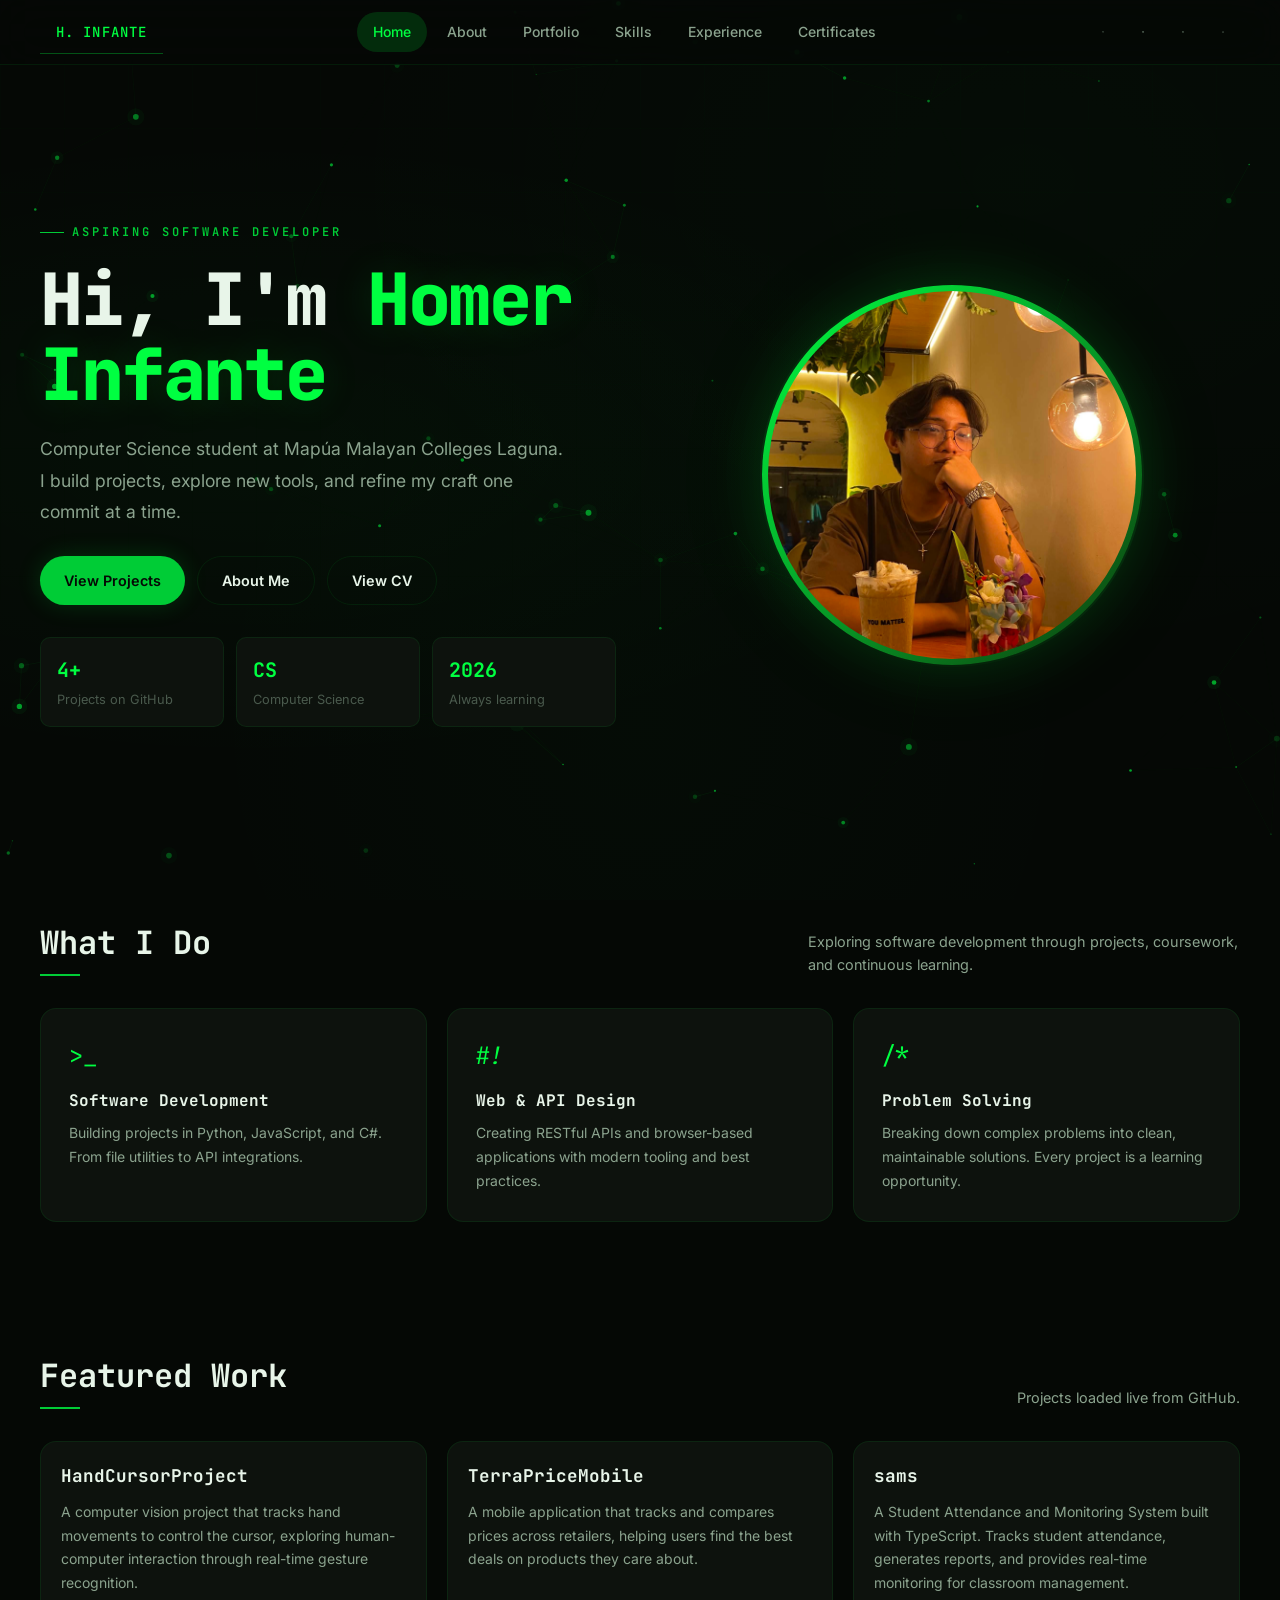
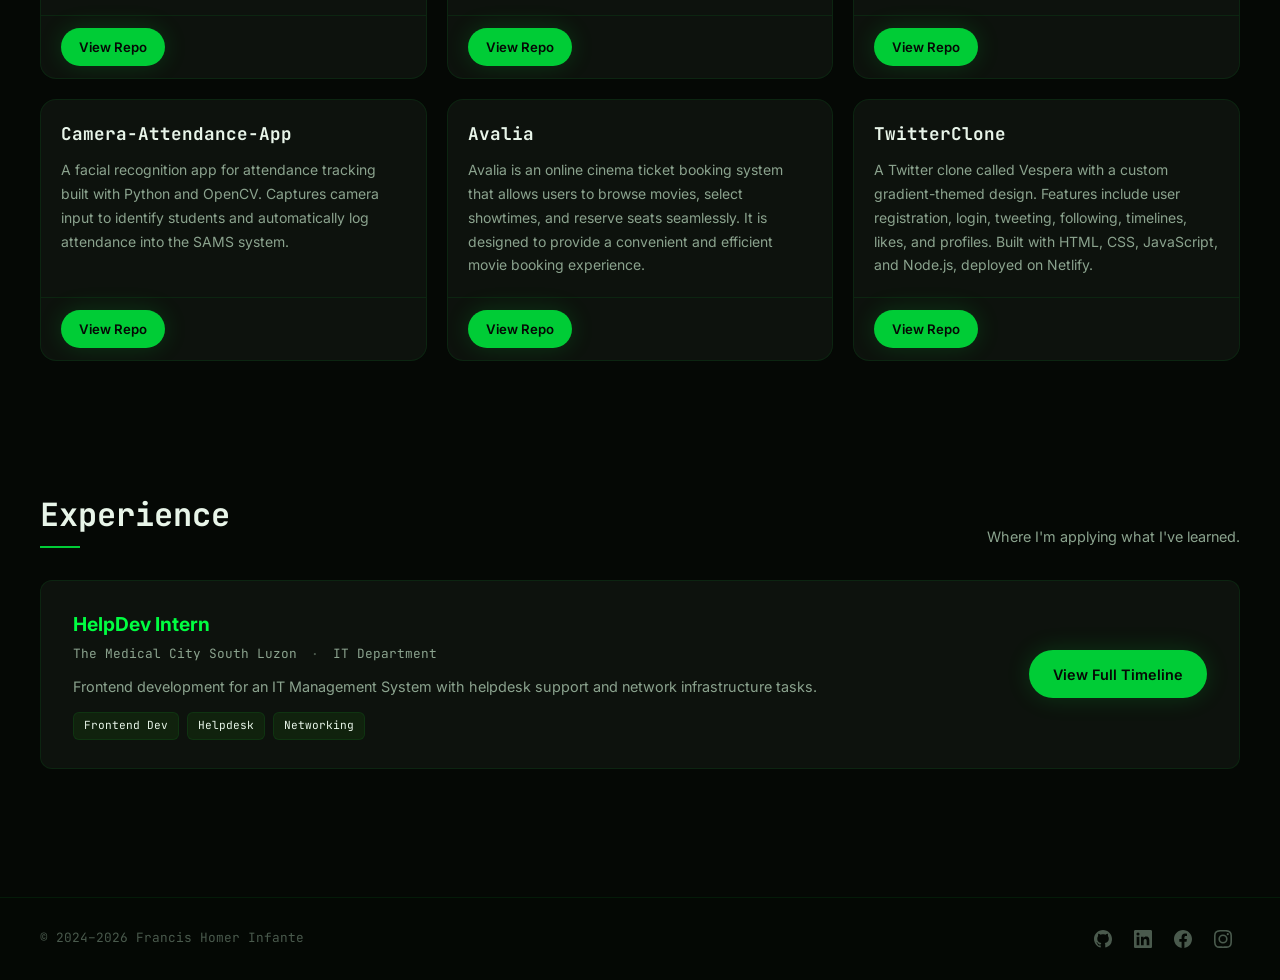
==== commit 8d3da9bc: "chore: update project data" ====
--- a/index.html
+++ b/index.html
@@ -133,7 +133,7 @@
     </div>
   </footer>
 
-  <script id="projects-data" type="application/json">{"lastUpdated":"2026-11-25T05:50:21.280Z","featured":[{"name":"HandCursorProject","description":"A computer vision project that tracks hand movements to control the cursor, exploring human-computer interaction through real-time gesture recognition.","language":"Python","tags":["Python","OpenCV","MediaPipe","Computer Vision"],"stars":0,"forks":0,"updatedAt":"2026-07-23T00:00:00Z","url":"https://github.com/FHOInfante/HandCursorProject","isExternal":false},{"name":"TerraPriceMobile","description":"A mobile application that tracks and compares prices across retailers, helping users find the best deals on products they care about.","language":"Python","tags":["Python","Kivy","Mobile","REST API"],"stars":0,"forks":0,"updatedAt":"2026-07-23T00:00:00Z","url":"https://github.com/FHOInfante/TerraPriceMobile","isExternal":false},{"name":"sams","description":"A Student Attendance and Monitoring System built with TypeScript. Tracks student attendance, generates reports, and provides real-time monitoring for classroom management.","language":"TypeScript","tags":["TypeScript","Node.js","Web App","Database"],"stars":2,"forks":0,"updatedAt":"2026-07-21T08:48:54Z","url":"https://github.com/kamachi-dev/sams","isExternal":false},{"name":"Camera-Attendance-App","description":"A facial recognition app for attendance tracking built with Python and OpenCV. Captures camera input to identify students and automatically log attendance into the SAMS system.","language":"Python","tags":["Python","OpenCV","Facial Recognition","Tkinter"],"stars":0,"forks":0,"updatedAt":"2026-07-14T00:00:00Z","url":"https://github.com/FHOInfante/Camera-Attendance-App","isExternal":false},{"name":"Avalia","description":"Avalia is an online cinema ticket booking system that allows users to browse movies, select showtimes, and reserve seats seamlessly. It is designed to provide a convenient and efficient movie booking experience.","language":"CSS","tags":["HTML","CSS","JavaScript","Web App"],"stars":0,"forks":2,"updatedAt":"2026-03-23T05:02:08Z","url":"https://github.com/mvillamante/Avalia","isExternal":true},{"name":"TwitterClone","description":"A Twitter clone called Vespera with a custom gradient-themed design. Features include user registration, login, tweeting, following, timelines, likes, and profiles. Built with HTML, CSS, JavaScript, and Node.js, deployed on Netlify.","language":"JavaScript","tags":["HTML","CSS","JavaScript","Node.js","Netlify"],"stars":0,"forks":1,"updatedAt":"2024-02-10T06:14:11Z","url":"https://github.com/mvillamante/TwitterClone","isExternal":false}],"projects":[{"name":"HandCursorProject","description":"A computer vision project that tracks hand movements to control the cursor, exploring human-computer interaction through real-time gesture recognition.","language":"Python","tags":["Python","OpenCV","MediaPipe","Computer Vision"],"stars":0,"forks":0,"updatedAt":"2026-07-23T00:00:00Z","url":"https://github.com/FHOInfante/HandCursorProject","isExternal":false},{"name":"TerraPriceMobile","description":"A mobile application that tracks and compares prices across retailers, helping users find the best deals on products they care about.","language":"Python","tags":["Python","Kivy","Mobile","REST API"],"stars":0,"forks":0,"updatedAt":"2026-07-23T00:00:00Z","url":"https://github.com/FHOInfante/TerraPriceMobile","isExternal":false},{"name":"sams","description":"A Student Attendance and Monitoring System built with TypeScript. Tracks student attendance, generates reports, and provides real-time monitoring for classroom management.","language":"TypeScript","tags":["TypeScript","Node.js","Web App","Database"],"stars":2,"forks":0,"updatedAt":"2026-07-21T08:48:54Z","url":"https://github.com/kamachi-dev/sams","isExternal":false},{"name":"Camera-Attendance-App","description":"A facial recognition app for attendance tracking built with Python and OpenCV. Captures camera input to identify students and automatically log attendance into the SAMS system.","language":"Python","tags":["Python","OpenCV","Facial Recognition","Tkinter"],"stars":0,"forks":0,"updatedAt":"2026-07-14T00:00:00Z","url":"https://github.com/FHOInfante/Camera-Attendance-App","isExternal":false},{"name":"Avalia","description":"Avalia is an online cinema ticket booking system that allows users to browse movies, select showtimes, and reserve seats seamlessly. It is designed to provide a convenient and efficient movie booking experience.","language":"CSS","tags":["HTML","CSS","JavaScript","Web App"],"stars":0,"forks":2,"updatedAt":"2026-03-23T05:02:08Z","url":"https://github.com/mvillamante/Avalia","isExternal":true},{"name":"TwitterClone","description":"A Twitter clone called Vespera with a custom gradient-themed design. Features include user registration, login, tweeting, following, timelines, likes, and profiles. Built with HTML, CSS, JavaScript, and Node.js, deployed on Netlify.","language":"JavaScript","tags":["HTML","CSS","JavaScript","Node.js","Netlify"],"stars":0,"forks":1,"updatedAt":"2024-02-10T06:14:11Z","url":"https://github.com/mvillamante/TwitterClone","isExternal":false}],"collaborations":[{"name":"Prof. Maria Santos","title":"CS Instructor","text":"Homer is a dedicated and curious learner. He approaches every challenge with determination and always seeks to understand the underlying principles."},{"name":"Juan Dela Cruz","title":"Classmate & Collaborator","text":"I had the pleasure of working with Homer on a group project. His attention to detail and ability to break down complex problems made him an invaluable team member."},{"name":"Engr. Robert Reyes","title":"Project Mentor","text":"Francis demonstrates strong analytical skills and a genuine passion for technology. He consistently goes above and beyond what is required."}],"certificates":[{"title":"Customer Centricity","issuer":"Wadhwani Foundation","description":"Learned customer-focused business strategies and how to build lasting customer relationships.","url":"Certificates/Wadhwani Foundation Certificate - 6a607f859ca40b8cfd703752.pdf","image":"website-photos/certificates/Wadhwani Foundation Certificate - Customer Centricity.jpg"},{"title":"Effective Speaking and Listening Skills","issuer":"Wadhwani Foundation","description":"Developed communication skills for effective verbal and non-verbal workplace interactions.","url":"Certificates/Wadhwani Foundation Certificate - 6a6080af9ca40b8cfd703b88.pdf","image":"website-photos/certificates/Wadhwani Foundation Certificate - Effective Speaking and Listening Skills.jpg"},{"title":"Finance Literacy","issuer":"Wadhwani Foundation","description":"Gained foundational knowledge in personal finance, budgeting, and financial planning.","url":"Certificates/Wadhwani Foundation Certificate - 6a60821b9ca40b8cfd70429e.pdf","image":"website-photos/certificates/Wadhwani Foundation Certificate - Finance Literacy.jpg"},{"title":"Impactful Writing Skills","issuer":"Wadhwani Foundation","description":"Mastered professional writing techniques for clear and persuasive business communication.","url":"Certificates/Wadhwani Foundation Certificate - 6a60dcc59ca40b8cfd71b5c9.pdf","image":"website-photos/certificates/Wadhwani Foundation Certificate - Impactful Writing Skills.jpg"},{"title":"Interpersonal Skills","issuer":"Wadhwani Foundation","description":"Built skills for effective teamwork, conflict resolution, and professional relationship management.","url":"Certificates/Wadhwani Foundation Certificate - 6a60dd899ca40b8cfd71b815.pdf","image":"website-photos/certificates/Wadhwani Foundation Certificate - Interpersonal Skills.jpg"},{"title":"Introduction to Entrepreneurship","issuer":"Wadhwani Foundation","description":"Explored the fundamentals of starting and managing a business venture.","url":"Certificates/Wadhwani Foundation Certificate - 6a60de3d9ca40b8cfd71bae3.pdf","image":"website-photos/certificates/Wadhwani Foundation Certificate - Introduction to Entrepreneurship.jpg"},{"title":"Online Communication and Data Security","issuer":"Wadhwani Foundation","description":"Learned best practices for secure online communication and data protection.","url":"Certificates/Wadhwani Foundation Certificate - 6a60dfdc9ca40b8cfd71bf9d.pdf","image":"website-photos/certificates/Wadhwani Foundation Certificate - Online Communication and Data Security.jpg"},{"title":"Problem Solving and Innovation","issuer":"Wadhwani Foundation","description":"Developed analytical thinking and creative problem-solving approaches for real-world challenges.","url":"Certificates/Wadhwani Foundation Certificate - 6a60e3149ca40b8cfd71c6db.pdf","image":"website-photos/certificates/Wadhwani Foundation Certificate - Problem Solving and Innovation.jpg"},{"title":"Professionalism","issuer":"Wadhwani Foundation","description":"Understood professional conduct, workplace ethics, and career development strategies.","url":"Certificates/Wadhwani Foundation Certificate - 6a61cd6c9ca40b8cfd74b287.pdf","image":"website-photos/certificates/Wadhwani Foundation Certificate - Professionalism.jpg"},{"title":"Self-Management","issuer":"Wadhwani Foundation","description":"Learned time management, goal setting, and personal productivity techniques.","url":"Certificates/Wadhwani Foundation Certificate - 6a61ce649ca40b8cfd74b5a9.pdf","image":"website-photos/certificates/Wadhwani Foundation Certificate - Self-Management.jpg"},{"title":"Self-Presentation","issuer":"Wadhwani Foundation","description":"Mastered personal branding and professional presentation skills for career success.","url":"Certificates/Wadhwani Foundation Certificate - 6a61cf169ca40b8cfd74b939.pdf","image":"website-photos/certificates/Wadhwani Foundation Certificate - Self-Presentation.jpg"},{"title":"Start-up Mindset","issuer":"Wadhwani Foundation","description":"Cultivated an entrepreneurial mindset with focus on innovation and opportunity recognition.","url":"Certificates/Wadhwani Foundation Certificate - 6a61cfd89ca40b8cfd74bf15.pdf","image":"website-photos/certificates/Wadhwani Foundation Certificate - Start-up Mindset.jpg"},{"title":"Work Productivity Tools","issuer":"Wadhwani Foundation","description":"Gained proficiency in modern productivity tools for efficient workplace collaboration.","url":"Certificates/Wadhwani Foundation Certificate - 6a61d0509ca40b8cfd74c211.pdf","image":"website-photos/certificates/Wadhwani Foundation Certificate - Work Productivity Tools.jpg"},{"title":"IBM Machine Learning","issuer":"Coursera","description":"Comprehensive ML course covering regression, classification, clustering, and recommendation systems.","url":"website-photos/certificates/Coursera_IBM_Machine_Learning-page-1.png","image":"website-photos/certificates/Coursera_IBM_Machine_Learning-page-1.png"},{"title":"Machine Learning","issuer":"Coursera","description":"Stanford-based course covering supervised learning, unsupervised learning, and best practices.","url":"website-photos/certificates/Coursera_Machine_Learning-page-1.png","image":"website-photos/certificates/Coursera_Machine_Learning-page-1.png"},{"title":"IBM AI Developer","issuer":"Coursera","description":"Professional certificate covering building and deploying AI applications with IBM tools.","url":"website-photos/certificates/Coursera IBM AI Developer.jpg","image":"website-photos/certificates/Coursera IBM AI Developer.jpg"}],"skills":[{"name":"Python","icon":"https://cdn.jsdelivr.net/gh/devicons/devicon/icons/python/python-original.svg","category":"Languages"},{"name":"JavaScript","icon":"https://cdn.jsdelivr.net/gh/devicons/devicon/icons/javascript/javascript-original.svg","category":"Languages"},{"name":"TypeScript","icon":"https://cdn.jsdelivr.net/gh/devicons/devicon/icons/typescript/typescript-original.svg","category":"Languages"},{"name":"HTML5","icon":"https://cdn.jsdelivr.net/gh/devicons/devicon/icons/html5/html5-original.svg","category":"Languages"},{"name":"CSS3","icon":"https://cdn.jsdelivr.net/gh/devicons/devicon/icons/css3/css3-original.svg","category":"Languages"},{"name":"C#","icon":"https://cdn.jsdelivr.net/gh/devicons/devicon/icons/csharp/csharp-original.svg","category":"Languages"},{"name":"MySQL","icon":"https://cdn.jsdelivr.net/gh/devicons/devicon/icons/mysql/mysql-original.svg","category":"Databases"},{"name":"PostgreSQL","icon":"https://cdn.jsdelivr.net/gh/devicons/devicon/icons/postgresql/postgresql-original.svg","category":"Databases"},{"name":"Git","icon":"https://cdn.jsdelivr.net/gh/devicons/devicon/icons/git/git-original.svg","category":"Tools"},{"name":"VS Code","icon":"https://cdn.jsdelivr.net/gh/devicons/devicon/icons/visualstudio/visualstudio-plain.svg","category":"Tools"},{"name":"Android Studio","icon":"https://cdn.jsdelivr.net/gh/devicons/devicon/icons/android/android-original.svg","category":"Tools"},{"name":"XAMPP","icon":"https://cdn.jsdelivr.net/gh/devicons/devicon/icons/apache/apache-original.svg","category":"Tools"},{"name":"Postman","icon":"https://cdn.jsdelivr.net/gh/devicons/devicon/icons/postman/postman-original.svg","category":"Tools"}]}</script>
+  <script id="projects-data" type="application/json">{"lastUpdated":"2026-11-26T05:41:12.624Z","featured":[{"name":"HandCursorProject","description":"A computer vision project that tracks hand movements to control the cursor, exploring human-computer interaction through real-time gesture recognition.","language":"Python","tags":["Python","OpenCV","MediaPipe","Computer Vision"],"stars":0,"forks":0,"updatedAt":"2026-07-23T00:00:00Z","url":"https://github.com/FHOInfante/HandCursorProject","isExternal":false},{"name":"TerraPriceMobile","description":"A mobile application that tracks and compares prices across retailers, helping users find the best deals on products they care about.","language":"Python","tags":["Python","Kivy","Mobile","REST API"],"stars":0,"forks":0,"updatedAt":"2026-07-23T00:00:00Z","url":"https://github.com/FHOInfante/TerraPriceMobile","isExternal":false},{"name":"sams","description":"A Student Attendance and Monitoring System built with TypeScript. Tracks student attendance, generates reports, and provides real-time monitoring for classroom management.","language":"TypeScript","tags":["TypeScript","Node.js","Web App","Database"],"stars":2,"forks":0,"updatedAt":"2026-07-21T08:48:54Z","url":"https://github.com/kamachi-dev/sams","isExternal":false},{"name":"Camera-Attendance-App","description":"A facial recognition app for attendance tracking built with Python and OpenCV. Captures camera input to identify students and automatically log attendance into the SAMS system.","language":"Python","tags":["Python","OpenCV","Facial Recognition","Tkinter"],"stars":0,"forks":0,"updatedAt":"2026-07-14T00:00:00Z","url":"https://github.com/FHOInfante/Camera-Attendance-App","isExternal":false},{"name":"Avalia","description":"Avalia is an online cinema ticket booking system that allows users to browse movies, select showtimes, and reserve seats seamlessly. It is designed to provide a convenient and efficient movie booking experience.","language":"CSS","tags":["HTML","CSS","JavaScript","Web App"],"stars":0,"forks":2,"updatedAt":"2026-03-23T05:02:08Z","url":"https://github.com/mvillamante/Avalia","isExternal":true},{"name":"TwitterClone","description":"A Twitter clone called Vespera with a custom gradient-themed design. Features include user registration, login, tweeting, following, timelines, likes, and profiles. Built with HTML, CSS, JavaScript, and Node.js, deployed on Netlify.","language":"JavaScript","tags":["HTML","CSS","JavaScript","Node.js","Netlify"],"stars":0,"forks":1,"updatedAt":"2024-02-10T06:14:11Z","url":"https://github.com/mvillamante/TwitterClone","isExternal":false}],"projects":[{"name":"HandCursorProject","description":"A computer vision project that tracks hand movements to control the cursor, exploring human-computer interaction through real-time gesture recognition.","language":"Python","tags":["Python","OpenCV","MediaPipe","Computer Vision"],"stars":0,"forks":0,"updatedAt":"2026-07-23T00:00:00Z","url":"https://github.com/FHOInfante/HandCursorProject","isExternal":false},{"name":"TerraPriceMobile","description":"A mobile application that tracks and compares prices across retailers, helping users find the best deals on products they care about.","language":"Python","tags":["Python","Kivy","Mobile","REST API"],"stars":0,"forks":0,"updatedAt":"2026-07-23T00:00:00Z","url":"https://github.com/FHOInfante/TerraPriceMobile","isExternal":false},{"name":"sams","description":"A Student Attendance and Monitoring System built with TypeScript. Tracks student attendance, generates reports, and provides real-time monitoring for classroom management.","language":"TypeScript","tags":["TypeScript","Node.js","Web App","Database"],"stars":2,"forks":0,"updatedAt":"2026-07-21T08:48:54Z","url":"https://github.com/kamachi-dev/sams","isExternal":false},{"name":"Camera-Attendance-App","description":"A facial recognition app for attendance tracking built with Python and OpenCV. Captures camera input to identify students and automatically log attendance into the SAMS system.","language":"Python","tags":["Python","OpenCV","Facial Recognition","Tkinter"],"stars":0,"forks":0,"updatedAt":"2026-07-14T00:00:00Z","url":"https://github.com/FHOInfante/Camera-Attendance-App","isExternal":false},{"name":"Avalia","description":"Avalia is an online cinema ticket booking system that allows users to browse movies, select showtimes, and reserve seats seamlessly. It is designed to provide a convenient and efficient movie booking experience.","language":"CSS","tags":["HTML","CSS","JavaScript","Web App"],"stars":0,"forks":2,"updatedAt":"2026-03-23T05:02:08Z","url":"https://github.com/mvillamante/Avalia","isExternal":true},{"name":"TwitterClone","description":"A Twitter clone called Vespera with a custom gradient-themed design. Features include user registration, login, tweeting, following, timelines, likes, and profiles. Built with HTML, CSS, JavaScript, and Node.js, deployed on Netlify.","language":"JavaScript","tags":["HTML","CSS","JavaScript","Node.js","Netlify"],"stars":0,"forks":1,"updatedAt":"2024-02-10T06:14:11Z","url":"https://github.com/mvillamante/TwitterClone","isExternal":false}],"collaborations":[{"name":"Prof. Maria Santos","title":"CS Instructor","text":"Homer is a dedicated and curious learner. He approaches every challenge with determination and always seeks to understand the underlying principles."},{"name":"Juan Dela Cruz","title":"Classmate & Collaborator","text":"I had the pleasure of working with Homer on a group project. His attention to detail and ability to break down complex problems made him an invaluable team member."},{"name":"Engr. Robert Reyes","title":"Project Mentor","text":"Francis demonstrates strong analytical skills and a genuine passion for technology. He consistently goes above and beyond what is required."}],"certificates":[{"title":"Customer Centricity","issuer":"Wadhwani Foundation","description":"Learned customer-focused business strategies and how to build lasting customer relationships.","url":"Certificates/Wadhwani Foundation Certificate - 6a607f859ca40b8cfd703752.pdf","image":"website-photos/certificates/Wadhwani Foundation Certificate - Customer Centricity.jpg"},{"title":"Effective Speaking and Listening Skills","issuer":"Wadhwani Foundation","description":"Developed communication skills for effective verbal and non-verbal workplace interactions.","url":"Certificates/Wadhwani Foundation Certificate - 6a6080af9ca40b8cfd703b88.pdf","image":"website-photos/certificates/Wadhwani Foundation Certificate - Effective Speaking and Listening Skills.jpg"},{"title":"Finance Literacy","issuer":"Wadhwani Foundation","description":"Gained foundational knowledge in personal finance, budgeting, and financial planning.","url":"Certificates/Wadhwani Foundation Certificate - 6a60821b9ca40b8cfd70429e.pdf","image":"website-photos/certificates/Wadhwani Foundation Certificate - Finance Literacy.jpg"},{"title":"Impactful Writing Skills","issuer":"Wadhwani Foundation","description":"Mastered professional writing techniques for clear and persuasive business communication.","url":"Certificates/Wadhwani Foundation Certificate - 6a60dcc59ca40b8cfd71b5c9.pdf","image":"website-photos/certificates/Wadhwani Foundation Certificate - Impactful Writing Skills.jpg"},{"title":"Interpersonal Skills","issuer":"Wadhwani Foundation","description":"Built skills for effective teamwork, conflict resolution, and professional relationship management.","url":"Certificates/Wadhwani Foundation Certificate - 6a60dd899ca40b8cfd71b815.pdf","image":"website-photos/certificates/Wadhwani Foundation Certificate - Interpersonal Skills.jpg"},{"title":"Introduction to Entrepreneurship","issuer":"Wadhwani Foundation","description":"Explored the fundamentals of starting and managing a business venture.","url":"Certificates/Wadhwani Foundation Certificate - 6a60de3d9ca40b8cfd71bae3.pdf","image":"website-photos/certificates/Wadhwani Foundation Certificate - Introduction to Entrepreneurship.jpg"},{"title":"Online Communication and Data Security","issuer":"Wadhwani Foundation","description":"Learned best practices for secure online communication and data protection.","url":"Certificates/Wadhwani Foundation Certificate - 6a60dfdc9ca40b8cfd71bf9d.pdf","image":"website-photos/certificates/Wadhwani Foundation Certificate - Online Communication and Data Security.jpg"},{"title":"Problem Solving and Innovation","issuer":"Wadhwani Foundation","description":"Developed analytical thinking and creative problem-solving approaches for real-world challenges.","url":"Certificates/Wadhwani Foundation Certificate - 6a60e3149ca40b8cfd71c6db.pdf","image":"website-photos/certificates/Wadhwani Foundation Certificate - Problem Solving and Innovation.jpg"},{"title":"Professionalism","issuer":"Wadhwani Foundation","description":"Understood professional conduct, workplace ethics, and career development strategies.","url":"Certificates/Wadhwani Foundation Certificate - 6a61cd6c9ca40b8cfd74b287.pdf","image":"website-photos/certificates/Wadhwani Foundation Certificate - Professionalism.jpg"},{"title":"Self-Management","issuer":"Wadhwani Foundation","description":"Learned time management, goal setting, and personal productivity techniques.","url":"Certificates/Wadhwani Foundation Certificate - 6a61ce649ca40b8cfd74b5a9.pdf","image":"website-photos/certificates/Wadhwani Foundation Certificate - Self-Management.jpg"},{"title":"Self-Presentation","issuer":"Wadhwani Foundation","description":"Mastered personal branding and professional presentation skills for career success.","url":"Certificates/Wadhwani Foundation Certificate - 6a61cf169ca40b8cfd74b939.pdf","image":"website-photos/certificates/Wadhwani Foundation Certificate - Self-Presentation.jpg"},{"title":"Start-up Mindset","issuer":"Wadhwani Foundation","description":"Cultivated an entrepreneurial mindset with focus on innovation and opportunity recognition.","url":"Certificates/Wadhwani Foundation Certificate - 6a61cfd89ca40b8cfd74bf15.pdf","image":"website-photos/certificates/Wadhwani Foundation Certificate - Start-up Mindset.jpg"},{"title":"Work Productivity Tools","issuer":"Wadhwani Foundation","description":"Gained proficiency in modern productivity tools for efficient workplace collaboration.","url":"Certificates/Wadhwani Foundation Certificate - 6a61d0509ca40b8cfd74c211.pdf","image":"website-photos/certificates/Wadhwani Foundation Certificate - Work Productivity Tools.jpg"},{"title":"IBM Machine Learning","issuer":"Coursera","description":"Comprehensive ML course covering regression, classification, clustering, and recommendation systems.","url":"website-photos/certificates/Coursera_IBM_Machine_Learning-page-1.png","image":"website-photos/certificates/Coursera_IBM_Machine_Learning-page-1.png"},{"title":"Machine Learning","issuer":"Coursera","description":"Stanford-based course covering supervised learning, unsupervised learning, and best practices.","url":"website-photos/certificates/Coursera_Machine_Learning-page-1.png","image":"website-photos/certificates/Coursera_Machine_Learning-page-1.png"},{"title":"IBM AI Developer","issuer":"Coursera","description":"Professional certificate covering building and deploying AI applications with IBM tools.","url":"website-photos/certificates/Coursera IBM AI Developer.jpg","image":"website-photos/certificates/Coursera IBM AI Developer.jpg"}],"skills":[{"name":"Python","icon":"https://cdn.jsdelivr.net/gh/devicons/devicon/icons/python/python-original.svg","category":"Languages"},{"name":"JavaScript","icon":"https://cdn.jsdelivr.net/gh/devicons/devicon/icons/javascript/javascript-original.svg","category":"Languages"},{"name":"TypeScript","icon":"https://cdn.jsdelivr.net/gh/devicons/devicon/icons/typescript/typescript-original.svg","category":"Languages"},{"name":"HTML5","icon":"https://cdn.jsdelivr.net/gh/devicons/devicon/icons/html5/html5-original.svg","category":"Languages"},{"name":"CSS3","icon":"https://cdn.jsdelivr.net/gh/devicons/devicon/icons/css3/css3-original.svg","category":"Languages"},{"name":"C#","icon":"https://cdn.jsdelivr.net/gh/devicons/devicon/icons/csharp/csharp-original.svg","category":"Languages"},{"name":"MySQL","icon":"https://cdn.jsdelivr.net/gh/devicons/devicon/icons/mysql/mysql-original.svg","category":"Databases"},{"name":"PostgreSQL","icon":"https://cdn.jsdelivr.net/gh/devicons/devicon/icons/postgresql/postgresql-original.svg","category":"Databases"},{"name":"Git","icon":"https://cdn.jsdelivr.net/gh/devicons/devicon/icons/git/git-original.svg","category":"Tools"},{"name":"VS Code","icon":"https://cdn.jsdelivr.net/gh/devicons/devicon/icons/visualstudio/visualstudio-plain.svg","category":"Tools"},{"name":"Android Studio","icon":"https://cdn.jsdelivr.net/gh/devicons/devicon/icons/android/android-original.svg","category":"Tools"},{"name":"XAMPP","icon":"https://cdn.jsdelivr.net/gh/devicons/devicon/icons/apache/apache-original.svg","category":"Tools"},{"name":"Postman","icon":"https://cdn.jsdelivr.net/gh/devicons/devicon/icons/postman/postman-original.svg","category":"Tools"}]}</script>
   <script src="bg-animation.js"></script>
   <script>
     (function() {
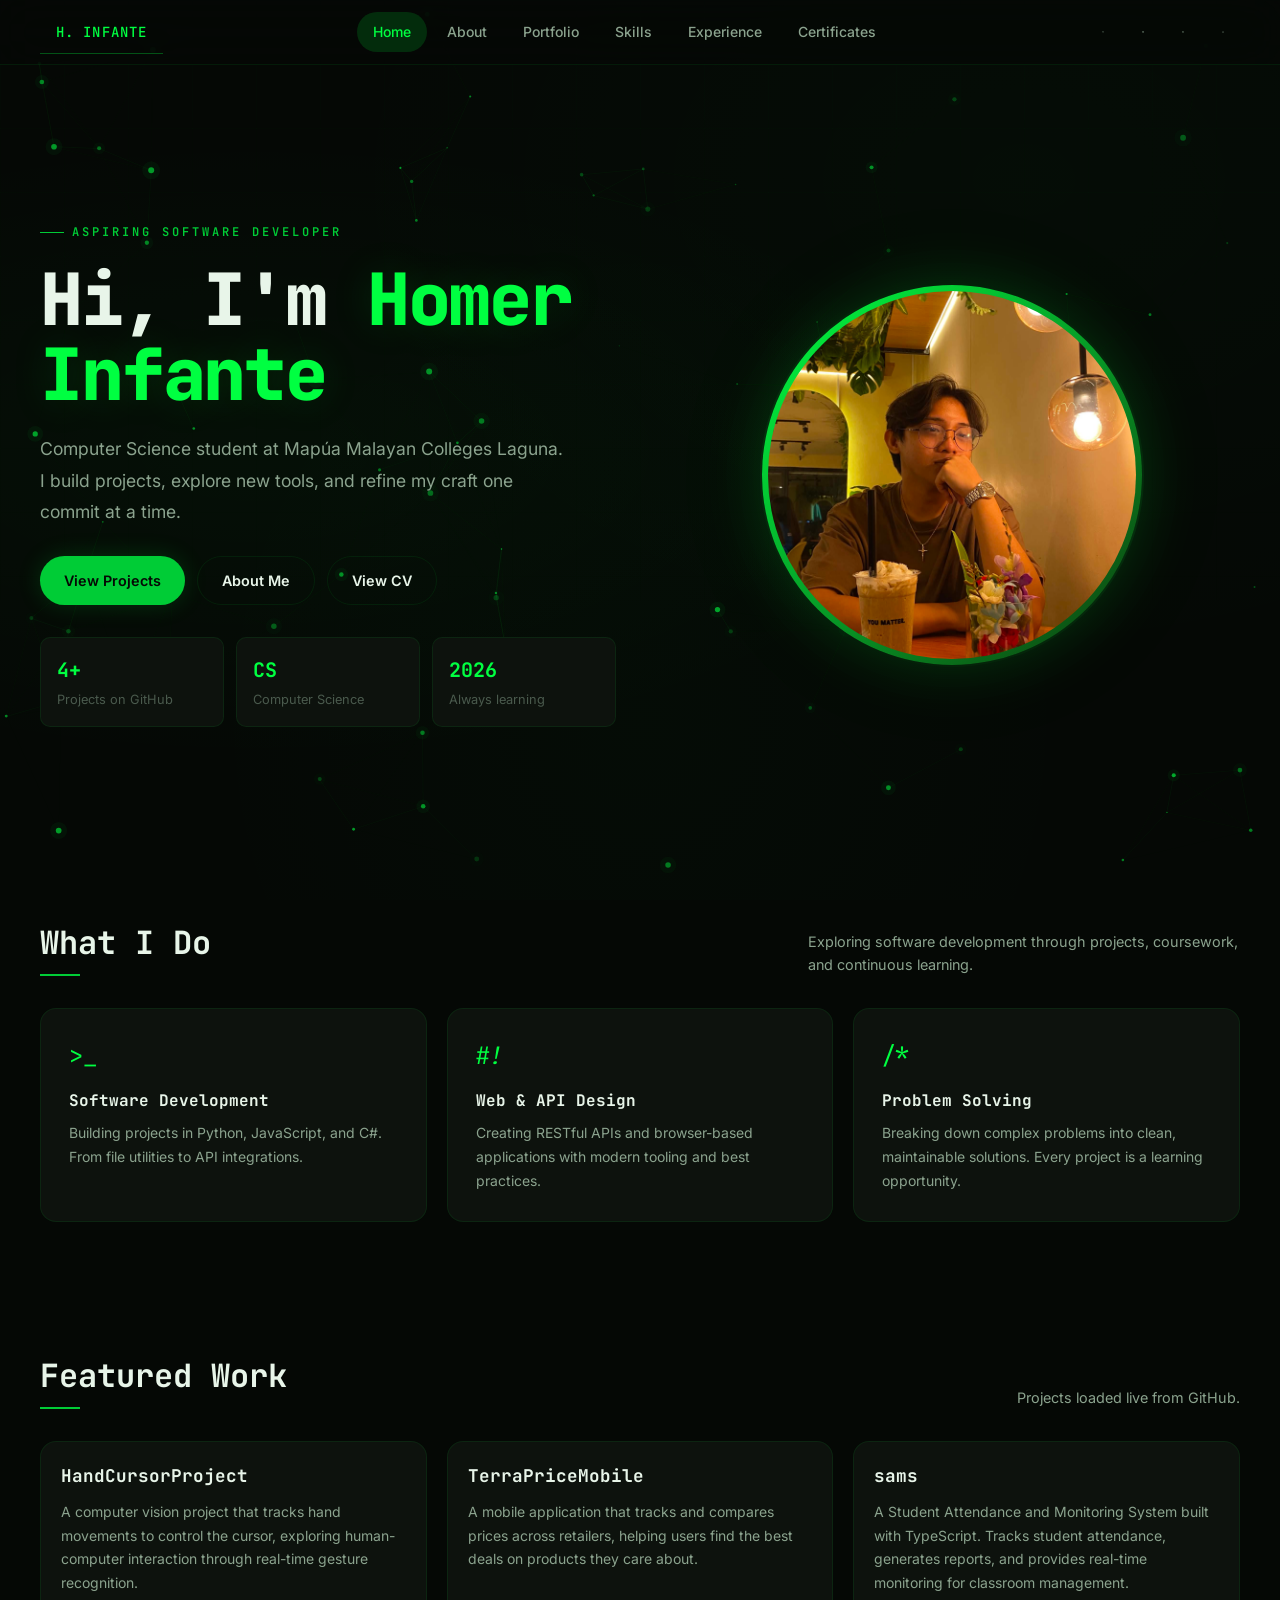
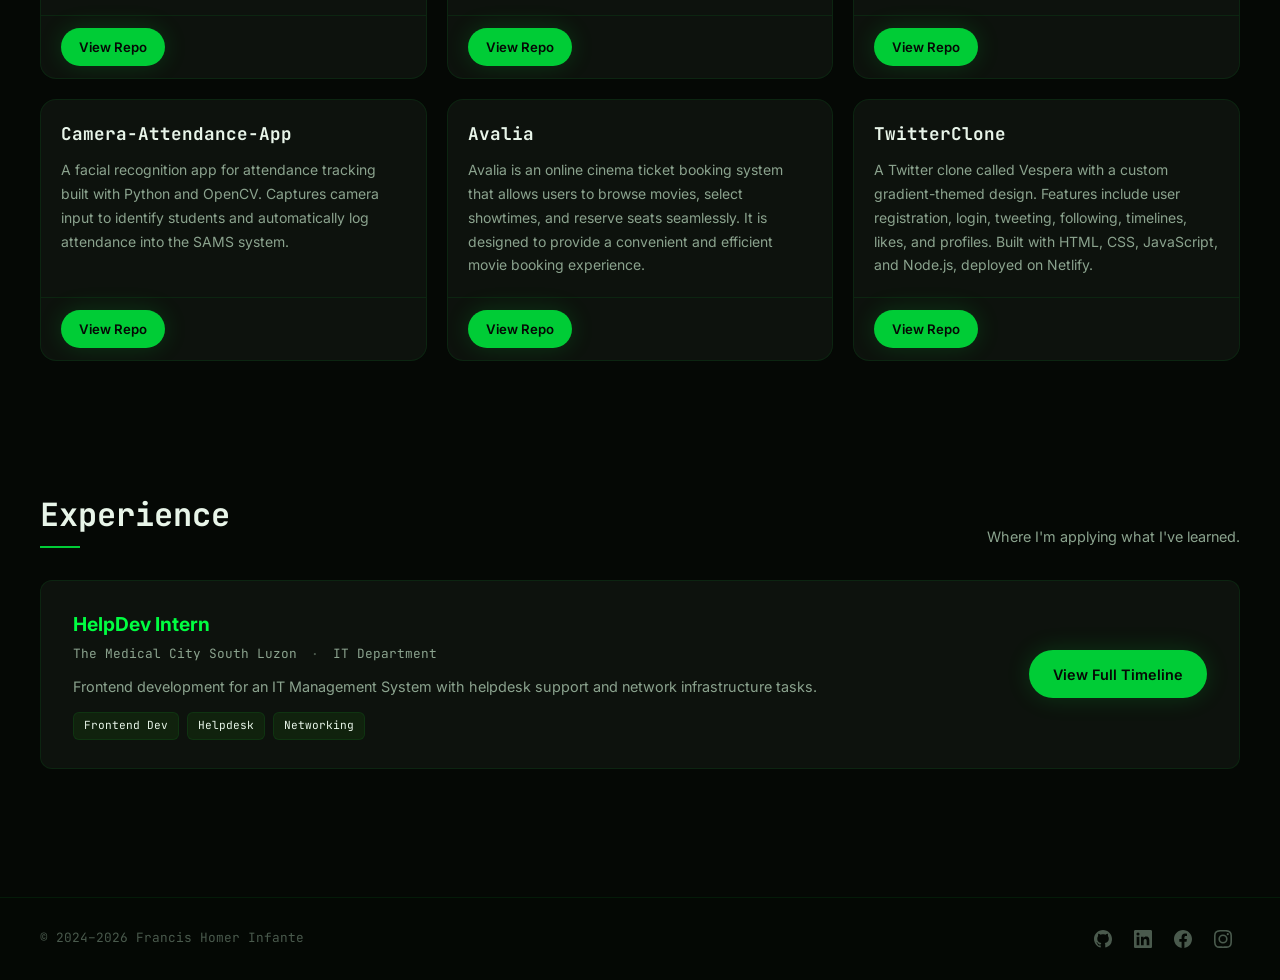
==== commit 5f183415: "chore: update project data" ====
--- a/index.html
+++ b/index.html
@@ -133,7 +133,7 @@
     </div>
   </footer>
 
-  <script id="projects-data" type="application/json">{"lastUpdated":"2026-11-26T05:41:12.624Z","featured":[{"name":"HandCursorProject","description":"A computer vision project that tracks hand movements to control the cursor, exploring human-computer interaction through real-time gesture recognition.","language":"Python","tags":["Python","OpenCV","MediaPipe","Computer Vision"],"stars":0,"forks":0,"updatedAt":"2026-07-23T00:00:00Z","url":"https://github.com/FHOInfante/HandCursorProject","isExternal":false},{"name":"TerraPriceMobile","description":"A mobile application that tracks and compares prices across retailers, helping users find the best deals on products they care about.","language":"Python","tags":["Python","Kivy","Mobile","REST API"],"stars":0,"forks":0,"updatedAt":"2026-07-23T00:00:00Z","url":"https://github.com/FHOInfante/TerraPriceMobile","isExternal":false},{"name":"sams","description":"A Student Attendance and Monitoring System built with TypeScript. Tracks student attendance, generates reports, and provides real-time monitoring for classroom management.","language":"TypeScript","tags":["TypeScript","Node.js","Web App","Database"],"stars":2,"forks":0,"updatedAt":"2026-07-21T08:48:54Z","url":"https://github.com/kamachi-dev/sams","isExternal":false},{"name":"Camera-Attendance-App","description":"A facial recognition app for attendance tracking built with Python and OpenCV. Captures camera input to identify students and automatically log attendance into the SAMS system.","language":"Python","tags":["Python","OpenCV","Facial Recognition","Tkinter"],"stars":0,"forks":0,"updatedAt":"2026-07-14T00:00:00Z","url":"https://github.com/FHOInfante/Camera-Attendance-App","isExternal":false},{"name":"Avalia","description":"Avalia is an online cinema ticket booking system that allows users to browse movies, select showtimes, and reserve seats seamlessly. It is designed to provide a convenient and efficient movie booking experience.","language":"CSS","tags":["HTML","CSS","JavaScript","Web App"],"stars":0,"forks":2,"updatedAt":"2026-03-23T05:02:08Z","url":"https://github.com/mvillamante/Avalia","isExternal":true},{"name":"TwitterClone","description":"A Twitter clone called Vespera with a custom gradient-themed design. Features include user registration, login, tweeting, following, timelines, likes, and profiles. Built with HTML, CSS, JavaScript, and Node.js, deployed on Netlify.","language":"JavaScript","tags":["HTML","CSS","JavaScript","Node.js","Netlify"],"stars":0,"forks":1,"updatedAt":"2024-02-10T06:14:11Z","url":"https://github.com/mvillamante/TwitterClone","isExternal":false}],"projects":[{"name":"HandCursorProject","description":"A computer vision project that tracks hand movements to control the cursor, exploring human-computer interaction through real-time gesture recognition.","language":"Python","tags":["Python","OpenCV","MediaPipe","Computer Vision"],"stars":0,"forks":0,"updatedAt":"2026-07-23T00:00:00Z","url":"https://github.com/FHOInfante/HandCursorProject","isExternal":false},{"name":"TerraPriceMobile","description":"A mobile application that tracks and compares prices across retailers, helping users find the best deals on products they care about.","language":"Python","tags":["Python","Kivy","Mobile","REST API"],"stars":0,"forks":0,"updatedAt":"2026-07-23T00:00:00Z","url":"https://github.com/FHOInfante/TerraPriceMobile","isExternal":false},{"name":"sams","description":"A Student Attendance and Monitoring System built with TypeScript. Tracks student attendance, generates reports, and provides real-time monitoring for classroom management.","language":"TypeScript","tags":["TypeScript","Node.js","Web App","Database"],"stars":2,"forks":0,"updatedAt":"2026-07-21T08:48:54Z","url":"https://github.com/kamachi-dev/sams","isExternal":false},{"name":"Camera-Attendance-App","description":"A facial recognition app for attendance tracking built with Python and OpenCV. Captures camera input to identify students and automatically log attendance into the SAMS system.","language":"Python","tags":["Python","OpenCV","Facial Recognition","Tkinter"],"stars":0,"forks":0,"updatedAt":"2026-07-14T00:00:00Z","url":"https://github.com/FHOInfante/Camera-Attendance-App","isExternal":false},{"name":"Avalia","description":"Avalia is an online cinema ticket booking system that allows users to browse movies, select showtimes, and reserve seats seamlessly. It is designed to provide a convenient and efficient movie booking experience.","language":"CSS","tags":["HTML","CSS","JavaScript","Web App"],"stars":0,"forks":2,"updatedAt":"2026-03-23T05:02:08Z","url":"https://github.com/mvillamante/Avalia","isExternal":true},{"name":"TwitterClone","description":"A Twitter clone called Vespera with a custom gradient-themed design. Features include user registration, login, tweeting, following, timelines, likes, and profiles. Built with HTML, CSS, JavaScript, and Node.js, deployed on Netlify.","language":"JavaScript","tags":["HTML","CSS","JavaScript","Node.js","Netlify"],"stars":0,"forks":1,"updatedAt":"2024-02-10T06:14:11Z","url":"https://github.com/mvillamante/TwitterClone","isExternal":false}],"collaborations":[{"name":"Prof. Maria Santos","title":"CS Instructor","text":"Homer is a dedicated and curious learner. He approaches every challenge with determination and always seeks to understand the underlying principles."},{"name":"Juan Dela Cruz","title":"Classmate & Collaborator","text":"I had the pleasure of working with Homer on a group project. His attention to detail and ability to break down complex problems made him an invaluable team member."},{"name":"Engr. Robert Reyes","title":"Project Mentor","text":"Francis demonstrates strong analytical skills and a genuine passion for technology. He consistently goes above and beyond what is required."}],"certificates":[{"title":"Customer Centricity","issuer":"Wadhwani Foundation","description":"Learned customer-focused business strategies and how to build lasting customer relationships.","url":"Certificates/Wadhwani Foundation Certificate - 6a607f859ca40b8cfd703752.pdf","image":"website-photos/certificates/Wadhwani Foundation Certificate - Customer Centricity.jpg"},{"title":"Effective Speaking and Listening Skills","issuer":"Wadhwani Foundation","description":"Developed communication skills for effective verbal and non-verbal workplace interactions.","url":"Certificates/Wadhwani Foundation Certificate - 6a6080af9ca40b8cfd703b88.pdf","image":"website-photos/certificates/Wadhwani Foundation Certificate - Effective Speaking and Listening Skills.jpg"},{"title":"Finance Literacy","issuer":"Wadhwani Foundation","description":"Gained foundational knowledge in personal finance, budgeting, and financial planning.","url":"Certificates/Wadhwani Foundation Certificate - 6a60821b9ca40b8cfd70429e.pdf","image":"website-photos/certificates/Wadhwani Foundation Certificate - Finance Literacy.jpg"},{"title":"Impactful Writing Skills","issuer":"Wadhwani Foundation","description":"Mastered professional writing techniques for clear and persuasive business communication.","url":"Certificates/Wadhwani Foundation Certificate - 6a60dcc59ca40b8cfd71b5c9.pdf","image":"website-photos/certificates/Wadhwani Foundation Certificate - Impactful Writing Skills.jpg"},{"title":"Interpersonal Skills","issuer":"Wadhwani Foundation","description":"Built skills for effective teamwork, conflict resolution, and professional relationship management.","url":"Certificates/Wadhwani Foundation Certificate - 6a60dd899ca40b8cfd71b815.pdf","image":"website-photos/certificates/Wadhwani Foundation Certificate - Interpersonal Skills.jpg"},{"title":"Introduction to Entrepreneurship","issuer":"Wadhwani Foundation","description":"Explored the fundamentals of starting and managing a business venture.","url":"Certificates/Wadhwani Foundation Certificate - 6a60de3d9ca40b8cfd71bae3.pdf","image":"website-photos/certificates/Wadhwani Foundation Certificate - Introduction to Entrepreneurship.jpg"},{"title":"Online Communication and Data Security","issuer":"Wadhwani Foundation","description":"Learned best practices for secure online communication and data protection.","url":"Certificates/Wadhwani Foundation Certificate - 6a60dfdc9ca40b8cfd71bf9d.pdf","image":"website-photos/certificates/Wadhwani Foundation Certificate - Online Communication and Data Security.jpg"},{"title":"Problem Solving and Innovation","issuer":"Wadhwani Foundation","description":"Developed analytical thinking and creative problem-solving approaches for real-world challenges.","url":"Certificates/Wadhwani Foundation Certificate - 6a60e3149ca40b8cfd71c6db.pdf","image":"website-photos/certificates/Wadhwani Foundation Certificate - Problem Solving and Innovation.jpg"},{"title":"Professionalism","issuer":"Wadhwani Foundation","description":"Understood professional conduct, workplace ethics, and career development strategies.","url":"Certificates/Wadhwani Foundation Certificate - 6a61cd6c9ca40b8cfd74b287.pdf","image":"website-photos/certificates/Wadhwani Foundation Certificate - Professionalism.jpg"},{"title":"Self-Management","issuer":"Wadhwani Foundation","description":"Learned time management, goal setting, and personal productivity techniques.","url":"Certificates/Wadhwani Foundation Certificate - 6a61ce649ca40b8cfd74b5a9.pdf","image":"website-photos/certificates/Wadhwani Foundation Certificate - Self-Management.jpg"},{"title":"Self-Presentation","issuer":"Wadhwani Foundation","description":"Mastered personal branding and professional presentation skills for career success.","url":"Certificates/Wadhwani Foundation Certificate - 6a61cf169ca40b8cfd74b939.pdf","image":"website-photos/certificates/Wadhwani Foundation Certificate - Self-Presentation.jpg"},{"title":"Start-up Mindset","issuer":"Wadhwani Foundation","description":"Cultivated an entrepreneurial mindset with focus on innovation and opportunity recognition.","url":"Certificates/Wadhwani Foundation Certificate - 6a61cfd89ca40b8cfd74bf15.pdf","image":"website-photos/certificates/Wadhwani Foundation Certificate - Start-up Mindset.jpg"},{"title":"Work Productivity Tools","issuer":"Wadhwani Foundation","description":"Gained proficiency in modern productivity tools for efficient workplace collaboration.","url":"Certificates/Wadhwani Foundation Certificate - 6a61d0509ca40b8cfd74c211.pdf","image":"website-photos/certificates/Wadhwani Foundation Certificate - Work Productivity Tools.jpg"},{"title":"IBM Machine Learning","issuer":"Coursera","description":"Comprehensive ML course covering regression, classification, clustering, and recommendation systems.","url":"website-photos/certificates/Coursera_IBM_Machine_Learning-page-1.png","image":"website-photos/certificates/Coursera_IBM_Machine_Learning-page-1.png"},{"title":"Machine Learning","issuer":"Coursera","description":"Stanford-based course covering supervised learning, unsupervised learning, and best practices.","url":"website-photos/certificates/Coursera_Machine_Learning-page-1.png","image":"website-photos/certificates/Coursera_Machine_Learning-page-1.png"},{"title":"IBM AI Developer","issuer":"Coursera","description":"Professional certificate covering building and deploying AI applications with IBM tools.","url":"website-photos/certificates/Coursera IBM AI Developer.jpg","image":"website-photos/certificates/Coursera IBM AI Developer.jpg"}],"skills":[{"name":"Python","icon":"https://cdn.jsdelivr.net/gh/devicons/devicon/icons/python/python-original.svg","category":"Languages"},{"name":"JavaScript","icon":"https://cdn.jsdelivr.net/gh/devicons/devicon/icons/javascript/javascript-original.svg","category":"Languages"},{"name":"TypeScript","icon":"https://cdn.jsdelivr.net/gh/devicons/devicon/icons/typescript/typescript-original.svg","category":"Languages"},{"name":"HTML5","icon":"https://cdn.jsdelivr.net/gh/devicons/devicon/icons/html5/html5-original.svg","category":"Languages"},{"name":"CSS3","icon":"https://cdn.jsdelivr.net/gh/devicons/devicon/icons/css3/css3-original.svg","category":"Languages"},{"name":"C#","icon":"https://cdn.jsdelivr.net/gh/devicons/devicon/icons/csharp/csharp-original.svg","category":"Languages"},{"name":"MySQL","icon":"https://cdn.jsdelivr.net/gh/devicons/devicon/icons/mysql/mysql-original.svg","category":"Databases"},{"name":"PostgreSQL","icon":"https://cdn.jsdelivr.net/gh/devicons/devicon/icons/postgresql/postgresql-original.svg","category":"Databases"},{"name":"Git","icon":"https://cdn.jsdelivr.net/gh/devicons/devicon/icons/git/git-original.svg","category":"Tools"},{"name":"VS Code","icon":"https://cdn.jsdelivr.net/gh/devicons/devicon/icons/visualstudio/visualstudio-plain.svg","category":"Tools"},{"name":"Android Studio","icon":"https://cdn.jsdelivr.net/gh/devicons/devicon/icons/android/android-original.svg","category":"Tools"},{"name":"XAMPP","icon":"https://cdn.jsdelivr.net/gh/devicons/devicon/icons/apache/apache-original.svg","category":"Tools"},{"name":"Postman","icon":"https://cdn.jsdelivr.net/gh/devicons/devicon/icons/postman/postman-original.svg","category":"Tools"}]}</script>
+  <script id="projects-data" type="application/json">{"lastUpdated":"2026-11-27T05:35:19.902Z","featured":[{"name":"HandCursorProject","description":"A computer vision project that tracks hand movements to control the cursor, exploring human-computer interaction through real-time gesture recognition.","language":"Python","tags":["Python","OpenCV","MediaPipe","Computer Vision"],"stars":0,"forks":0,"updatedAt":"2026-07-23T00:00:00Z","url":"https://github.com/FHOInfante/HandCursorProject","isExternal":false},{"name":"TerraPriceMobile","description":"A mobile application that tracks and compares prices across retailers, helping users find the best deals on products they care about.","language":"Python","tags":["Python","Kivy","Mobile","REST API"],"stars":0,"forks":0,"updatedAt":"2026-07-23T00:00:00Z","url":"https://github.com/FHOInfante/TerraPriceMobile","isExternal":false},{"name":"sams","description":"A Student Attendance and Monitoring System built with TypeScript. Tracks student attendance, generates reports, and provides real-time monitoring for classroom management.","language":"TypeScript","tags":["TypeScript","Node.js","Web App","Database"],"stars":2,"forks":0,"updatedAt":"2026-07-21T08:48:54Z","url":"https://github.com/kamachi-dev/sams","isExternal":false},{"name":"Camera-Attendance-App","description":"A facial recognition app for attendance tracking built with Python and OpenCV. Captures camera input to identify students and automatically log attendance into the SAMS system.","language":"Python","tags":["Python","OpenCV","Facial Recognition","Tkinter"],"stars":0,"forks":0,"updatedAt":"2026-07-14T00:00:00Z","url":"https://github.com/FHOInfante/Camera-Attendance-App","isExternal":false},{"name":"Avalia","description":"Avalia is an online cinema ticket booking system that allows users to browse movies, select showtimes, and reserve seats seamlessly. It is designed to provide a convenient and efficient movie booking experience.","language":"CSS","tags":["HTML","CSS","JavaScript","Web App"],"stars":0,"forks":2,"updatedAt":"2026-03-23T05:02:08Z","url":"https://github.com/mvillamante/Avalia","isExternal":true},{"name":"TwitterClone","description":"A Twitter clone called Vespera with a custom gradient-themed design. Features include user registration, login, tweeting, following, timelines, likes, and profiles. Built with HTML, CSS, JavaScript, and Node.js, deployed on Netlify.","language":"JavaScript","tags":["HTML","CSS","JavaScript","Node.js","Netlify"],"stars":0,"forks":1,"updatedAt":"2024-02-10T06:14:11Z","url":"https://github.com/mvillamante/TwitterClone","isExternal":false}],"projects":[{"name":"HandCursorProject","description":"A computer vision project that tracks hand movements to control the cursor, exploring human-computer interaction through real-time gesture recognition.","language":"Python","tags":["Python","OpenCV","MediaPipe","Computer Vision"],"stars":0,"forks":0,"updatedAt":"2026-07-23T00:00:00Z","url":"https://github.com/FHOInfante/HandCursorProject","isExternal":false},{"name":"TerraPriceMobile","description":"A mobile application that tracks and compares prices across retailers, helping users find the best deals on products they care about.","language":"Python","tags":["Python","Kivy","Mobile","REST API"],"stars":0,"forks":0,"updatedAt":"2026-07-23T00:00:00Z","url":"https://github.com/FHOInfante/TerraPriceMobile","isExternal":false},{"name":"sams","description":"A Student Attendance and Monitoring System built with TypeScript. Tracks student attendance, generates reports, and provides real-time monitoring for classroom management.","language":"TypeScript","tags":["TypeScript","Node.js","Web App","Database"],"stars":2,"forks":0,"updatedAt":"2026-07-21T08:48:54Z","url":"https://github.com/kamachi-dev/sams","isExternal":false},{"name":"Camera-Attendance-App","description":"A facial recognition app for attendance tracking built with Python and OpenCV. Captures camera input to identify students and automatically log attendance into the SAMS system.","language":"Python","tags":["Python","OpenCV","Facial Recognition","Tkinter"],"stars":0,"forks":0,"updatedAt":"2026-07-14T00:00:00Z","url":"https://github.com/FHOInfante/Camera-Attendance-App","isExternal":false},{"name":"Avalia","description":"Avalia is an online cinema ticket booking system that allows users to browse movies, select showtimes, and reserve seats seamlessly. It is designed to provide a convenient and efficient movie booking experience.","language":"CSS","tags":["HTML","CSS","JavaScript","Web App"],"stars":0,"forks":2,"updatedAt":"2026-03-23T05:02:08Z","url":"https://github.com/mvillamante/Avalia","isExternal":true},{"name":"TwitterClone","description":"A Twitter clone called Vespera with a custom gradient-themed design. Features include user registration, login, tweeting, following, timelines, likes, and profiles. Built with HTML, CSS, JavaScript, and Node.js, deployed on Netlify.","language":"JavaScript","tags":["HTML","CSS","JavaScript","Node.js","Netlify"],"stars":0,"forks":1,"updatedAt":"2024-02-10T06:14:11Z","url":"https://github.com/mvillamante/TwitterClone","isExternal":false}],"collaborations":[{"name":"Prof. Maria Santos","title":"CS Instructor","text":"Homer is a dedicated and curious learner. He approaches every challenge with determination and always seeks to understand the underlying principles."},{"name":"Juan Dela Cruz","title":"Classmate & Collaborator","text":"I had the pleasure of working with Homer on a group project. His attention to detail and ability to break down complex problems made him an invaluable team member."},{"name":"Engr. Robert Reyes","title":"Project Mentor","text":"Francis demonstrates strong analytical skills and a genuine passion for technology. He consistently goes above and beyond what is required."}],"certificates":[{"title":"Customer Centricity","issuer":"Wadhwani Foundation","description":"Learned customer-focused business strategies and how to build lasting customer relationships.","url":"Certificates/Wadhwani Foundation Certificate - 6a607f859ca40b8cfd703752.pdf","image":"website-photos/certificates/Wadhwani Foundation Certificate - Customer Centricity.jpg"},{"title":"Effective Speaking and Listening Skills","issuer":"Wadhwani Foundation","description":"Developed communication skills for effective verbal and non-verbal workplace interactions.","url":"Certificates/Wadhwani Foundation Certificate - 6a6080af9ca40b8cfd703b88.pdf","image":"website-photos/certificates/Wadhwani Foundation Certificate - Effective Speaking and Listening Skills.jpg"},{"title":"Finance Literacy","issuer":"Wadhwani Foundation","description":"Gained foundational knowledge in personal finance, budgeting, and financial planning.","url":"Certificates/Wadhwani Foundation Certificate - 6a60821b9ca40b8cfd70429e.pdf","image":"website-photos/certificates/Wadhwani Foundation Certificate - Finance Literacy.jpg"},{"title":"Impactful Writing Skills","issuer":"Wadhwani Foundation","description":"Mastered professional writing techniques for clear and persuasive business communication.","url":"Certificates/Wadhwani Foundation Certificate - 6a60dcc59ca40b8cfd71b5c9.pdf","image":"website-photos/certificates/Wadhwani Foundation Certificate - Impactful Writing Skills.jpg"},{"title":"Interpersonal Skills","issuer":"Wadhwani Foundation","description":"Built skills for effective teamwork, conflict resolution, and professional relationship management.","url":"Certificates/Wadhwani Foundation Certificate - 6a60dd899ca40b8cfd71b815.pdf","image":"website-photos/certificates/Wadhwani Foundation Certificate - Interpersonal Skills.jpg"},{"title":"Introduction to Entrepreneurship","issuer":"Wadhwani Foundation","description":"Explored the fundamentals of starting and managing a business venture.","url":"Certificates/Wadhwani Foundation Certificate - 6a60de3d9ca40b8cfd71bae3.pdf","image":"website-photos/certificates/Wadhwani Foundation Certificate - Introduction to Entrepreneurship.jpg"},{"title":"Online Communication and Data Security","issuer":"Wadhwani Foundation","description":"Learned best practices for secure online communication and data protection.","url":"Certificates/Wadhwani Foundation Certificate - 6a60dfdc9ca40b8cfd71bf9d.pdf","image":"website-photos/certificates/Wadhwani Foundation Certificate - Online Communication and Data Security.jpg"},{"title":"Problem Solving and Innovation","issuer":"Wadhwani Foundation","description":"Developed analytical thinking and creative problem-solving approaches for real-world challenges.","url":"Certificates/Wadhwani Foundation Certificate - 6a60e3149ca40b8cfd71c6db.pdf","image":"website-photos/certificates/Wadhwani Foundation Certificate - Problem Solving and Innovation.jpg"},{"title":"Professionalism","issuer":"Wadhwani Foundation","description":"Understood professional conduct, workplace ethics, and career development strategies.","url":"Certificates/Wadhwani Foundation Certificate - 6a61cd6c9ca40b8cfd74b287.pdf","image":"website-photos/certificates/Wadhwani Foundation Certificate - Professionalism.jpg"},{"title":"Self-Management","issuer":"Wadhwani Foundation","description":"Learned time management, goal setting, and personal productivity techniques.","url":"Certificates/Wadhwani Foundation Certificate - 6a61ce649ca40b8cfd74b5a9.pdf","image":"website-photos/certificates/Wadhwani Foundation Certificate - Self-Management.jpg"},{"title":"Self-Presentation","issuer":"Wadhwani Foundation","description":"Mastered personal branding and professional presentation skills for career success.","url":"Certificates/Wadhwani Foundation Certificate - 6a61cf169ca40b8cfd74b939.pdf","image":"website-photos/certificates/Wadhwani Foundation Certificate - Self-Presentation.jpg"},{"title":"Start-up Mindset","issuer":"Wadhwani Foundation","description":"Cultivated an entrepreneurial mindset with focus on innovation and opportunity recognition.","url":"Certificates/Wadhwani Foundation Certificate - 6a61cfd89ca40b8cfd74bf15.pdf","image":"website-photos/certificates/Wadhwani Foundation Certificate - Start-up Mindset.jpg"},{"title":"Work Productivity Tools","issuer":"Wadhwani Foundation","description":"Gained proficiency in modern productivity tools for efficient workplace collaboration.","url":"Certificates/Wadhwani Foundation Certificate - 6a61d0509ca40b8cfd74c211.pdf","image":"website-photos/certificates/Wadhwani Foundation Certificate - Work Productivity Tools.jpg"},{"title":"IBM Machine Learning","issuer":"Coursera","description":"Comprehensive ML course covering regression, classification, clustering, and recommendation systems.","url":"website-photos/certificates/Coursera_IBM_Machine_Learning-page-1.png","image":"website-photos/certificates/Coursera_IBM_Machine_Learning-page-1.png"},{"title":"Machine Learning","issuer":"Coursera","description":"Stanford-based course covering supervised learning, unsupervised learning, and best practices.","url":"website-photos/certificates/Coursera_Machine_Learning-page-1.png","image":"website-photos/certificates/Coursera_Machine_Learning-page-1.png"},{"title":"IBM AI Developer","issuer":"Coursera","description":"Professional certificate covering building and deploying AI applications with IBM tools.","url":"website-photos/certificates/Coursera IBM AI Developer.jpg","image":"website-photos/certificates/Coursera IBM AI Developer.jpg"}],"skills":[{"name":"Python","icon":"https://cdn.jsdelivr.net/gh/devicons/devicon/icons/python/python-original.svg","category":"Languages"},{"name":"JavaScript","icon":"https://cdn.jsdelivr.net/gh/devicons/devicon/icons/javascript/javascript-original.svg","category":"Languages"},{"name":"TypeScript","icon":"https://cdn.jsdelivr.net/gh/devicons/devicon/icons/typescript/typescript-original.svg","category":"Languages"},{"name":"HTML5","icon":"https://cdn.jsdelivr.net/gh/devicons/devicon/icons/html5/html5-original.svg","category":"Languages"},{"name":"CSS3","icon":"https://cdn.jsdelivr.net/gh/devicons/devicon/icons/css3/css3-original.svg","category":"Languages"},{"name":"C#","icon":"https://cdn.jsdelivr.net/gh/devicons/devicon/icons/csharp/csharp-original.svg","category":"Languages"},{"name":"MySQL","icon":"https://cdn.jsdelivr.net/gh/devicons/devicon/icons/mysql/mysql-original.svg","category":"Databases"},{"name":"PostgreSQL","icon":"https://cdn.jsdelivr.net/gh/devicons/devicon/icons/postgresql/postgresql-original.svg","category":"Databases"},{"name":"Git","icon":"https://cdn.jsdelivr.net/gh/devicons/devicon/icons/git/git-original.svg","category":"Tools"},{"name":"VS Code","icon":"https://cdn.jsdelivr.net/gh/devicons/devicon/icons/visualstudio/visualstudio-plain.svg","category":"Tools"},{"name":"Android Studio","icon":"https://cdn.jsdelivr.net/gh/devicons/devicon/icons/android/android-original.svg","category":"Tools"},{"name":"XAMPP","icon":"https://cdn.jsdelivr.net/gh/devicons/devicon/icons/apache/apache-original.svg","category":"Tools"},{"name":"Postman","icon":"https://cdn.jsdelivr.net/gh/devicons/devicon/icons/postman/postman-original.svg","category":"Tools"}]}</script>
   <script src="bg-animation.js"></script>
   <script>
     (function() {
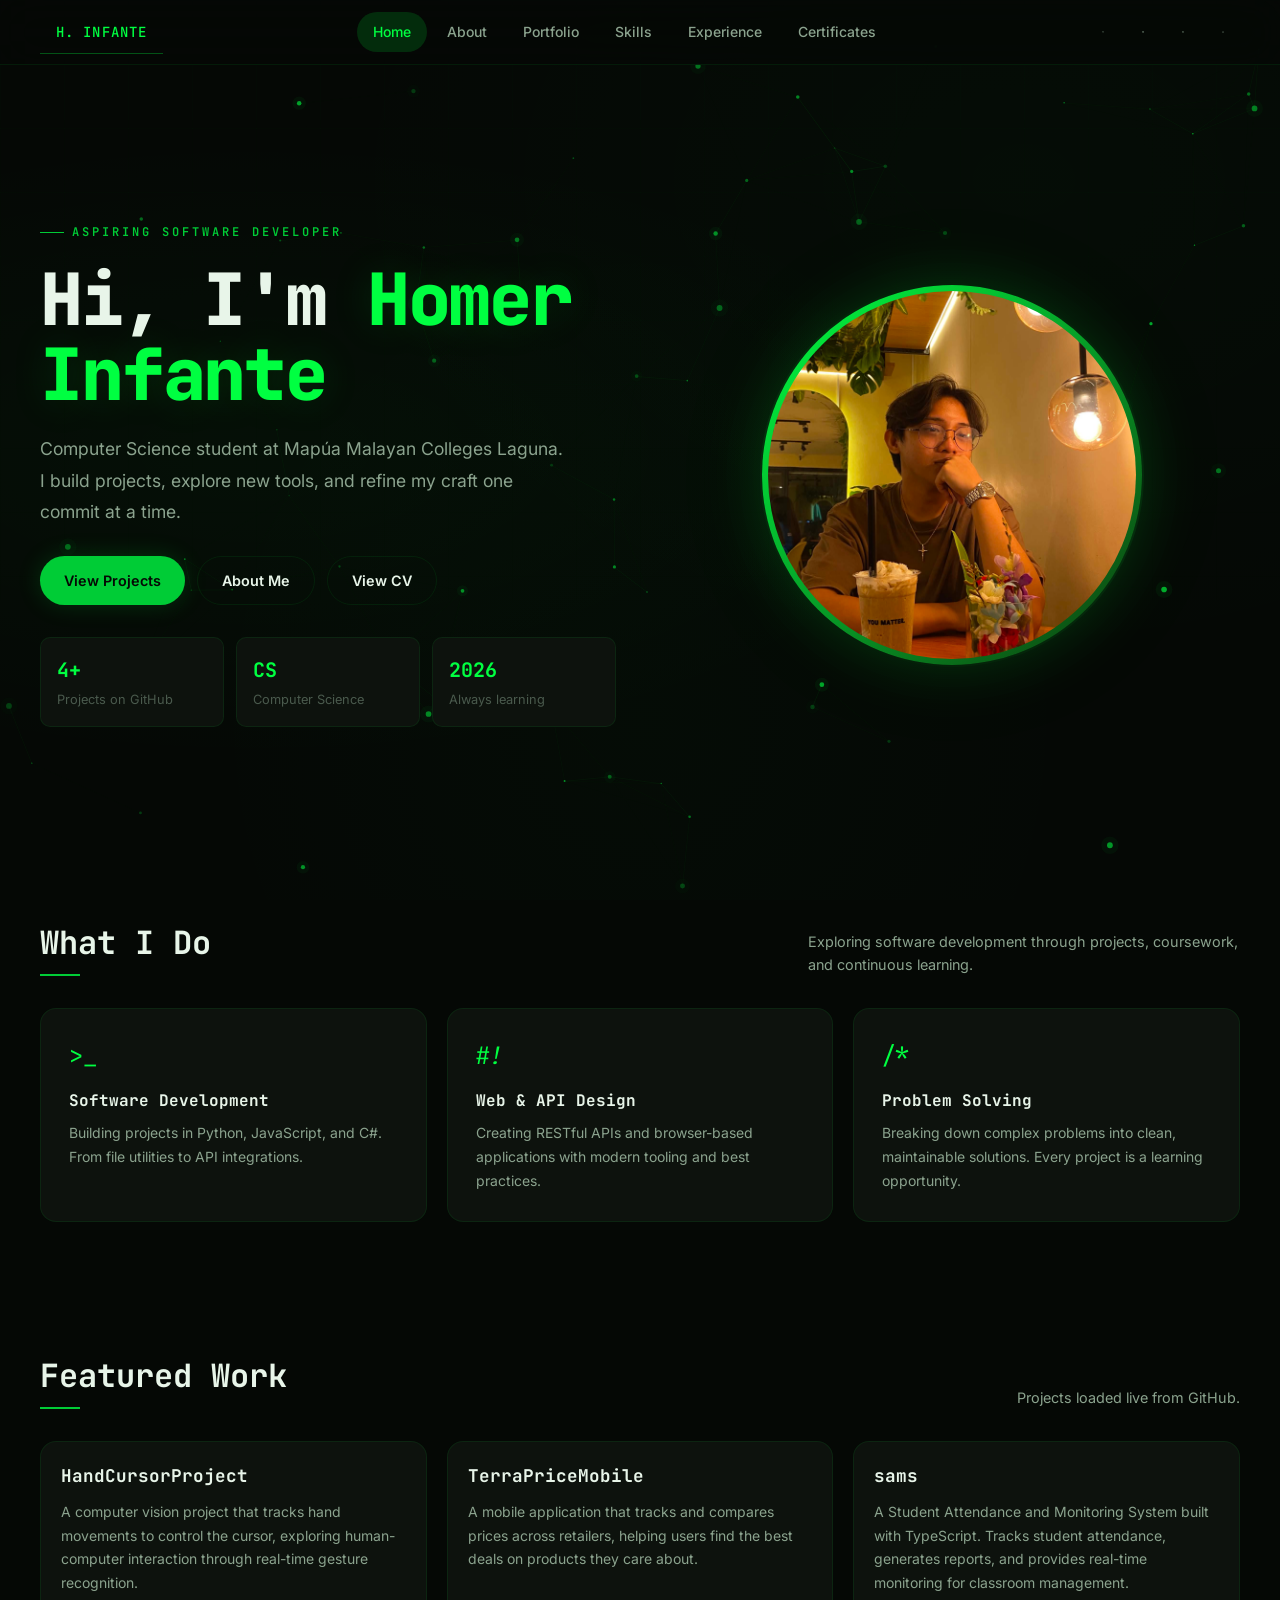
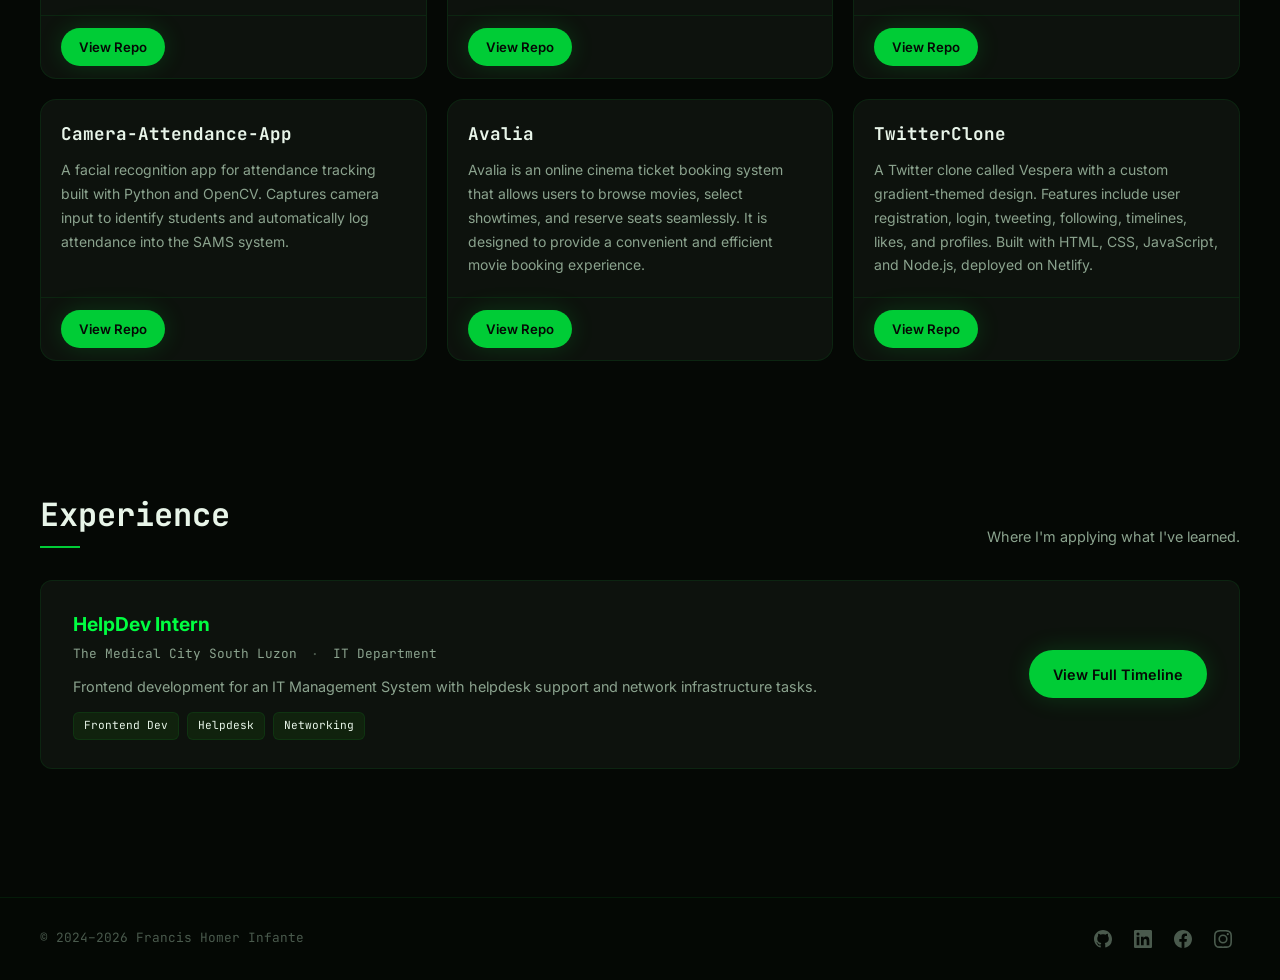
==== commit 8745fba7: "chore: update project data" ====
--- a/index.html
+++ b/index.html
@@ -133,7 +133,7 @@
     </div>
   </footer>
 
-  <script id="projects-data" type="application/json">{"lastUpdated":"2026-11-27T05:35:19.902Z","featured":[{"name":"HandCursorProject","description":"A computer vision project that tracks hand movements to control the cursor, exploring human-computer interaction through real-time gesture recognition.","language":"Python","tags":["Python","OpenCV","MediaPipe","Computer Vision"],"stars":0,"forks":0,"updatedAt":"2026-07-23T00:00:00Z","url":"https://github.com/FHOInfante/HandCursorProject","isExternal":false},{"name":"TerraPriceMobile","description":"A mobile application that tracks and compares prices across retailers, helping users find the best deals on products they care about.","language":"Python","tags":["Python","Kivy","Mobile","REST API"],"stars":0,"forks":0,"updatedAt":"2026-07-23T00:00:00Z","url":"https://github.com/FHOInfante/TerraPriceMobile","isExternal":false},{"name":"sams","description":"A Student Attendance and Monitoring System built with TypeScript. Tracks student attendance, generates reports, and provides real-time monitoring for classroom management.","language":"TypeScript","tags":["TypeScript","Node.js","Web App","Database"],"stars":2,"forks":0,"updatedAt":"2026-07-21T08:48:54Z","url":"https://github.com/kamachi-dev/sams","isExternal":false},{"name":"Camera-Attendance-App","description":"A facial recognition app for attendance tracking built with Python and OpenCV. Captures camera input to identify students and automatically log attendance into the SAMS system.","language":"Python","tags":["Python","OpenCV","Facial Recognition","Tkinter"],"stars":0,"forks":0,"updatedAt":"2026-07-14T00:00:00Z","url":"https://github.com/FHOInfante/Camera-Attendance-App","isExternal":false},{"name":"Avalia","description":"Avalia is an online cinema ticket booking system that allows users to browse movies, select showtimes, and reserve seats seamlessly. It is designed to provide a convenient and efficient movie booking experience.","language":"CSS","tags":["HTML","CSS","JavaScript","Web App"],"stars":0,"forks":2,"updatedAt":"2026-03-23T05:02:08Z","url":"https://github.com/mvillamante/Avalia","isExternal":true},{"name":"TwitterClone","description":"A Twitter clone called Vespera with a custom gradient-themed design. Features include user registration, login, tweeting, following, timelines, likes, and profiles. Built with HTML, CSS, JavaScript, and Node.js, deployed on Netlify.","language":"JavaScript","tags":["HTML","CSS","JavaScript","Node.js","Netlify"],"stars":0,"forks":1,"updatedAt":"2024-02-10T06:14:11Z","url":"https://github.com/mvillamante/TwitterClone","isExternal":false}],"projects":[{"name":"HandCursorProject","description":"A computer vision project that tracks hand movements to control the cursor, exploring human-computer interaction through real-time gesture recognition.","language":"Python","tags":["Python","OpenCV","MediaPipe","Computer Vision"],"stars":0,"forks":0,"updatedAt":"2026-07-23T00:00:00Z","url":"https://github.com/FHOInfante/HandCursorProject","isExternal":false},{"name":"TerraPriceMobile","description":"A mobile application that tracks and compares prices across retailers, helping users find the best deals on products they care about.","language":"Python","tags":["Python","Kivy","Mobile","REST API"],"stars":0,"forks":0,"updatedAt":"2026-07-23T00:00:00Z","url":"https://github.com/FHOInfante/TerraPriceMobile","isExternal":false},{"name":"sams","description":"A Student Attendance and Monitoring System built with TypeScript. Tracks student attendance, generates reports, and provides real-time monitoring for classroom management.","language":"TypeScript","tags":["TypeScript","Node.js","Web App","Database"],"stars":2,"forks":0,"updatedAt":"2026-07-21T08:48:54Z","url":"https://github.com/kamachi-dev/sams","isExternal":false},{"name":"Camera-Attendance-App","description":"A facial recognition app for attendance tracking built with Python and OpenCV. Captures camera input to identify students and automatically log attendance into the SAMS system.","language":"Python","tags":["Python","OpenCV","Facial Recognition","Tkinter"],"stars":0,"forks":0,"updatedAt":"2026-07-14T00:00:00Z","url":"https://github.com/FHOInfante/Camera-Attendance-App","isExternal":false},{"name":"Avalia","description":"Avalia is an online cinema ticket booking system that allows users to browse movies, select showtimes, and reserve seats seamlessly. It is designed to provide a convenient and efficient movie booking experience.","language":"CSS","tags":["HTML","CSS","JavaScript","Web App"],"stars":0,"forks":2,"updatedAt":"2026-03-23T05:02:08Z","url":"https://github.com/mvillamante/Avalia","isExternal":true},{"name":"TwitterClone","description":"A Twitter clone called Vespera with a custom gradient-themed design. Features include user registration, login, tweeting, following, timelines, likes, and profiles. Built with HTML, CSS, JavaScript, and Node.js, deployed on Netlify.","language":"JavaScript","tags":["HTML","CSS","JavaScript","Node.js","Netlify"],"stars":0,"forks":1,"updatedAt":"2024-02-10T06:14:11Z","url":"https://github.com/mvillamante/TwitterClone","isExternal":false}],"collaborations":[{"name":"Prof. Maria Santos","title":"CS Instructor","text":"Homer is a dedicated and curious learner. He approaches every challenge with determination and always seeks to understand the underlying principles."},{"name":"Juan Dela Cruz","title":"Classmate & Collaborator","text":"I had the pleasure of working with Homer on a group project. His attention to detail and ability to break down complex problems made him an invaluable team member."},{"name":"Engr. Robert Reyes","title":"Project Mentor","text":"Francis demonstrates strong analytical skills and a genuine passion for technology. He consistently goes above and beyond what is required."}],"certificates":[{"title":"Customer Centricity","issuer":"Wadhwani Foundation","description":"Learned customer-focused business strategies and how to build lasting customer relationships.","url":"Certificates/Wadhwani Foundation Certificate - 6a607f859ca40b8cfd703752.pdf","image":"website-photos/certificates/Wadhwani Foundation Certificate - Customer Centricity.jpg"},{"title":"Effective Speaking and Listening Skills","issuer":"Wadhwani Foundation","description":"Developed communication skills for effective verbal and non-verbal workplace interactions.","url":"Certificates/Wadhwani Foundation Certificate - 6a6080af9ca40b8cfd703b88.pdf","image":"website-photos/certificates/Wadhwani Foundation Certificate - Effective Speaking and Listening Skills.jpg"},{"title":"Finance Literacy","issuer":"Wadhwani Foundation","description":"Gained foundational knowledge in personal finance, budgeting, and financial planning.","url":"Certificates/Wadhwani Foundation Certificate - 6a60821b9ca40b8cfd70429e.pdf","image":"website-photos/certificates/Wadhwani Foundation Certificate - Finance Literacy.jpg"},{"title":"Impactful Writing Skills","issuer":"Wadhwani Foundation","description":"Mastered professional writing techniques for clear and persuasive business communication.","url":"Certificates/Wadhwani Foundation Certificate - 6a60dcc59ca40b8cfd71b5c9.pdf","image":"website-photos/certificates/Wadhwani Foundation Certificate - Impactful Writing Skills.jpg"},{"title":"Interpersonal Skills","issuer":"Wadhwani Foundation","description":"Built skills for effective teamwork, conflict resolution, and professional relationship management.","url":"Certificates/Wadhwani Foundation Certificate - 6a60dd899ca40b8cfd71b815.pdf","image":"website-photos/certificates/Wadhwani Foundation Certificate - Interpersonal Skills.jpg"},{"title":"Introduction to Entrepreneurship","issuer":"Wadhwani Foundation","description":"Explored the fundamentals of starting and managing a business venture.","url":"Certificates/Wadhwani Foundation Certificate - 6a60de3d9ca40b8cfd71bae3.pdf","image":"website-photos/certificates/Wadhwani Foundation Certificate - Introduction to Entrepreneurship.jpg"},{"title":"Online Communication and Data Security","issuer":"Wadhwani Foundation","description":"Learned best practices for secure online communication and data protection.","url":"Certificates/Wadhwani Foundation Certificate - 6a60dfdc9ca40b8cfd71bf9d.pdf","image":"website-photos/certificates/Wadhwani Foundation Certificate - Online Communication and Data Security.jpg"},{"title":"Problem Solving and Innovation","issuer":"Wadhwani Foundation","description":"Developed analytical thinking and creative problem-solving approaches for real-world challenges.","url":"Certificates/Wadhwani Foundation Certificate - 6a60e3149ca40b8cfd71c6db.pdf","image":"website-photos/certificates/Wadhwani Foundation Certificate - Problem Solving and Innovation.jpg"},{"title":"Professionalism","issuer":"Wadhwani Foundation","description":"Understood professional conduct, workplace ethics, and career development strategies.","url":"Certificates/Wadhwani Foundation Certificate - 6a61cd6c9ca40b8cfd74b287.pdf","image":"website-photos/certificates/Wadhwani Foundation Certificate - Professionalism.jpg"},{"title":"Self-Management","issuer":"Wadhwani Foundation","description":"Learned time management, goal setting, and personal productivity techniques.","url":"Certificates/Wadhwani Foundation Certificate - 6a61ce649ca40b8cfd74b5a9.pdf","image":"website-photos/certificates/Wadhwani Foundation Certificate - Self-Management.jpg"},{"title":"Self-Presentation","issuer":"Wadhwani Foundation","description":"Mastered personal branding and professional presentation skills for career success.","url":"Certificates/Wadhwani Foundation Certificate - 6a61cf169ca40b8cfd74b939.pdf","image":"website-photos/certificates/Wadhwani Foundation Certificate - Self-Presentation.jpg"},{"title":"Start-up Mindset","issuer":"Wadhwani Foundation","description":"Cultivated an entrepreneurial mindset with focus on innovation and opportunity recognition.","url":"Certificates/Wadhwani Foundation Certificate - 6a61cfd89ca40b8cfd74bf15.pdf","image":"website-photos/certificates/Wadhwani Foundation Certificate - Start-up Mindset.jpg"},{"title":"Work Productivity Tools","issuer":"Wadhwani Foundation","description":"Gained proficiency in modern productivity tools for efficient workplace collaboration.","url":"Certificates/Wadhwani Foundation Certificate - 6a61d0509ca40b8cfd74c211.pdf","image":"website-photos/certificates/Wadhwani Foundation Certificate - Work Productivity Tools.jpg"},{"title":"IBM Machine Learning","issuer":"Coursera","description":"Comprehensive ML course covering regression, classification, clustering, and recommendation systems.","url":"website-photos/certificates/Coursera_IBM_Machine_Learning-page-1.png","image":"website-photos/certificates/Coursera_IBM_Machine_Learning-page-1.png"},{"title":"Machine Learning","issuer":"Coursera","description":"Stanford-based course covering supervised learning, unsupervised learning, and best practices.","url":"website-photos/certificates/Coursera_Machine_Learning-page-1.png","image":"website-photos/certificates/Coursera_Machine_Learning-page-1.png"},{"title":"IBM AI Developer","issuer":"Coursera","description":"Professional certificate covering building and deploying AI applications with IBM tools.","url":"website-photos/certificates/Coursera IBM AI Developer.jpg","image":"website-photos/certificates/Coursera IBM AI Developer.jpg"}],"skills":[{"name":"Python","icon":"https://cdn.jsdelivr.net/gh/devicons/devicon/icons/python/python-original.svg","category":"Languages"},{"name":"JavaScript","icon":"https://cdn.jsdelivr.net/gh/devicons/devicon/icons/javascript/javascript-original.svg","category":"Languages"},{"name":"TypeScript","icon":"https://cdn.jsdelivr.net/gh/devicons/devicon/icons/typescript/typescript-original.svg","category":"Languages"},{"name":"HTML5","icon":"https://cdn.jsdelivr.net/gh/devicons/devicon/icons/html5/html5-original.svg","category":"Languages"},{"name":"CSS3","icon":"https://cdn.jsdelivr.net/gh/devicons/devicon/icons/css3/css3-original.svg","category":"Languages"},{"name":"C#","icon":"https://cdn.jsdelivr.net/gh/devicons/devicon/icons/csharp/csharp-original.svg","category":"Languages"},{"name":"MySQL","icon":"https://cdn.jsdelivr.net/gh/devicons/devicon/icons/mysql/mysql-original.svg","category":"Databases"},{"name":"PostgreSQL","icon":"https://cdn.jsdelivr.net/gh/devicons/devicon/icons/postgresql/postgresql-original.svg","category":"Databases"},{"name":"Git","icon":"https://cdn.jsdelivr.net/gh/devicons/devicon/icons/git/git-original.svg","category":"Tools"},{"name":"VS Code","icon":"https://cdn.jsdelivr.net/gh/devicons/devicon/icons/visualstudio/visualstudio-plain.svg","category":"Tools"},{"name":"Android Studio","icon":"https://cdn.jsdelivr.net/gh/devicons/devicon/icons/android/android-original.svg","category":"Tools"},{"name":"XAMPP","icon":"https://cdn.jsdelivr.net/gh/devicons/devicon/icons/apache/apache-original.svg","category":"Tools"},{"name":"Postman","icon":"https://cdn.jsdelivr.net/gh/devicons/devicon/icons/postman/postman-original.svg","category":"Tools"}]}</script>
+  <script id="projects-data" type="application/json">{"lastUpdated":"2026-11-28T05:12:17.031Z","featured":[{"name":"HandCursorProject","description":"A computer vision project that tracks hand movements to control the cursor, exploring human-computer interaction through real-time gesture recognition.","language":"Python","tags":["Python","OpenCV","MediaPipe","Computer Vision"],"stars":0,"forks":0,"updatedAt":"2026-07-23T00:00:00Z","url":"https://github.com/FHOInfante/HandCursorProject","isExternal":false},{"name":"TerraPriceMobile","description":"A mobile application that tracks and compares prices across retailers, helping users find the best deals on products they care about.","language":"Python","tags":["Python","Kivy","Mobile","REST API"],"stars":0,"forks":0,"updatedAt":"2026-07-23T00:00:00Z","url":"https://github.com/FHOInfante/TerraPriceMobile","isExternal":false},{"name":"sams","description":"A Student Attendance and Monitoring System built with TypeScript. Tracks student attendance, generates reports, and provides real-time monitoring for classroom management.","language":"TypeScript","tags":["TypeScript","Node.js","Web App","Database"],"stars":2,"forks":0,"updatedAt":"2026-07-21T08:48:54Z","url":"https://github.com/kamachi-dev/sams","isExternal":false},{"name":"Camera-Attendance-App","description":"A facial recognition app for attendance tracking built with Python and OpenCV. Captures camera input to identify students and automatically log attendance into the SAMS system.","language":"Python","tags":["Python","OpenCV","Facial Recognition","Tkinter"],"stars":0,"forks":0,"updatedAt":"2026-07-14T00:00:00Z","url":"https://github.com/FHOInfante/Camera-Attendance-App","isExternal":false},{"name":"Avalia","description":"Avalia is an online cinema ticket booking system that allows users to browse movies, select showtimes, and reserve seats seamlessly. It is designed to provide a convenient and efficient movie booking experience.","language":"CSS","tags":["HTML","CSS","JavaScript","Web App"],"stars":0,"forks":2,"updatedAt":"2026-03-23T05:02:08Z","url":"https://github.com/mvillamante/Avalia","isExternal":true},{"name":"TwitterClone","description":"A Twitter clone called Vespera with a custom gradient-themed design. Features include user registration, login, tweeting, following, timelines, likes, and profiles. Built with HTML, CSS, JavaScript, and Node.js, deployed on Netlify.","language":"JavaScript","tags":["HTML","CSS","JavaScript","Node.js","Netlify"],"stars":0,"forks":1,"updatedAt":"2024-02-10T06:14:11Z","url":"https://github.com/mvillamante/TwitterClone","isExternal":false}],"projects":[{"name":"HandCursorProject","description":"A computer vision project that tracks hand movements to control the cursor, exploring human-computer interaction through real-time gesture recognition.","language":"Python","tags":["Python","OpenCV","MediaPipe","Computer Vision"],"stars":0,"forks":0,"updatedAt":"2026-07-23T00:00:00Z","url":"https://github.com/FHOInfante/HandCursorProject","isExternal":false},{"name":"TerraPriceMobile","description":"A mobile application that tracks and compares prices across retailers, helping users find the best deals on products they care about.","language":"Python","tags":["Python","Kivy","Mobile","REST API"],"stars":0,"forks":0,"updatedAt":"2026-07-23T00:00:00Z","url":"https://github.com/FHOInfante/TerraPriceMobile","isExternal":false},{"name":"sams","description":"A Student Attendance and Monitoring System built with TypeScript. Tracks student attendance, generates reports, and provides real-time monitoring for classroom management.","language":"TypeScript","tags":["TypeScript","Node.js","Web App","Database"],"stars":2,"forks":0,"updatedAt":"2026-07-21T08:48:54Z","url":"https://github.com/kamachi-dev/sams","isExternal":false},{"name":"Camera-Attendance-App","description":"A facial recognition app for attendance tracking built with Python and OpenCV. Captures camera input to identify students and automatically log attendance into the SAMS system.","language":"Python","tags":["Python","OpenCV","Facial Recognition","Tkinter"],"stars":0,"forks":0,"updatedAt":"2026-07-14T00:00:00Z","url":"https://github.com/FHOInfante/Camera-Attendance-App","isExternal":false},{"name":"Avalia","description":"Avalia is an online cinema ticket booking system that allows users to browse movies, select showtimes, and reserve seats seamlessly. It is designed to provide a convenient and efficient movie booking experience.","language":"CSS","tags":["HTML","CSS","JavaScript","Web App"],"stars":0,"forks":2,"updatedAt":"2026-03-23T05:02:08Z","url":"https://github.com/mvillamante/Avalia","isExternal":true},{"name":"TwitterClone","description":"A Twitter clone called Vespera with a custom gradient-themed design. Features include user registration, login, tweeting, following, timelines, likes, and profiles. Built with HTML, CSS, JavaScript, and Node.js, deployed on Netlify.","language":"JavaScript","tags":["HTML","CSS","JavaScript","Node.js","Netlify"],"stars":0,"forks":1,"updatedAt":"2024-02-10T06:14:11Z","url":"https://github.com/mvillamante/TwitterClone","isExternal":false}],"collaborations":[{"name":"Prof. Maria Santos","title":"CS Instructor","text":"Homer is a dedicated and curious learner. He approaches every challenge with determination and always seeks to understand the underlying principles."},{"name":"Juan Dela Cruz","title":"Classmate & Collaborator","text":"I had the pleasure of working with Homer on a group project. His attention to detail and ability to break down complex problems made him an invaluable team member."},{"name":"Engr. Robert Reyes","title":"Project Mentor","text":"Francis demonstrates strong analytical skills and a genuine passion for technology. He consistently goes above and beyond what is required."}],"certificates":[{"title":"Customer Centricity","issuer":"Wadhwani Foundation","description":"Learned customer-focused business strategies and how to build lasting customer relationships.","url":"Certificates/Wadhwani Foundation Certificate - 6a607f859ca40b8cfd703752.pdf","image":"website-photos/certificates/Wadhwani Foundation Certificate - Customer Centricity.jpg"},{"title":"Effective Speaking and Listening Skills","issuer":"Wadhwani Foundation","description":"Developed communication skills for effective verbal and non-verbal workplace interactions.","url":"Certificates/Wadhwani Foundation Certificate - 6a6080af9ca40b8cfd703b88.pdf","image":"website-photos/certificates/Wadhwani Foundation Certificate - Effective Speaking and Listening Skills.jpg"},{"title":"Finance Literacy","issuer":"Wadhwani Foundation","description":"Gained foundational knowledge in personal finance, budgeting, and financial planning.","url":"Certificates/Wadhwani Foundation Certificate - 6a60821b9ca40b8cfd70429e.pdf","image":"website-photos/certificates/Wadhwani Foundation Certificate - Finance Literacy.jpg"},{"title":"Impactful Writing Skills","issuer":"Wadhwani Foundation","description":"Mastered professional writing techniques for clear and persuasive business communication.","url":"Certificates/Wadhwani Foundation Certificate - 6a60dcc59ca40b8cfd71b5c9.pdf","image":"website-photos/certificates/Wadhwani Foundation Certificate - Impactful Writing Skills.jpg"},{"title":"Interpersonal Skills","issuer":"Wadhwani Foundation","description":"Built skills for effective teamwork, conflict resolution, and professional relationship management.","url":"Certificates/Wadhwani Foundation Certificate - 6a60dd899ca40b8cfd71b815.pdf","image":"website-photos/certificates/Wadhwani Foundation Certificate - Interpersonal Skills.jpg"},{"title":"Introduction to Entrepreneurship","issuer":"Wadhwani Foundation","description":"Explored the fundamentals of starting and managing a business venture.","url":"Certificates/Wadhwani Foundation Certificate - 6a60de3d9ca40b8cfd71bae3.pdf","image":"website-photos/certificates/Wadhwani Foundation Certificate - Introduction to Entrepreneurship.jpg"},{"title":"Online Communication and Data Security","issuer":"Wadhwani Foundation","description":"Learned best practices for secure online communication and data protection.","url":"Certificates/Wadhwani Foundation Certificate - 6a60dfdc9ca40b8cfd71bf9d.pdf","image":"website-photos/certificates/Wadhwani Foundation Certificate - Online Communication and Data Security.jpg"},{"title":"Problem Solving and Innovation","issuer":"Wadhwani Foundation","description":"Developed analytical thinking and creative problem-solving approaches for real-world challenges.","url":"Certificates/Wadhwani Foundation Certificate - 6a60e3149ca40b8cfd71c6db.pdf","image":"website-photos/certificates/Wadhwani Foundation Certificate - Problem Solving and Innovation.jpg"},{"title":"Professionalism","issuer":"Wadhwani Foundation","description":"Understood professional conduct, workplace ethics, and career development strategies.","url":"Certificates/Wadhwani Foundation Certificate - 6a61cd6c9ca40b8cfd74b287.pdf","image":"website-photos/certificates/Wadhwani Foundation Certificate - Professionalism.jpg"},{"title":"Self-Management","issuer":"Wadhwani Foundation","description":"Learned time management, goal setting, and personal productivity techniques.","url":"Certificates/Wadhwani Foundation Certificate - 6a61ce649ca40b8cfd74b5a9.pdf","image":"website-photos/certificates/Wadhwani Foundation Certificate - Self-Management.jpg"},{"title":"Self-Presentation","issuer":"Wadhwani Foundation","description":"Mastered personal branding and professional presentation skills for career success.","url":"Certificates/Wadhwani Foundation Certificate - 6a61cf169ca40b8cfd74b939.pdf","image":"website-photos/certificates/Wadhwani Foundation Certificate - Self-Presentation.jpg"},{"title":"Start-up Mindset","issuer":"Wadhwani Foundation","description":"Cultivated an entrepreneurial mindset with focus on innovation and opportunity recognition.","url":"Certificates/Wadhwani Foundation Certificate - 6a61cfd89ca40b8cfd74bf15.pdf","image":"website-photos/certificates/Wadhwani Foundation Certificate - Start-up Mindset.jpg"},{"title":"Work Productivity Tools","issuer":"Wadhwani Foundation","description":"Gained proficiency in modern productivity tools for efficient workplace collaboration.","url":"Certificates/Wadhwani Foundation Certificate - 6a61d0509ca40b8cfd74c211.pdf","image":"website-photos/certificates/Wadhwani Foundation Certificate - Work Productivity Tools.jpg"},{"title":"IBM Machine Learning","issuer":"Coursera","description":"Comprehensive ML course covering regression, classification, clustering, and recommendation systems.","url":"website-photos/certificates/Coursera_IBM_Machine_Learning-page-1.png","image":"website-photos/certificates/Coursera_IBM_Machine_Learning-page-1.png"},{"title":"Machine Learning","issuer":"Coursera","description":"Stanford-based course covering supervised learning, unsupervised learning, and best practices.","url":"website-photos/certificates/Coursera_Machine_Learning-page-1.png","image":"website-photos/certificates/Coursera_Machine_Learning-page-1.png"},{"title":"IBM AI Developer","issuer":"Coursera","description":"Professional certificate covering building and deploying AI applications with IBM tools.","url":"website-photos/certificates/Coursera IBM AI Developer.jpg","image":"website-photos/certificates/Coursera IBM AI Developer.jpg"}],"skills":[{"name":"Python","icon":"https://cdn.jsdelivr.net/gh/devicons/devicon/icons/python/python-original.svg","category":"Languages"},{"name":"JavaScript","icon":"https://cdn.jsdelivr.net/gh/devicons/devicon/icons/javascript/javascript-original.svg","category":"Languages"},{"name":"TypeScript","icon":"https://cdn.jsdelivr.net/gh/devicons/devicon/icons/typescript/typescript-original.svg","category":"Languages"},{"name":"HTML5","icon":"https://cdn.jsdelivr.net/gh/devicons/devicon/icons/html5/html5-original.svg","category":"Languages"},{"name":"CSS3","icon":"https://cdn.jsdelivr.net/gh/devicons/devicon/icons/css3/css3-original.svg","category":"Languages"},{"name":"C#","icon":"https://cdn.jsdelivr.net/gh/devicons/devicon/icons/csharp/csharp-original.svg","category":"Languages"},{"name":"MySQL","icon":"https://cdn.jsdelivr.net/gh/devicons/devicon/icons/mysql/mysql-original.svg","category":"Databases"},{"name":"PostgreSQL","icon":"https://cdn.jsdelivr.net/gh/devicons/devicon/icons/postgresql/postgresql-original.svg","category":"Databases"},{"name":"Git","icon":"https://cdn.jsdelivr.net/gh/devicons/devicon/icons/git/git-original.svg","category":"Tools"},{"name":"VS Code","icon":"https://cdn.jsdelivr.net/gh/devicons/devicon/icons/visualstudio/visualstudio-plain.svg","category":"Tools"},{"name":"Android Studio","icon":"https://cdn.jsdelivr.net/gh/devicons/devicon/icons/android/android-original.svg","category":"Tools"},{"name":"XAMPP","icon":"https://cdn.jsdelivr.net/gh/devicons/devicon/icons/apache/apache-original.svg","category":"Tools"},{"name":"Postman","icon":"https://cdn.jsdelivr.net/gh/devicons/devicon/icons/postman/postman-original.svg","category":"Tools"}]}</script>
   <script src="bg-animation.js"></script>
   <script>
     (function() {
